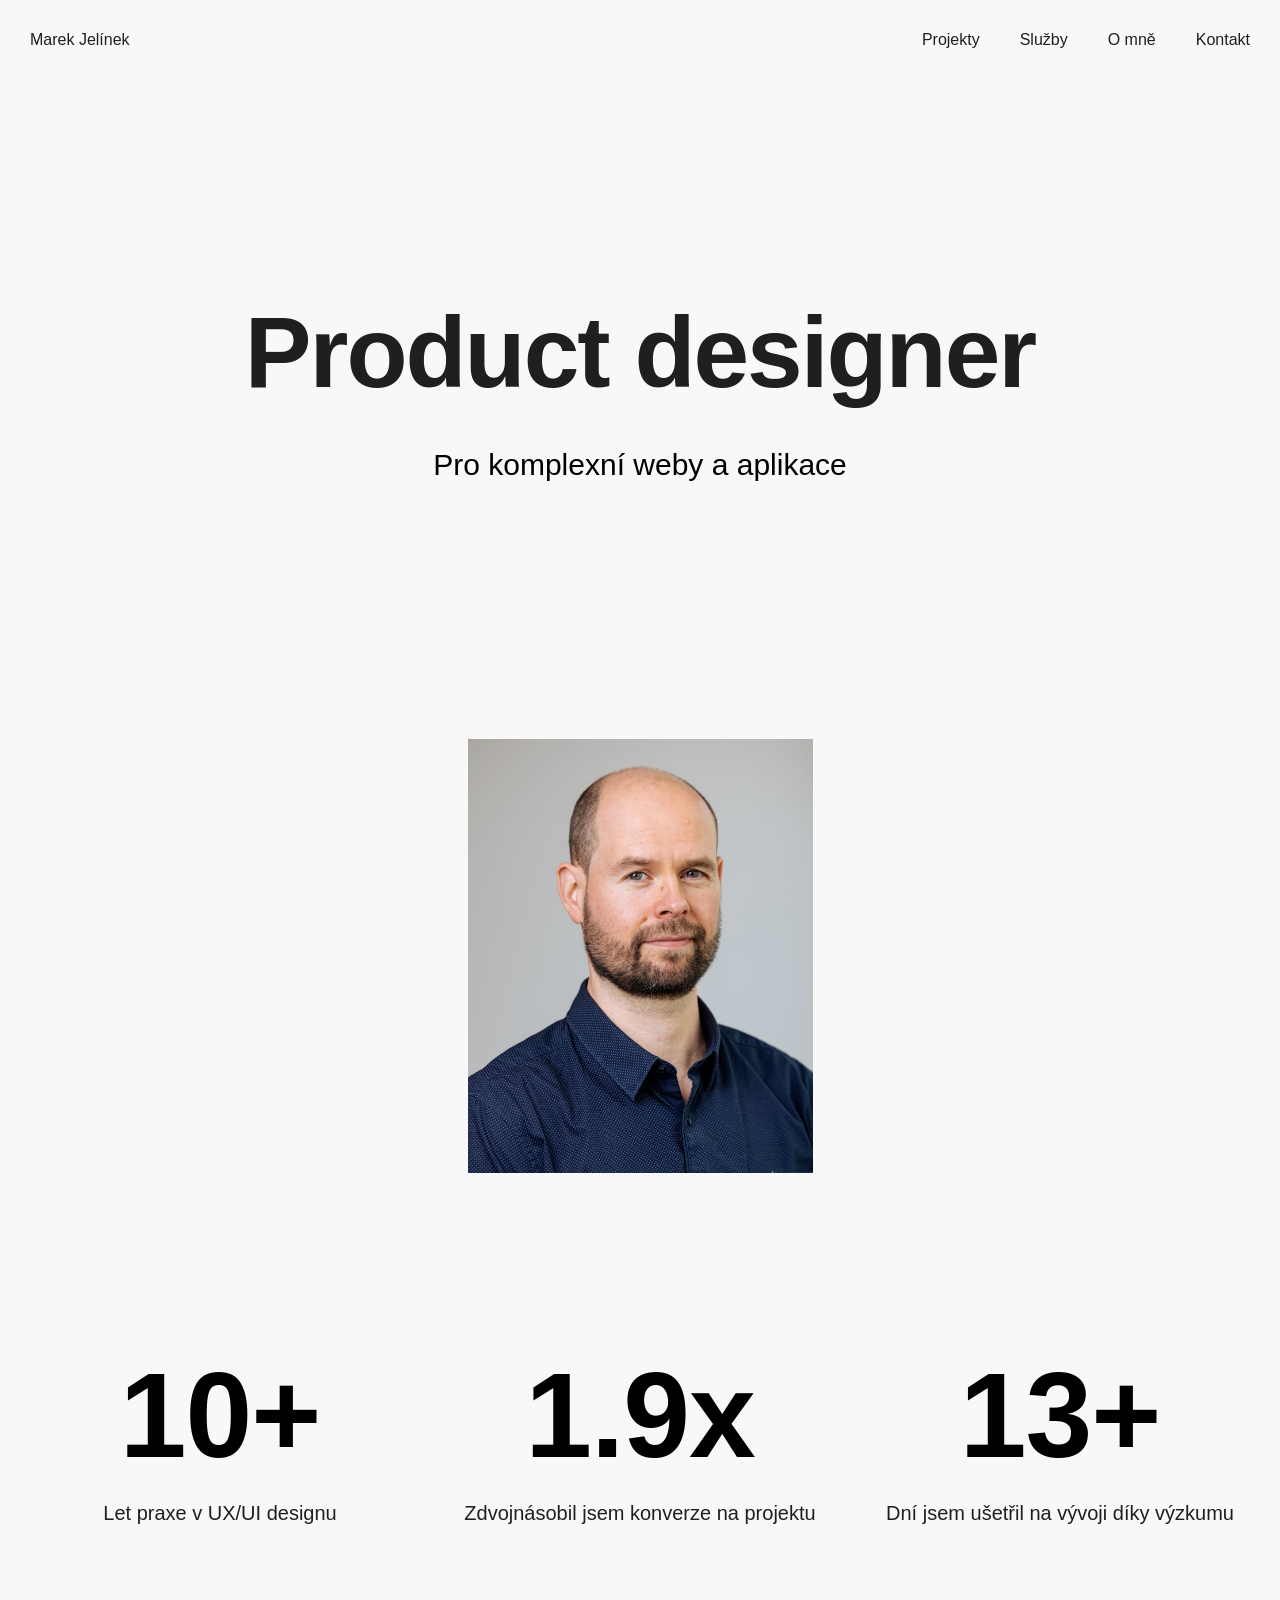
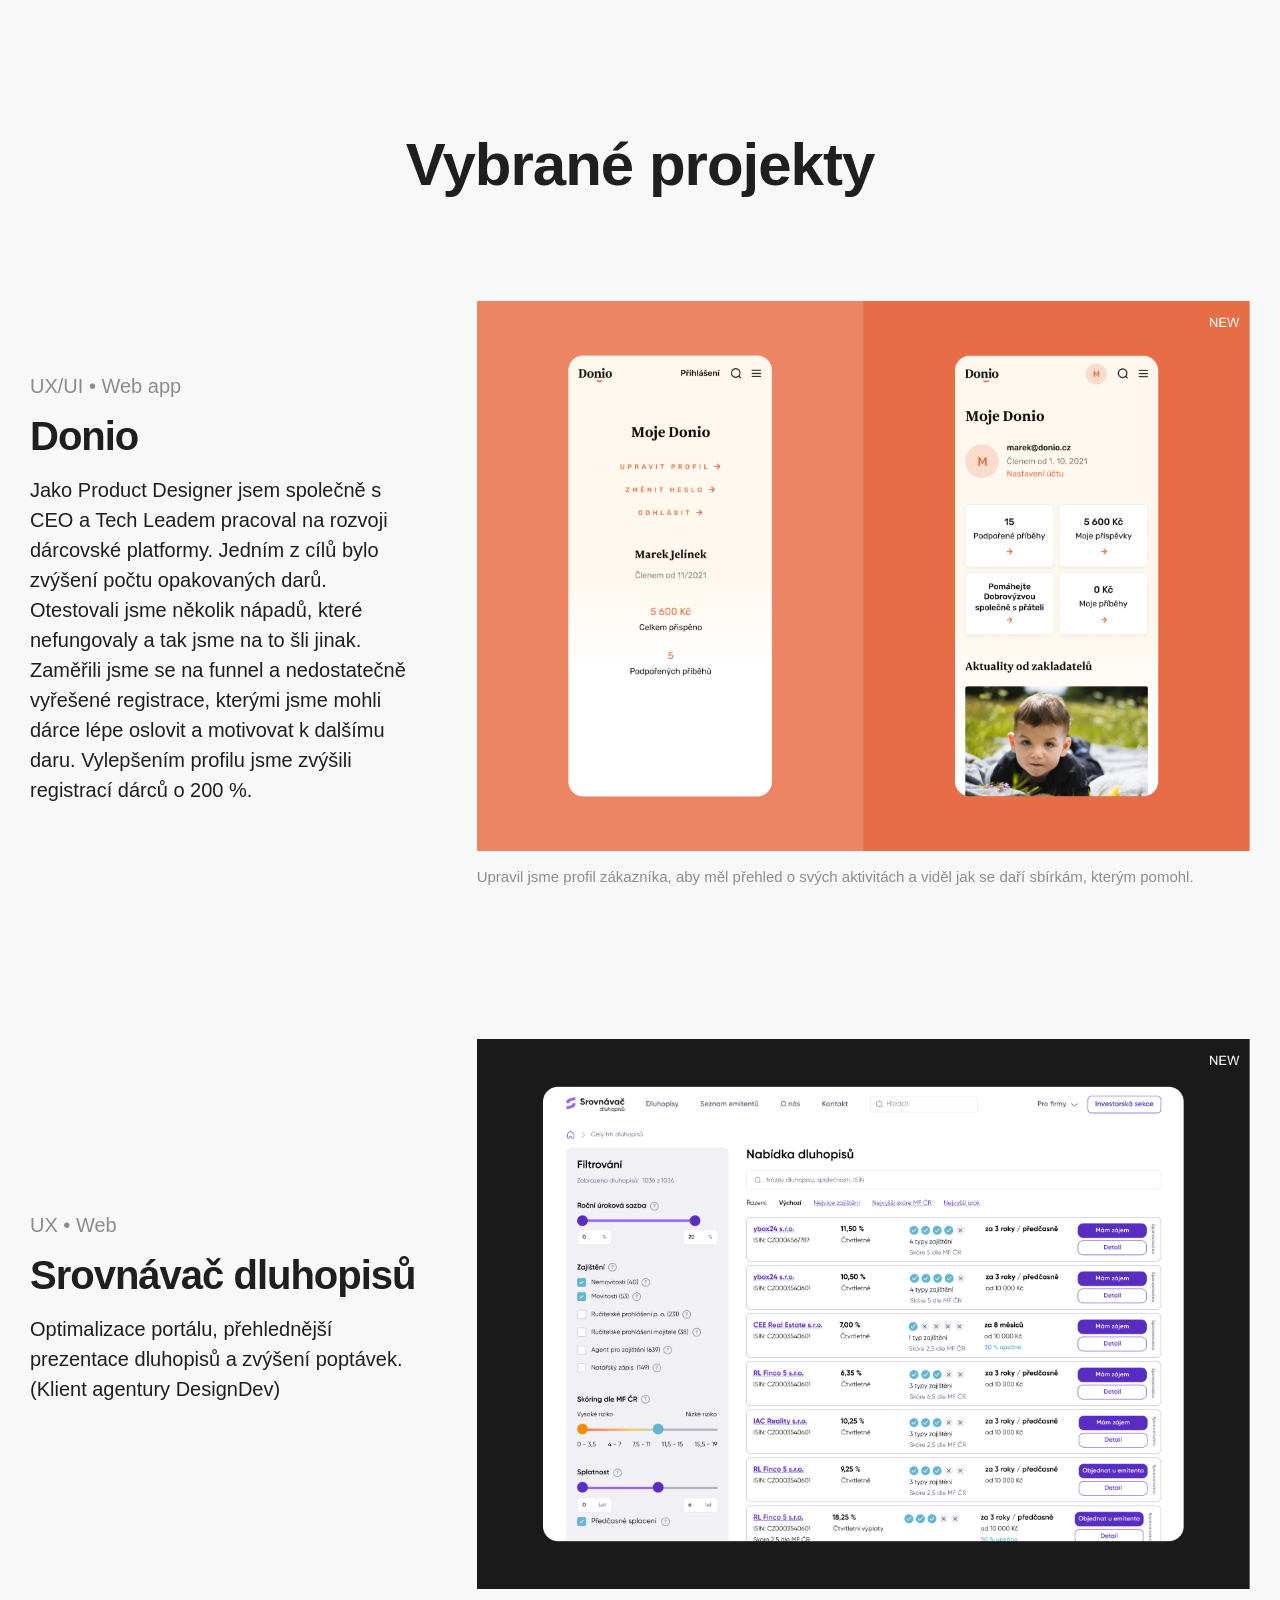
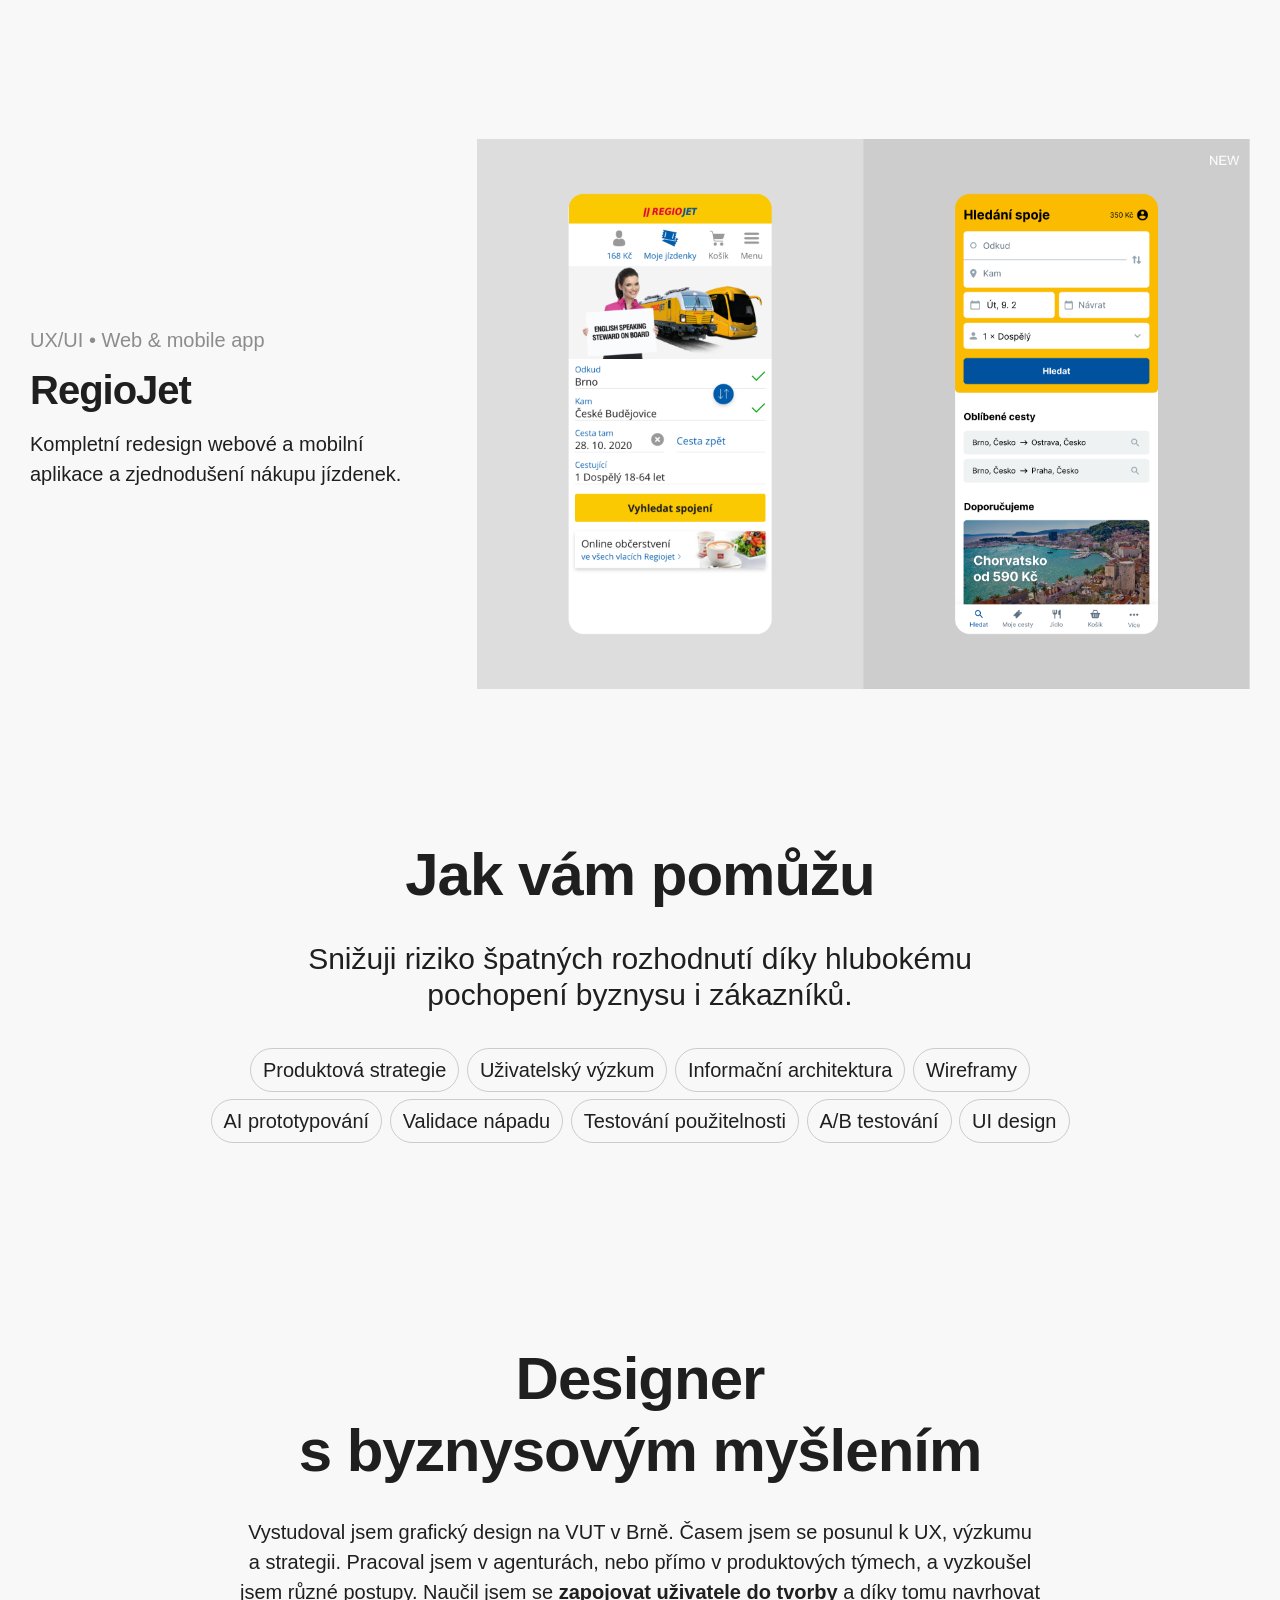
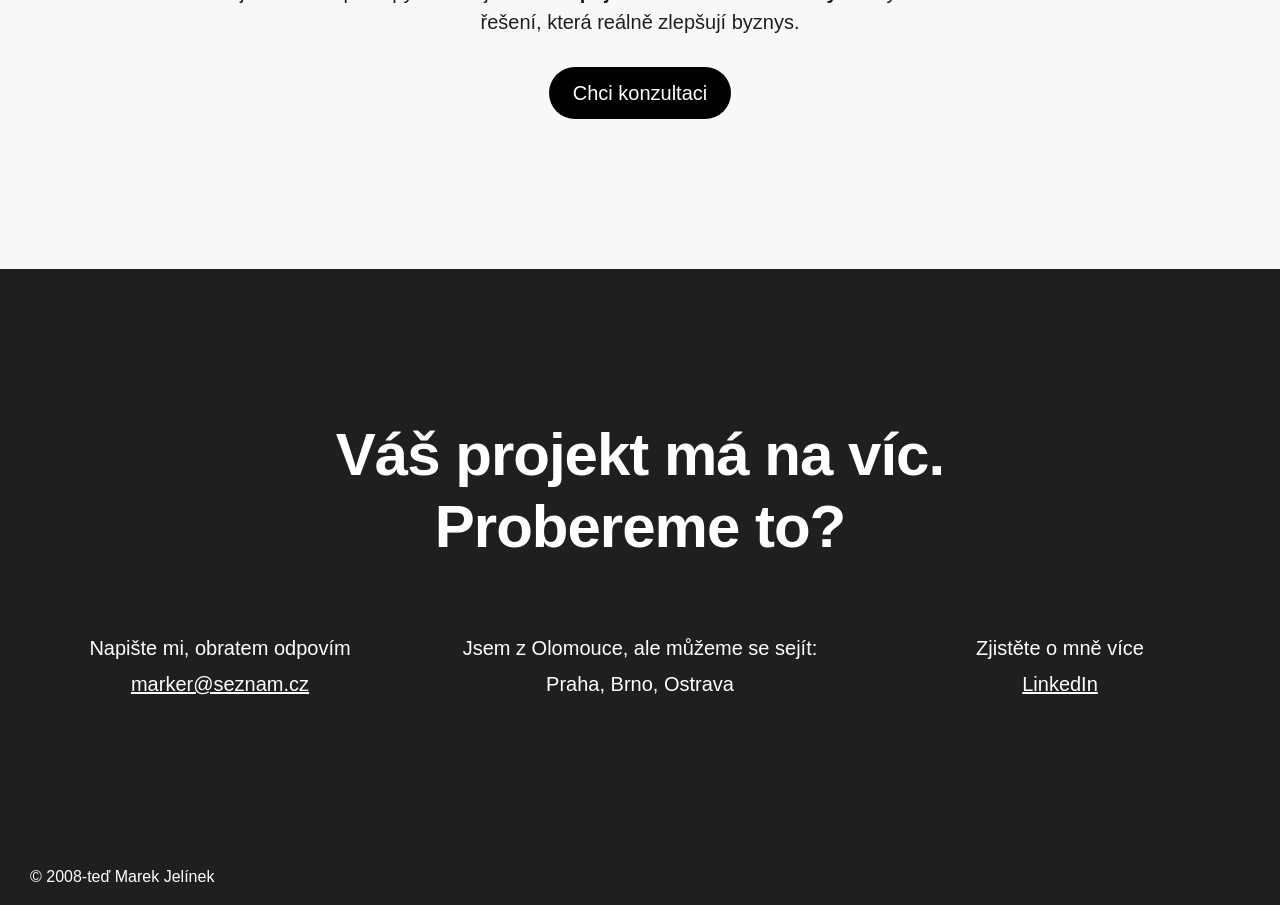
==== index.html @ c9a7243d "Nové obrázky RegioJet a Srovnávač, Srovnávač přesunutý před RegioJet - RegioJet a Srovnávač dluhopis" ====
<!doctype html>
<html lang="cs">
  <head>
    <!-- Google Tag Manager -->
    <script>
      (function (w, d, s, l, i) {
        w[l] = w[l] || [];
        w[l].push({ "gtm.start": new Date().getTime(), event: "gtm.js" });
        var f = d.getElementsByTagName(s)[0],
          j = d.createElement(s),
          dl = l != "dataLayer" ? "&l=" + l : "";
        j.async = true;
        j.src = "https://www.googletagmanager.com/gtm.js?id=" + i + dl;
        f.parentNode.insertBefore(j, f);
      })(window, document, "script", "dataLayer", "GTM-P3LGWML");
    </script>
    <!-- End Google Tag Manager -->

    <!-- Google Analytics (GA4) -->
    <script
      async
      src="https://www.googletagmanager.com/gtag/js?id=G-7DKJVE3JKQ"
    ></script>
    <script>
      window.dataLayer = window.dataLayer || [];
      function gtag() {
        dataLayer.push(arguments);
      }
      gtag("js", new Date());
      gtag("config", "G-7DKJVE3JKQ");
    </script>

    <!-- Microsoft Clarity -->
    <script type="text/javascript">
      (function (c, l, a, r, i, t, y) {
        c[a] =
          c[a] ||
          function () {
            (c[a].q = c[a].q || []).push(arguments);
          };
        t = l.createElement(r);
        t.async = 1;
        t.src = "https://www.clarity.ms/tag/" + i;
        y = l.getElementsByTagName(r)[0];
        y.parentNode.insertBefore(t, y);
      })(window, document, "clarity", "script", "qmzphj8pcn");
    </script>

    <meta charset="UTF-8" />
    <meta name="viewport" content="width=device-width, initial-scale=1.0" />
    <meta name="title" content="Marek Jelínek – Product designer" />
    <meta
      name="description"
      content="Přes 10 let navrhuji a zlepšuji weby a aplikace. Nejčastěji dělám redesign, ale nabízím také UX audity a konzultace, výzkum a ověřování nápadů. Jednorázové projekty i dlouhodobá spolupráce."
    />

    <meta property="og:title" content="Marek Jelínek – Product designer" />
    <meta
      property="og:description"
      content="I design websites and apps for clients, that are looking for new ways in the digital experience."
    />
    <meta property="og:type" content="website" />
    <meta property="og:url" content="https://marekjelinek.cz/" />

    <meta
      name="twitter:title"
      content="Marek Jelínek – Product designer"
    />
    <meta
      name="twitter:description"
      content="I design websites and apps for clients, that are looking for new ways in the digital experience."
    />
    <meta name="twitter:card" content="summary_large_image" />

    <link rel="canonical" href="https://marekjelinek.cz/" />

    <title>Marek Jelínek – Product designer</title>

    <link rel="icon" type="image/png" href="favicon.png" />

    <link rel="stylesheet" href="styles.css" />
  </head>
  <body>
    <!-- Google Tag Manager (noscript) -->
    <noscript
      ><iframe
        src="https://www.googletagmanager.com/ns.html?id=GTM-P3LGWML"
        height="0"
        width="0"
        style="display: none; visibility: hidden"
      ></iframe
    ></noscript>
    <!-- End Google Tag Manager (noscript) -->

    <!-- LOGO (NENÍ FIXNÍ, ODSCROLLUJE SE PRYČ SE STRÁNKOU) -->
    <div
      class="logo"
      onclick="document.getElementById('uvod').scrollIntoView()"
    >
      Marek Jelínek
    </div>

    <!-- HEADER / NAVIGACE -->
    <header>
      <nav>
        <a href="#projekty">Projekty</a>
        <a href="#sluzby">Služby</a>
        <a href="#info">O mně</a>
        <a href="#kontakt">Kontakt</a>
        <!-- Tlačítko Konzultace dočasně skryté (CTA je nově v sekci O mně).
             Pro vrácení stačí odmazat značky komentáře kolem něj.
        <button
          class="button button-outline"
          onclick="document.getElementById('kontakt').scrollIntoView()"
        >
          Konzultace
        </button>
        -->
      </nav>

      <div class="hamburger" id="hamburger">
        <span></span>
        <span></span>
        <span></span>
      </div>
    </header>

    <!-- MOBILE MENU -->
    <div class="mobile-menu" id="mobileMenu">
      <button class="close-btn" id="closeBtn">&times;</button>
      <a href="#projekty">Projekty</a>
      <a href="#sluzby">Služby</a>
      <a href="#info">O mně</a>
      <a href="#kontakt">Kontakt</a>
      <!-- Tlačítko Konzultace dočasně skryté (CTA je nově v sekci O mně).
           Pro vrácení stačí odmazat značky komentáře kolem něj.
      <button
        class="button button-outline-on-dark"
        onclick="document.getElementById('kontakt').scrollIntoView()"
      >
        Konzultace
      </button>
      -->
    </div>

    <!-- MAIN CONTENT -->
    <main>
      <!-- HERO / ÚVOD -->
      <section id="uvod">
        <div class="container">
          <div class="hero">
            <div class="hero-content">
              <h1>Product designer</h1>
              <p>Pro komplexní weby a aplikace</p>
            </div>
            <div class="hero-image">
              <img
                src="Img/Marek.png"
                alt="Marek Jelínek - Product designer na volné noze"
              />
            </div>
          </div>
        </div>
      </section>

      <!-- INTRO A DOSAŽENÉ VÝSLEDKY -->
      <section id="intro">
        <div class="container">
          <div class="stats-grid">
            <div class="stat-item">
              <div
                class="stat-number"
                data-target="10"
                data-suffix="+"
                data-decimals="0"
              >
                0+
              </div>
              <div class="stat-text">Let praxe v UX/UI designu</div>
            </div>
            <div class="stat-item">
              <div
                class="stat-number"
                data-target="2"
                data-suffix="x"
                data-decimals="1"
              >
                0.0x
              </div>
              <div class="stat-text">
                Zdvojnásobil jsem konverze na projektu
              </div>
            </div>
            <div class="stat-item">
              <div
                class="stat-number"
                data-target="14"
                data-suffix="+"
                data-decimals="0"
              >
                0+
              </div>
              <div class="stat-text">
                Dní jsem ušetřil na vývoji díky výzkumu
              </div>
            </div>
          </div>
        </div>
      </section>

      <!-- PROJEKTY -->
      <section id="projekty">
        <div class="container">
          <h2>Vybrané projekty</h2>
          <!-- Podtext skrytý (zakomentovaný), ať se dá kdykoli vrátit
          <p class="subtitle">
            Mám za sebou desítky projektů od fintechu, přes energetiku až po
            wellbeing.
          </p>
          -->

          <div class="projects-grid">
            <!-- Projekt 1: Donio -->
            <div class="project">
              <div class="project-content">
                <small>UX/UI • Web app</small>
                <h3>Donio</h3>
                <p>
                  Jako Product Designer jsem společně s CEO a Tech Leadem pracoval na
                  rozvoji dárcovské platformy. Jedním z cílů bylo zvýšení počtu
                  opakovaných darů. Otestovali jsme několik nápadů, které
                  nefungovaly a tak jsme na to šli jinak. Zaměřili jsme se na
                  funnel a nedostatečně vyřešené registrace, kterými jsme mohli
                  dárce lépe oslovit a motivovat k dalšímu daru. Vylepšením
                  profilu jsme zvýšili registrací dárců o 200 %.
                </p>
              </div>
              <div class="project-image">
                <img
                  src="Img/Donio-porovnani.png"
                  alt="UX/UI design a vylepšení dárovské platformy"
                />
                <p class="project-caption">
                  Upravil jsme profil zákazníka, aby měl přehled o svých
                  aktivitách a viděl jak se daří sbírkám, kterým pomohl.
                </p>
              </div>
            </div>

            <!-- Projekt 2: Srovnávač dluhopisů -->
            <div class="project">
              <div class="project-content">
                <small>UX • Web</small>
                <h3>Srovnávač dluhopisů</h3>
                <p>
                  Optimalizace portálu, přehlednější prezentace dluhopisů a
                  zvýšení poptávek. (Klient agentury DesignDev)
                </p>
              </div>
              <div class="project-image">
                <img
                  src="Img/Srovnavac-new.png"
                  alt="UX design a optimalizace dluhopisového portálu Srovnávač dluhopisů"
                />
              </div>
            </div>

            <!-- Projekt 3: RegioJet -->
            <div class="project">
              <div class="project-content">
                <small>UX/UI • Web & mobile app</small>
                <h3>RegioJet</h3>
                <p>
                  Kompletní redesign webové a mobilní aplikace a zjednodušení
                  nákupu jízdenek.
                </p>
              </div>
              <div class="project-image">
                <img
                  src="Img/RegioJet-new.png"
                  alt="UX/UI design mobilní aplikace RegioJet"
                />
              </div>
            </div>
          </div>
        </div>
      </section>

      <!-- SLUŽBY -->
      <section id="sluzby">
        <div class="container">
          <h2>Jak vám pomůžu</h2>

          <p class="subtitle">
            Snižuji riziko špatných rozhodnutí díky hlubokému pochopení byznysu
            i zákazníků.
          </p>

          <div class="services-list">
            <div class="service-tag">Produktová strategie</div>
            <div class="service-tag">Uživatelský výzkum</div>
            <div class="service-tag">Informační architektura</div>
            <div class="service-tag">Wireframy</div>
            <div class="service-tag">AI prototypování</div>
            <div class="service-tag">Validace nápadu</div>
            <div class="service-tag">Testování použitelnosti</div>
            <div class="service-tag">A/B testování</div>
            <div class="service-tag">UI design</div>
          </div>
        </div>
      </section>

      <!-- O MNĚ -->
      <section id="info">
        <div class="container">
          <h2>Designer<br />s byznysovým myšlením</h2>
          <div class="about-content">
            <p>
              Vystudoval jsem grafický design na VUT v Brně. Časem jsem se
              posunul k UX, výzkumu a strategii. Pracoval jsem v agenturách,
              nebo přímo v produktových týmech, a vyzkoušel jsem různé postupy.
              Naučil jsem se <strong>zapojovat uživatele do tvorby</strong> a
              díky tomu navrhovat řešení, která reálně zlepšují byznys.
            </p>
            <button
              class="button button-primary button-large"
              onclick="document.getElementById('kontakt').scrollIntoView()"
            >
              Chci konzultaci
            </button>
          </div>
        </div>
      </section>

      <!-- KONTAKT -->
      <section id="kontakt">
        <div class="container">
          <h2>Váš projekt má na víc.<br />Probereme to?</h2>

          <div class="contact-grid">
            <div class="contact-item">
              <p>Napište mi, obratem odpovím</p>
              <p><a href="mailto:marker@seznam.cz">marker@seznam.cz</a></p>
            </div>
            <div class="contact-item">
              <p>Jsem z Olomouce, ale můžeme se sejít:</p>
              <p>Praha, Brno, Ostrava</p>
            </div>
            <div class="contact-item">
              <p>Zjistěte o mně více</p>
              <p>
                <a
                  href="https://www.linkedin.com/in/marekjelinek/"
                  target="_blank"
                  >LinkedIn</a
                >
              </p>
            </div>
          </div>
        </div>

        <div class="kontakt-footer">
          <span class="copyright">© 2008-teď Marek Jelínek</span>
          <button
            class="button button-round"
            id="scrollToTop"
            onclick="window.scrollTo({ top: 0, behavior: 'smooth' })"
          >
            ↑
          </button>
        </div>
      </section>
    </main>

    <script>
      // HAMBURGER MENU
      const hamburger = document.getElementById("hamburger");
      const mobileMenu = document.getElementById("mobileMenu");
      const closeBtn = document.getElementById("closeBtn");

      hamburger.addEventListener("click", () => {
        hamburger.classList.toggle("active");
        mobileMenu.classList.toggle("active");
      });

      closeBtn.addEventListener("click", () => {
        hamburger.classList.remove("active");
        mobileMenu.classList.remove("active");
      });

      // Zavřít menu při kliknutí na odkaz
      mobileMenu.querySelectorAll("a").forEach((link) => {
        link.addEventListener("click", () => {
          hamburger.classList.remove("active");
          mobileMenu.classList.remove("active");
        });
      });

      // SCROLL TO TOP - zobrazení/skrytí
      const scrollToTop = document.getElementById("scrollToTop");

      window.addEventListener("scroll", () => {
        if (window.scrollY > 300) {
          scrollToTop.style.display = "flex";
        } else {
          scrollToTop.style.display = "none";
        }

        if (window.scrollY > 50) {
          document.body.classList.add("scrolled");
        } else {
          document.body.classList.remove("scrolled");
        }
      });

      // RESPONSIVE MENU - zavřít při změně velikosti okna
      window.addEventListener("resize", () => {
        if (window.innerWidth > 768) {
          hamburger.classList.remove("active");
          mobileMenu.classList.remove("active");
        }
      });

      // ANIMACE POČÍTÁNÍ ČÍSEL VE STATISTIKÁCH
      const countDuration = 1600;

      function formatStat(value, decimals, suffix) {
        let numberText = value.toFixed(decimals);
        numberText = numberText.replace(/\B(?=(\d{3})+(?!\d))/g, " ");
        return numberText + suffix;
      }

      function animateStatNumber(el) {
        const target = parseFloat(el.dataset.target);
        const decimals = parseInt(el.dataset.decimals, 10);
        const suffix = el.dataset.suffix;
        const startTime = performance.now();

        function step(now) {
          const progress = Math.min((now - startTime) / countDuration, 1);
          const eased = 1 - Math.pow(1 - progress, 3);
          const current = target * eased;

          if (progress < 1) {
            el.textContent = formatStat(current, decimals, suffix);
            requestAnimationFrame(step);
          } else {
            el.textContent = formatStat(target, decimals, suffix);
          }
        }

        requestAnimationFrame(step);
      }

      document.querySelectorAll(".stats-grid").forEach((grid) => {
        const numbers = grid.querySelectorAll(".stat-number");
        const statsObserver = new IntersectionObserver(
          (entries) => {
            entries.forEach((entry) => {
              if (entry.isIntersecting) {
                numbers.forEach(animateStatNumber);
                statsObserver.disconnect();
              }
            });
          },
          { threshold: 0.4 },
        );

        statsObserver.observe(grid);
      });

      // ČTVEREČKOVÝ KURZOR - čtvereček jde přímo za myší (bez vyhlazování, ať nezaostává).
      // Jen pro zařízení s myší. Vzhled a odstranění viz styles.css, blok "EFEKT: ČTVEREČKOVÝ KURZOR".
      if (window.matchMedia("(hover: hover) and (pointer: fine)").matches) {
        const cursorSquare = document.createElement("div");
        cursorSquare.className = "cursor-square";
        cursorSquare.setAttribute("aria-hidden", "true");
        document.body.appendChild(cursorSquare);
        document.documentElement.classList.add("has-cursor-square");

        document.addEventListener(
          "pointermove",
          (e) => {
            cursorSquare.style.transform = `translate3d(${e.clientX}px, ${e.clientY}px, 0)`;
            cursorSquare.classList.add("is-visible");
          },
          { passive: true },
        );

        // Když myš opustí okno prohlížeče, čtvereček schovat
        document.documentElement.addEventListener("mouseleave", () => {
          cursorSquare.classList.remove("is-visible");
        });
      }
    </script>
  </body>
</html>
---- styles.css ----
* {
  margin: 0;
  padding: 0;
  box-sizing: border-box;
}

:root {
  --primary-text: #1f1f1f;
  --primary-bg: #f8f8f8;
  --black: #000000;
  --white: #ffffff;
  --gray-light: #e6e6e6;
  --gray-mid-light: #cccccc;
  --gray-medium: #8c8c8c;

  /* SPACING SYSTÉM - škála vertikálních mezer */
  --space-xsmall: 15px;
  --space-small: 30px;
  --space-medium: 50px;
  --space-large: 70px;
  --space-xlarge: 100px;
  --space-ultra: 150px;

  /* Poloviční varianty - pro rozdělení mezery mezi dva sousední prvky */
  --space-xsmall-half: 7.5px;
  --space-small-half: 15px;
  --space-medium-half: 25px;
  --space-large-half: 35px;
  --space-xlarge-half: 50px;
  --space-ultra-half: 75px;

  /* Vzdálenost od okraje okna pro všechny prvky v rozích: logo, menu, hamburger,
     křížek, copyright a tlačítko nahoru. Jedno číslo pro všechna zařízení. */
  --edge-space: 15px;
  /* Výjimka pro textové prvky u boků: logo (vlevo), odkazy menu (vpravo) a copyright (vlevo) */
  --edge-space-text: 30px;

  /* Výška fixní hlavičky - jediné místo, kde se toto číslo definuje (main margin-top i hero na to navazují) */
  --header-height: 80px;

  /* O kolik fotka v hero čouhá nad foldem - jediné místo, kde se toto číslo definuje */
  --hero-image-peek: 161px;
}

/* SPACING UTILITY TŘÍDY - pro obecné použití na libovolném prvku */
.mt-xsmall {
  margin-top: var(--space-xsmall);
}
.mb-xsmall {
  margin-bottom: var(--space-xsmall);
}
.mt-small {
  margin-top: var(--space-small);
}
.mb-small {
  margin-bottom: var(--space-small);
}
.mt-medium {
  margin-top: var(--space-medium);
}
.mb-medium {
  margin-bottom: var(--space-medium);
}
.mt-large {
  margin-top: var(--space-large);
}
.mb-large {
  margin-bottom: var(--space-large);
}
.mt-xlarge {
  margin-top: var(--space-xlarge);
}
.mb-xlarge {
  margin-bottom: var(--space-xlarge);
}
.mt-ultra {
  margin-top: var(--space-ultra);
}
.mb-ultra {
  margin-bottom: var(--space-ultra);
}

.mt-xsmall-half {
  margin-top: var(--space-xsmall-half);
}
.mb-xsmall-half {
  margin-bottom: var(--space-xsmall-half);
}
.mt-small-half {
  margin-top: var(--space-small-half);
}
.mb-small-half {
  margin-bottom: var(--space-small-half);
}
.mt-medium-half {
  margin-top: var(--space-medium-half);
}
.mb-medium-half {
  margin-bottom: var(--space-medium-half);
}
.mt-large-half {
  margin-top: var(--space-large-half);
}
.mb-large-half {
  margin-bottom: var(--space-large-half);
}
.mt-xlarge-half {
  margin-top: var(--space-xlarge-half);
}
.mb-xlarge-half {
  margin-bottom: var(--space-xlarge-half);
}
.mt-ultra-half {
  margin-top: var(--space-ultra-half);
}
.mb-ultra-half {
  margin-bottom: var(--space-ultra-half);
}

html {
  scroll-behavior: smooth;
}

body {
  font-family: Arial, Inter, sans-serif;
  background-color: var(--primary-bg);
  color: var(--primary-text);
  line-height: 1.6;
}

/* HEADER / NAVIGACE */
header {
  position: fixed;
  top: 0;
  left: 0;
  right: 0;
  background-color: transparent;
  height: calc(var(--edge-space) * 2 + 50px);
  padding: 0 var(--edge-space-text);
  display: flex;
  justify-content: flex-end;
  align-items: center;
  z-index: 1000;
}

.logo {
  position: absolute;
  top: var(--edge-space);
  left: var(--edge-space-text);
  height: 50px;
  display: flex;
  align-items: center;
  font-weight: normal;
  font-size: 16px;
  cursor: pointer;
  z-index: 999;
  transition: opacity 0.3s ease;
}

nav {
  display: flex;
  gap: 40px;
  align-items: center;
  opacity: 1;
  visibility: visible;
  transform: scale(1) translateX(0);
  transition:
    opacity 0.35s ease,
    transform 0.35s ease,
    visibility 0.35s;
}

nav a {
  text-decoration: none;
  color: var(--primary-text);
  font-size: 16px;
  transition: opacity 0.3s ease;
}

/* PŘI SCROLLOVÁNÍ SE MENU ZMENŠÍ, ODSUNE A SCHOVÁ - MÍSTO NĚJ SE UKÁŽE HAMBURGER */
body.scrolled nav {
  opacity: 0;
  visibility: hidden;
  transform: scale(0.8) translateX(20px);
  pointer-events: none;
}

.hamburger {
  position: fixed;
  top: var(--edge-space);
  right: var(--edge-space);
  width: 50px;
  height: 50px;
  border-radius: 50%;
  background-color: var(--black);
  display: flex;
  flex-direction: column;
  justify-content: center;
  align-items: center;
  gap: 6px;
  cursor: pointer;
  z-index: 1000;
  opacity: 0;
  visibility: hidden;
  transform: scale(0.5);
  transition:
    opacity 0.35s ease,
    transform 0.35s cubic-bezier(0.34, 1.56, 0.64, 1),
    visibility 0.35s;
}

.hamburger span {
  width: 20px;
  height: 2px;
  background-color: var(--white);
}

/* HAMBURGER SE UKÁŽE PO ROZSCROLLOVÁNÍ - VYPADÁ TO, ŽE DO NĚJ MENU "ZAJELO" */
body.scrolled .hamburger {
  opacity: 1;
  visibility: visible;
  transform: scale(1);
}

body.scrolled .hamburger:hover {
  opacity: 0.6;
}

/* HAMBURGER - SCHOVÁ SE PŘI OTEVŘENÉM MENU (zavírá se pomocí .close-btn) */
.hamburger.active {
  opacity: 0;
  visibility: hidden;
  pointer-events: none;
}

/* MOBILE MENU OVERLAY */
.mobile-menu {
  display: none;
  position: fixed;
  top: 0;
  left: 0;
  right: 0;
  bottom: 0;
  background-color: var(--primary-text);
  z-index: 1001;
  flex-direction: column;
  justify-content: center;
  align-items: center;
  padding: 20px;
}

.mobile-menu.active {
  display: flex;
}

.mobile-menu a {
  text-decoration: none;
  color: var(--white);
  font-size: 40px;
  font-weight: normal;
  letter-spacing: -1px;
  margin: 20px 0;
  transition: opacity 0.3s ease;
}

.close-btn {
  position: fixed;
  top: var(--edge-space);
  right: var(--edge-space);
  width: 50px;
  height: 50px;
  display: flex;
  align-items: center;
  justify-content: center;
  background: none;
  border: none;
  font-size: 32px;
  color: var(--white);
  cursor: pointer;
  z-index: 1002;
  transition: opacity 0.3s ease;
}

.mobile-menu .button {
  margin-top: 30px;
  font-size: 20px;
  padding: 16px 27px;
}

/* TLAČÍTKA */
.button {
  padding: 12px 20px;
  font-size: 16px;
  font-weight: normal;
  border: none;
  border-radius: 40px;
  cursor: pointer;
  transition: all 0.3s ease;
  text-decoration: none;
  display: inline-block;
}

.button-primary {
  background-color: var(--black);
  color: var(--white);
}

/* Obrysová varianta tlačítka - průhledné pozadí, tenký 1px okraj */
.button-outline {
  background-color: transparent;
  color: var(--primary-text);
  border: 1px solid var(--primary-text);
}

/* Obrysová varianta tlačítka pro tmavé pozadí - bílý 1px okraj */
.button-outline-on-dark {
  background-color: transparent;
  color: var(--white);
  border: 1px solid var(--white);
}

/* Větší varianta tlačítka - rozměry o 20 % větší než základní tlačítko,
   písmo drží styl běžného textu (body), ne zmenšené písmo tlačítek */
.button-large {
  padding: 14.4px 24px;
  font-size: 20px;
}

.button-round {
  width: 50px;
  height: 50px;
  padding: 0;
  display: flex;
  align-items: center;
  justify-content: center;
  border-radius: 50%;
  font-size: 24px;
  background-color: var(--white);
  color: var(--primary-text);
}

/* MAIN CONTENT */
main {
  margin-top: var(--header-height);
}

.container {
  max-width: 1400px;
  margin: 0 auto;
  padding: 0 30px;
}

/* ŠÍŘKOVÉ UTILITY TŘÍDY - pro obecné použití na libovolných kontejnerech */
.width-33 {
  width: 33.33%;
  margin-left: auto;
  margin-right: auto;
}

.width-50 {
  width: 50%;
  margin-left: auto;
  margin-right: auto;
}

.width-66 {
  width: 66.67%;
  margin-left: auto;
  margin-right: auto;
}

.width-75 {
  width: 75%;
  margin-left: auto;
  margin-right: auto;
}

/* SEKCE - mezi sekcemi 2x xlarge (200px) celkem, rozděleno 100+100 */
section {
  padding-top: var(--space-xlarge);
  padding-bottom: var(--space-xlarge);
}

/* TYPOGRAFIE */
h1 {
  font-size: 100px;
  font-weight: bold;
  margin-bottom: var(--space-xsmall);
  line-height: 1.2;
  letter-spacing: -2px;
}

h2 {
  font-size: 60px;
  font-weight: bold;
  margin-bottom: var(--space-small);
  line-height: 1.2;
  letter-spacing: -1px;
  text-align: center;
}

h3 {
  font-size: 40px;
  font-weight: bold;
  margin-bottom: var(--space-xsmall);
  line-height: 1.2;
  letter-spacing: -1px;
}

p {
  font-size: 20px;
  line-height: 1.5;
  margin-bottom: 15px;
}

small {
  font-size: 20px;
  color: var(--gray-medium);
}

strong {
  font-weight: bold;
}

a {
  color: var(--primary-text);
  text-decoration: underline;
  transition: opacity 0.3s ease;
}

/* JEDNOTNÝ HOVER EFEKT PRO VŠECHNY INTERAKTIVNÍ PRVKY - jemné ztlumení průhledností */
.logo:hover,
.hamburger:hover,
.close-btn:hover,
.button:hover,
a:hover {
  opacity: 0.6;
}

/* HERO SEKCE */
#uvod {
  padding-top: 0;
  padding-bottom: 0;
}

.hero {
  display: flex;
  flex-direction: column;
  align-items: center;
  text-align: center;
}

/* VYSTŘEDĚNÍ NADPISU A PODTEXTU MEZI VRCHEM OBRAZOVKY A VRCHEM FOTKY.
   PEVNÁ height (NE min-height) ZARUČÍ, ŽE FOTKA JE VŽDY VE STEJNÉ VZDÁLENOSTI OD FOLDU,
   I KDYBY BYL TEXT NA MALÉ OBRAZOVCE VYŠŠÍ NEŽ DOSTUPNÝ PROSTOR. */
.hero-content {
  height: calc(100vh - var(--header-height) - var(--hero-image-peek));
  display: flex;
  flex-direction: column;
  justify-content: center;
}

.hero-content h1 {
  text-align: center;
  margin-bottom: var(--space-small);
}

.hero-content p {
  font-size: 30px;
  color: var(--black);
  margin-bottom: 40px;
}

/* FOTKA NAVAZUJE HNED PO HERO-CONTENT, TAKŽE JEJÍ VRCH VYJDE PŘESNĚ NA --hero-image-peek NAD FOLDEM */
.hero-image {
  width: 345px;
  max-width: 100%;
}

.hero-image img {
  width: 100%;
  height: auto;
  display: block;
  border-radius: 0;
}

/* STATISTIKY */
.stats-grid {
  display: grid;
  grid-template-columns: repeat(3, 1fr);
  gap: 40px;
  margin-top: var(--space-large);
}

/* SEZNAM SLUŽEB - "pilulky" s obrysem */
.services-list {
  display: flex;
  flex-wrap: wrap;
  justify-content: center;
  gap: var(--space-xsmall-half);
  /* Mezera k textu nad tagy - výsledných 35px (--space-large-half), protože se slévá
     se stejně velkým spodním okrajem .subtitle */
  margin-top: var(--space-large-half);
  /* Na desktopu užší blok (75 % šířky) na střed - tagy se tak zalomí do víc řádků
     a nedělají jeden dlouhý pás. Na T/M se vrací na plnou šířku (viz media query). */
  width: 75%;
  margin-left: auto;
  margin-right: auto;
}

/* Tagy služeb - drobné štítky, ne tlačítka: těsné odsazení, na T/M menší písmo */
.service-tag {
  font-size: 20px;
  color: var(--primary-text);
  border: 1px solid var(--gray-mid-light);
  border-radius: 40px;
  padding: 5px 12px;
  white-space: nowrap;
}

.stat-item {
  text-align: center;
}

.stat-number {
  font-size: 120px;
  font-weight: bold;
  color: var(--black);
  margin-bottom: 10px;
  line-height: 1.2;
  letter-spacing: -1px;
}

.stat-text {
  font-size: 20px;
  color: var(--primary-text);
}

/* PROJEKTY */
.projects-grid {
  display: grid;
  grid-template-columns: 1fr;
  gap: var(--space-ultra);
  margin-top: var(--space-xlarge);
}

.project {
  display: grid;
  grid-template-columns: 1fr 2fr; /* text 1/3, obrázek 2/3 */
  gap: 60px;
  align-items: center;
}

.project-content small {
  display: block;
  margin-bottom: 10px;
}

.project-image img {
  display: block; /* bez mezery pod obrázkem, aby popisek seděl přesně 15px pod ním */
  max-width: 100%;
  height: auto;
  border-radius: 0;
}

/* Popisek pod obrázkem projektu - stejná šířka jako obrázek, 15px na všech zařízeních */
.project-caption {
  font-size: 15px;
  line-height: 1.5;
  color: var(--gray-medium);
  margin-top: var(--space-xsmall);
  margin-bottom: 0;
}

.project-content p {
  font-size: 20px;
}

/* O MNĚ */
.about-content {
  max-width: 800px;
  margin: 0 auto;
  text-align: center;
}

.about-content p {
  font-size: 20px;
}

/* Mezera mezi textem a tlačítkem = --space-small (15px z odstavce + 15px zde).
   Odsazení sekce ke kontaktu (--space-ultra) tím zůstává nedotčené. */
.about-content .button {
  margin-top: 15px;
}

/* KONTAKT */
#kontakt {
  background-color: var(--primary-text);
  color: var(--white);
  padding-top: var(--space-ultra);
  padding-bottom: var(--edge-space);
}

#info {
  padding-bottom: var(--space-ultra);
}

#kontakt h2 {
  color: var(--white);
  margin-bottom: var(--space-large);
}

.contact-grid {
  display: grid;
  grid-template-columns: repeat(3, 1fr);
  gap: 40px;
  margin-top: 40px;
  text-align: center;
}

.contact-item p {
  font-size: 20px;
}

/* MENŠÍ MEZERA MEZI POPISKEM A HODNOTOU UVNITŘ JEDNOHO BLOKU - mezera MEZI bloky
   (přes gap v .contact-grid + margin poslední <p>) zůstává beze změny */
.contact-item p:not(:last-child) {
  margin-bottom: 6px;
}

.contact-item a {
  color: var(--white);
}

/* SCROLL TO TOP V KONTAKTNÍ SEKCI */
.kontakt-footer {
  display: flex;
  justify-content: space-between;
  align-items: center;
  margin-top: var(--space-ultra);
  padding: 0 var(--edge-space) 0 var(--edge-space-text);
}

.kontakt-footer .copyright {
  font-size: 16px;
  color: var(--white);
}

/* RESPONSIVITA */
/* INTRO TEXT */
.subtitle {
  font-size: 30px;
  font-weight: normal;
  color: var(--primary-text);
  text-align: center;
  line-height: 1.2;
  letter-spacing: 0;
  width: 100%;
  max-width: 760px;
  margin: 0 auto;
  margin-bottom: var(--space-large-half);
}

/* STEJNÁ MEZERA JAKO MEZI JEDNOTLIVÝMI PROJEKTY (ultra), NAVAZUJE NA SPODNÍ ODSAZENÍ SEKCE PROJEKTY */
#sluzby {
  padding-top: var(--space-medium);
}

@media (max-width: 768px) {
  .services-list {
    width: 100%;
  }

  .service-tag {
    font-size: 15px;
  }

  .logo {
    font-size: 14px;
  }

  .hamburger {
    opacity: 1;
    visibility: visible;
    transform: scale(1);
  }

  nav {
    opacity: 0;
    visibility: hidden;
    pointer-events: none;
  }

  :root {
    --header-height: 70px;
  }

  main {
    margin-top: var(--header-height);
  }

  .container {
    padding: 0 30px;
  }

  section {
    padding: 40px 0;
  }

  h1 {
    font-size: 48px;
  }

  h2 {
    font-size: 45px;
  }

  h3 {
    font-size: 30px;
  }

  .stat-number {
    font-size: 30px;
  }

  .mobile-menu a {
    font-size: 30px;
  }

  .hero {
    grid-template-columns: 1fr;
    gap: 30px;
  }

  .stats-grid {
    grid-template-columns: 1fr;
    gap: 30px;
  }

  .project {
    grid-template-columns: 1fr;
    gap: 30px;
  }

  .project-image {
    order: -1;
  }

  .contact-grid {
    grid-template-columns: 1fr;
    gap: var(--space-small);
  }

  .kontakt-footer {
    justify-content: center;
    margin-top: 40px;
    padding: 0 var(--edge-space);
  }
}

@media (max-width: 480px) {
  :root {
    --hero-image-peek: 70px;
  }

  /* NA MOBILU JE HAMBURGER VÝCHOZE BEZ KOLEČKA, KOLEČKO SE OBJEVÍ AŽ PO ROZSCROLLOVÁNÍ */
  .hamburger {
    background-color: transparent;
  }

  .hamburger span {
    background-color: var(--black);
  }

  body.scrolled .hamburger {
    background-color: var(--black);
  }

  body.scrolled .hamburger span {
    background-color: var(--white);
  }

  .container {
    padding: 0 20px;
  }

  .kontakt-footer {
    justify-content: space-between;
    padding-left: var(--edge-space-text);
  }

  .hero-image {
    width: 66.67%;
  }

  #kontakt {
    padding-top: var(--space-large);
  }

  /* MENŠÍ MEZERA PŘED KONTAKTNÍ SEKCÍ NA MOBILU - stejná jako mezi ostatními sekcemi */
  #info {
    padding-bottom: var(--space-large);
  }

  h1 {
    font-size: 50px;
  }

  .stat-number {
    font-size: 50px;
  }

  h2 {
    font-size: 40px;
  }

  .hero-content p {
    font-size: 20px;
  }

  h3 {
    font-size: 30px;
  }

  .subtitle {
    max-width: none;
    font-size: 20px;
  }

  p,
  .project-content p,
  .about-content p,
  .contact-item p,
  .stat-text,
  .mobile-menu .button {
    font-size: 16px;
  }

  .button {
    padding: 10px 24px;
    font-size: 14px;
  }

  .button-large {
    padding: 14.4px 24px;
    font-size: 16px;
  }

  /* SPACING MEZI SEKCEMI ZVĚTŠEN CCA O 100 % (z 30px na space-large) */
  section {
    padding: var(--space-large) 0;
  }

  /* TROCHU MENŠÍ MEZERA MEZI PODTEXTEM A PROJEKTY A MEZI JEDNOTLIVÝMI PROJEKTY */
  .projects-grid {
    margin-top: var(--space-large);
    gap: var(--space-xlarge);
  }
}

/* EFEKT: ČTVEREČKOVÝ KURZOR
   Místo šipky malý čtvereček, který kreslí JavaScript (konec index.html).
   Režim míchání "difference" = barvu si dopočítá z toho, co je pod ním:
   na světlém pozadí je tmavý, na tmavém bílý - bez zpoždění a bez seznamu tmavých ploch.
   Zapne se jen na zařízeních s myší (na dotykových nic). Pro odstranění smazat tento
   blok a blok "ČTVEREČKOVÝ KURZOR" v index.html. */
html.has-cursor-square,
html.has-cursor-square * {
  cursor: none !important;
}

.cursor-square {
  position: fixed;
  top: -5px;
  left: -5px;
  width: 10px;
  height: 10px;
  background-color: var(--white);
  mix-blend-mode: difference;
  pointer-events: none;
  z-index: 10000;
  opacity: 0;
  will-change: transform;
}

.cursor-square.is-visible {
  opacity: 1;
}
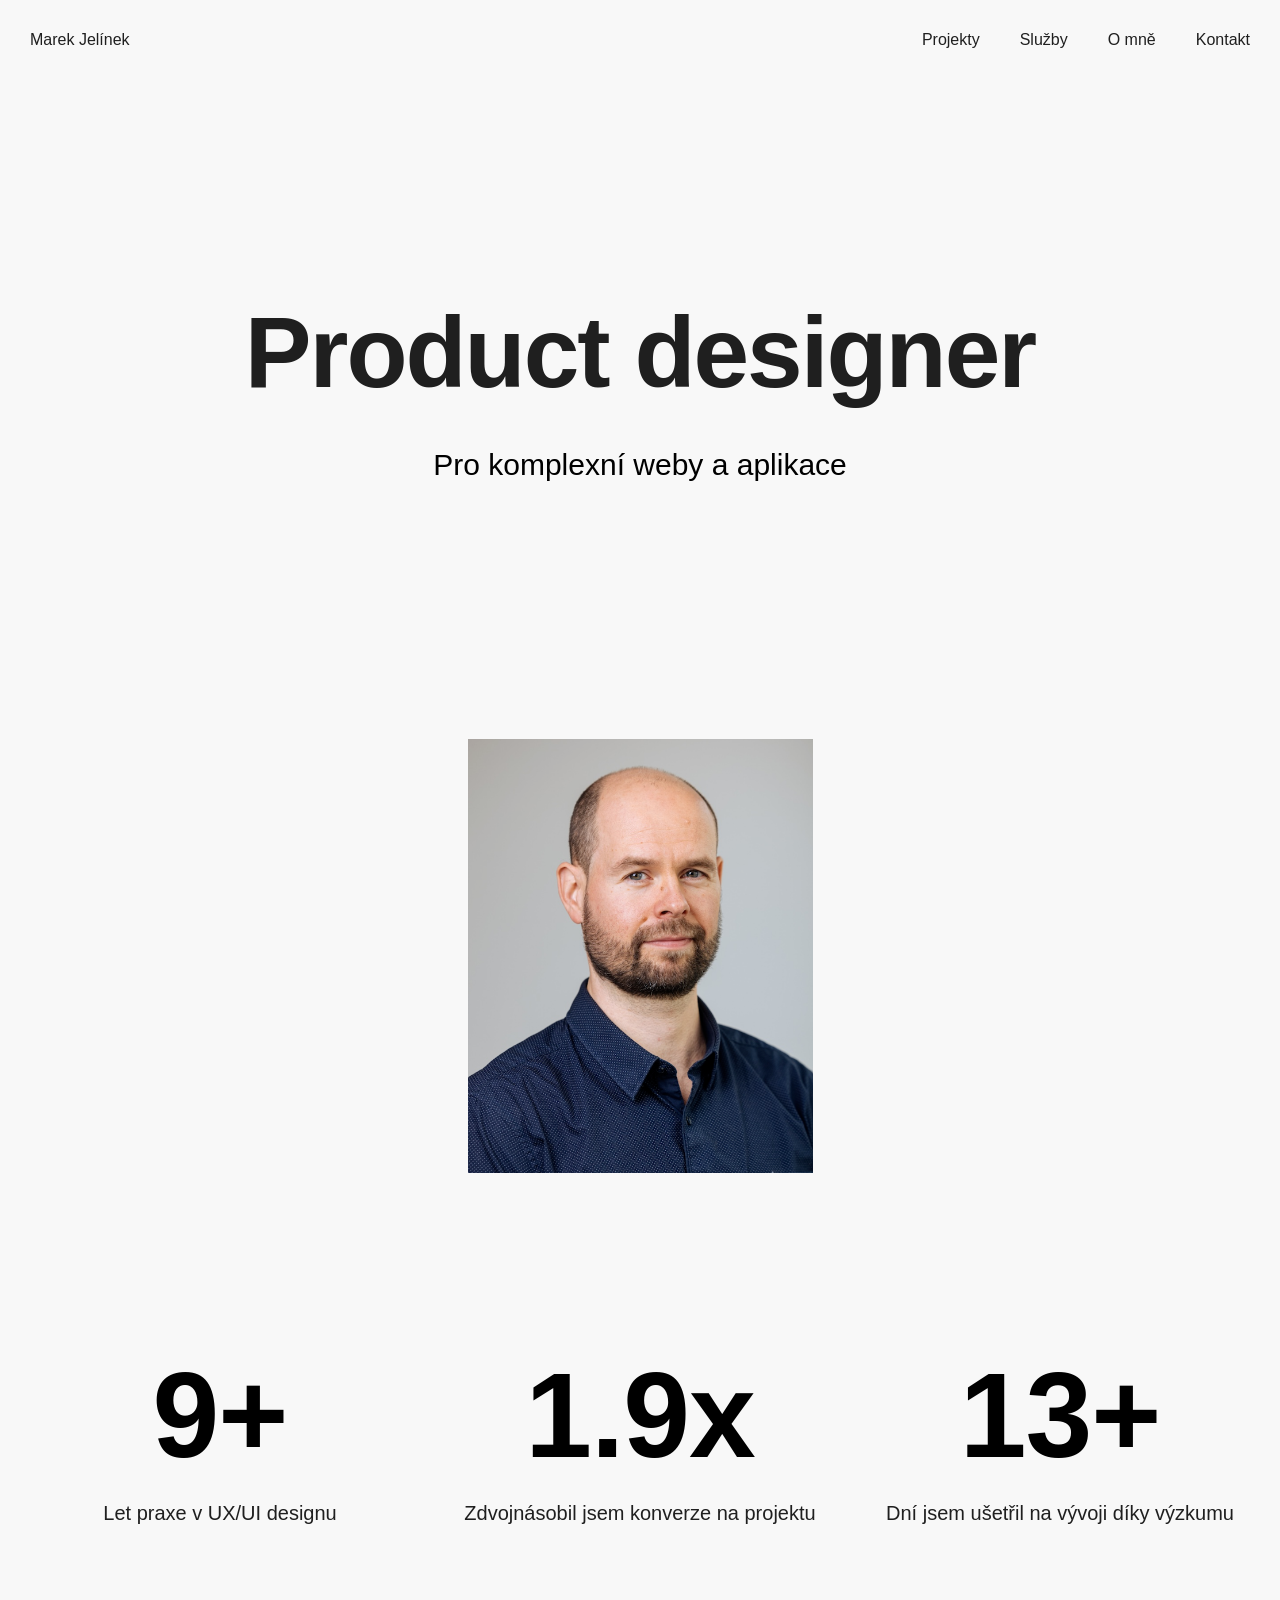
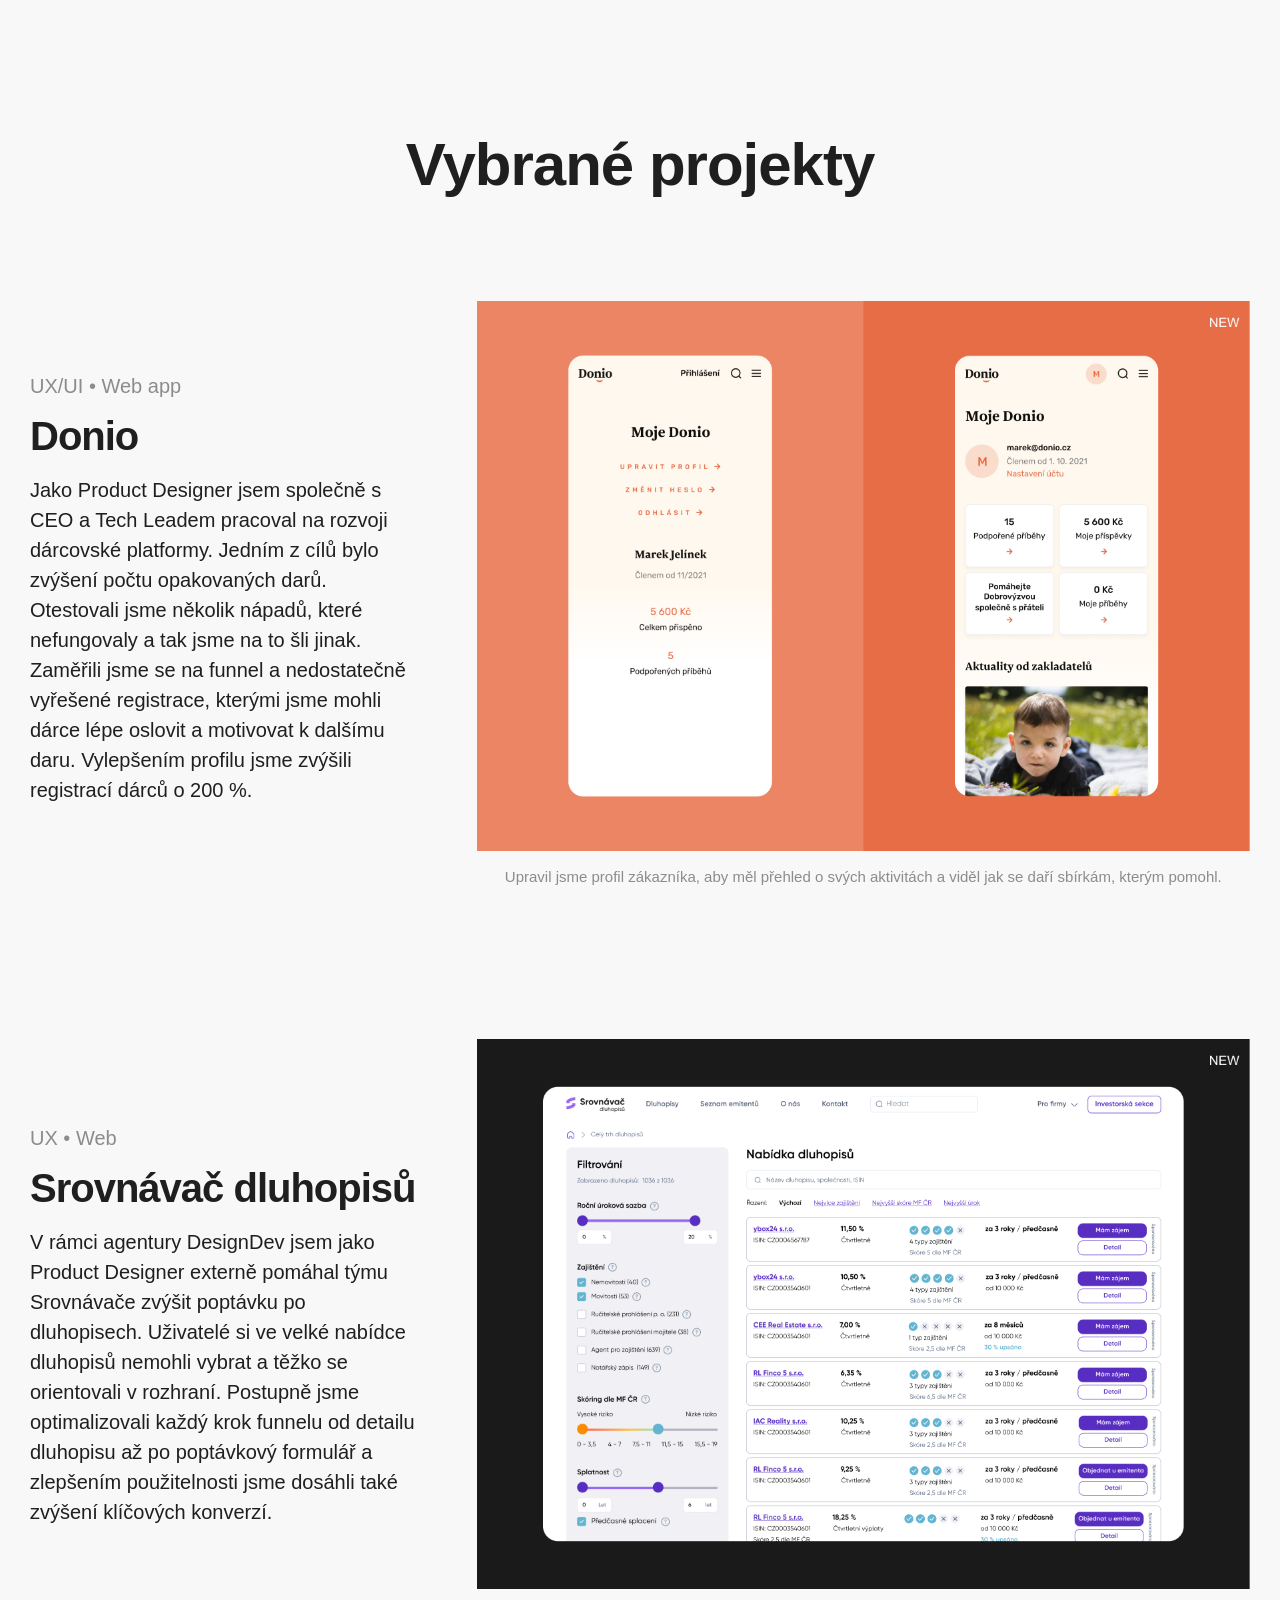
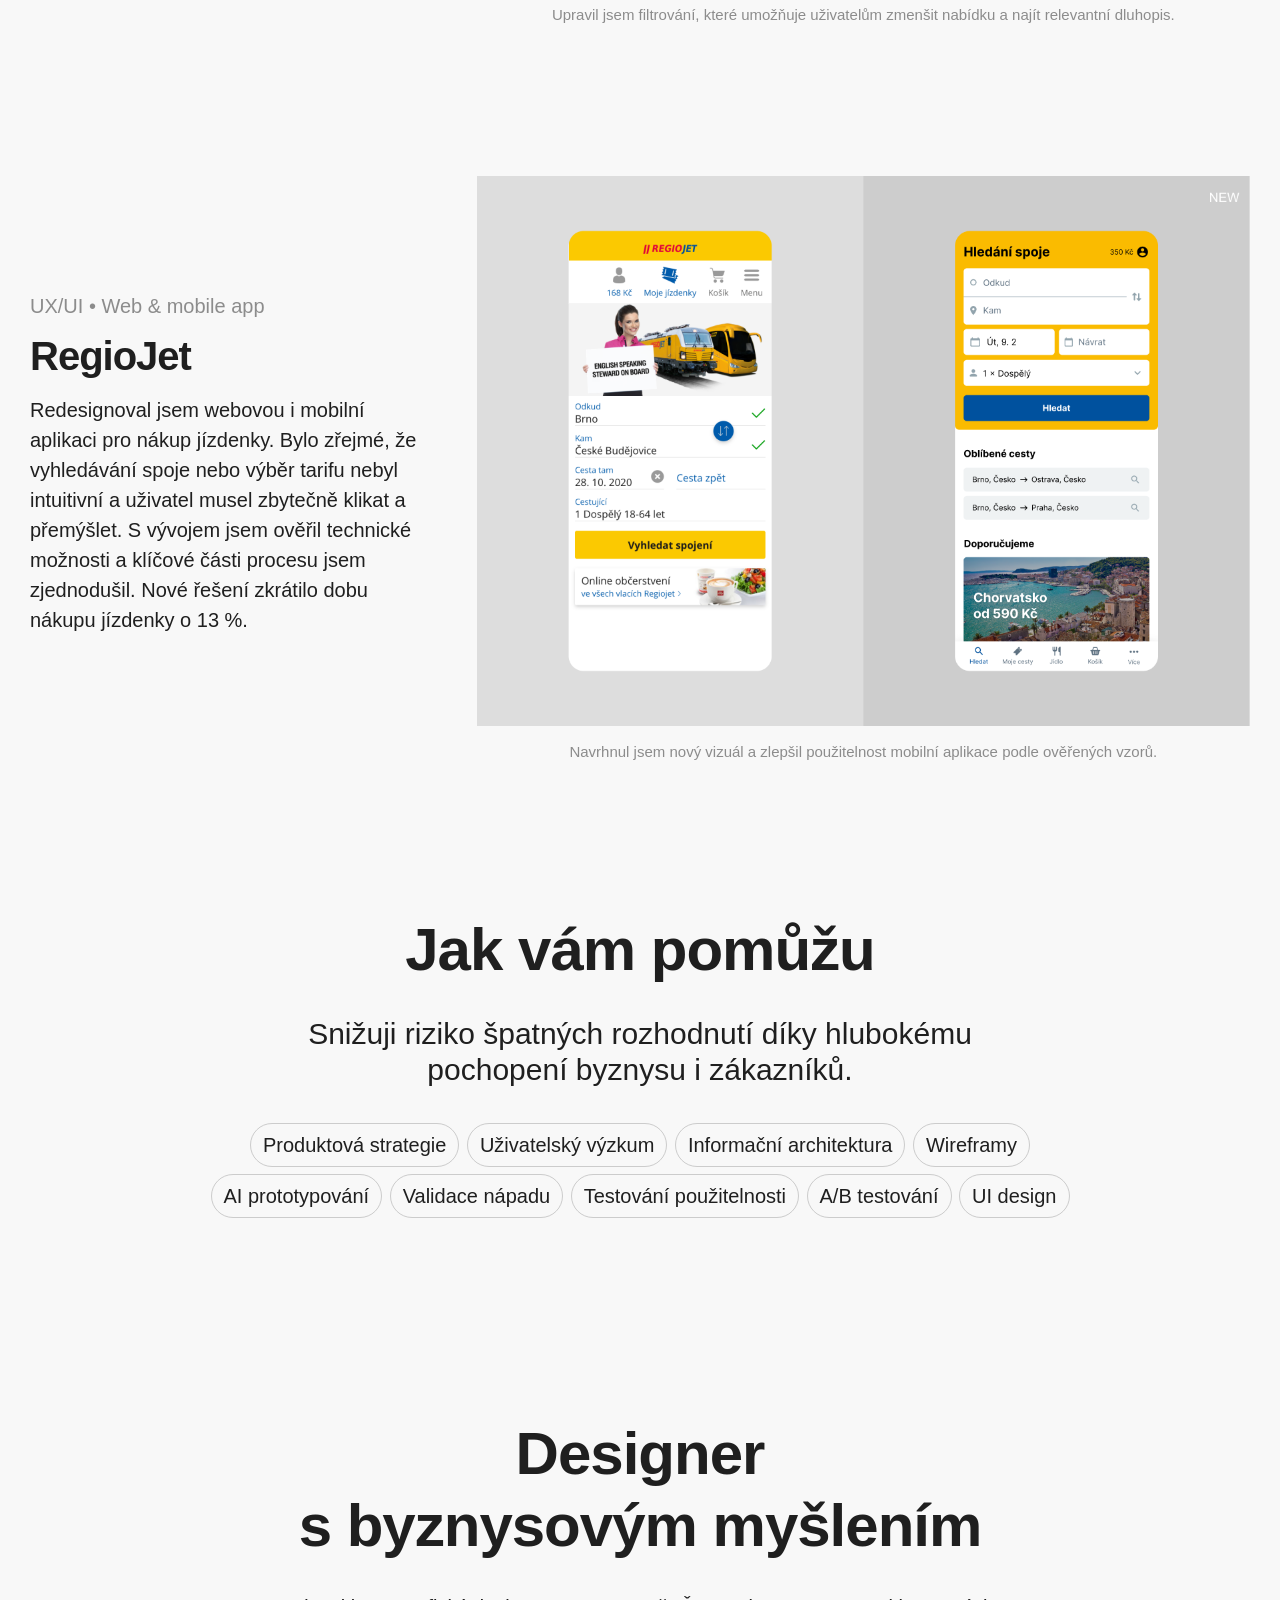
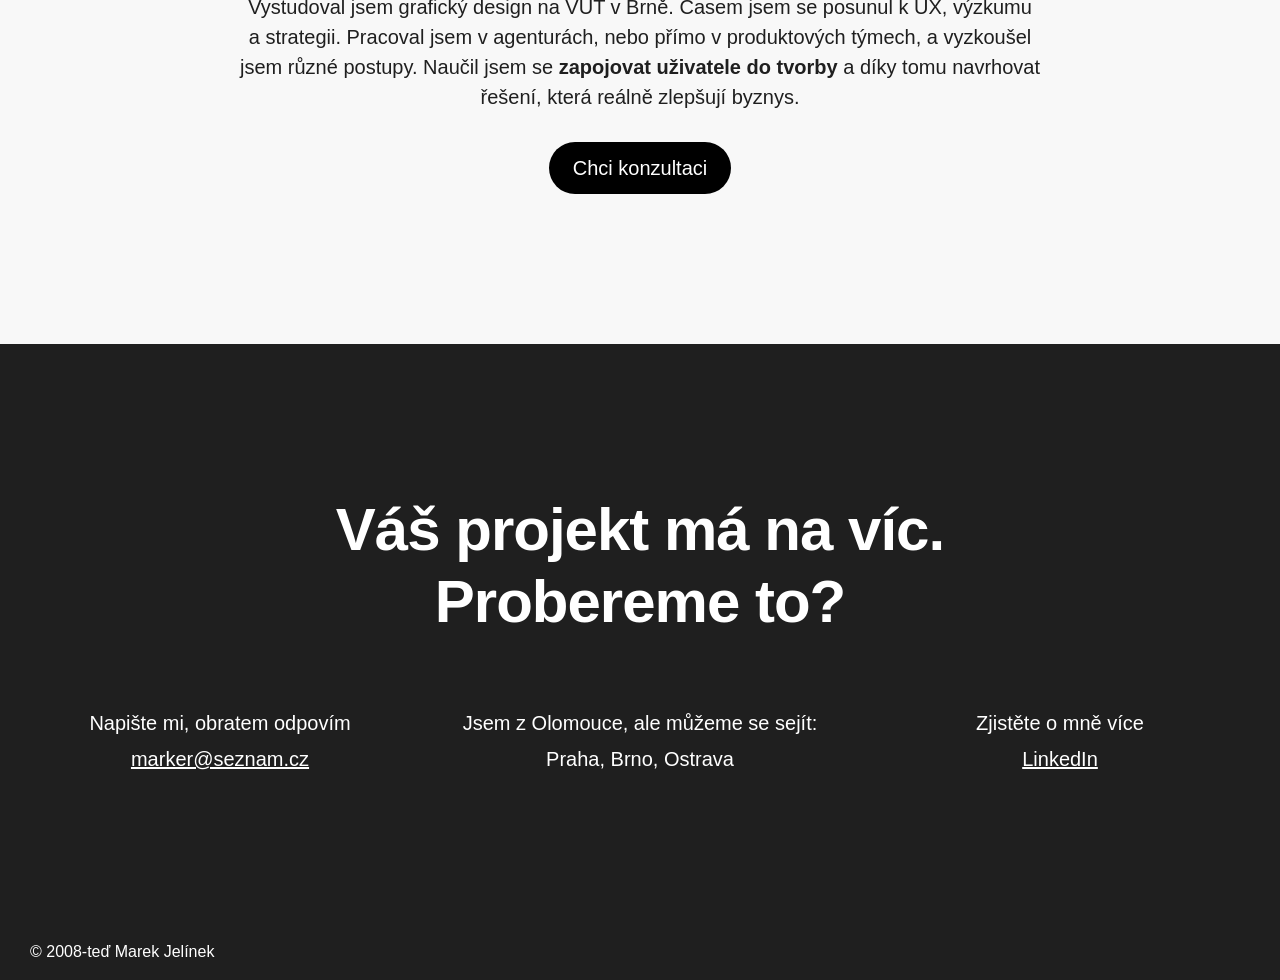
==== commit cba1308d: "Nové texty a popisky u Srovnávače a RegioJetu, popisky na střed - Srovnávač dluhopisů a RegioJet: no" ====
--- a/index.html
+++ b/index.html
@@ -253,8 +253,12 @@
                 <small>UX • Web</small>
                 <h3>Srovnávač dluhopisů</h3>
                 <p>
-                  Optimalizace portálu, přehlednější prezentace dluhopisů a
-                  zvýšení poptávek. (Klient agentury DesignDev)
+                  V rámci agentury DesignDev jsem jako Product Designer externě pomáhal
+                  týmu Srovnávače zvýšit poptávku po dluhopisech. Uživatelé si ve
+                  velké nabídce dluhopisů nemohli vybrat a těžko se orientovali v
+                  rozhraní. Postupně jsme optimalizovali každý krok funnelu od
+                  detailu dluhopisu až po poptávkový formulář a zlepšením
+                  použitelnosti jsme dosáhli také zvýšení klíčových konverzí.
                 </p>
               </div>
               <div class="project-image">
@@ -262,6 +266,10 @@
                   src="Img/Srovnavac-new.png"
                   alt="UX design a optimalizace dluhopisového portálu Srovnávač dluhopisů"
                 />
+                <p class="project-caption">
+                  Upravil jsem filtrování, které umožňuje uživatelům zmenšit
+                  nabídku a najít relevantní dluhopis.
+                </p>
               </div>
             </div>
 
@@ -271,8 +279,11 @@
                 <small>UX/UI • Web & mobile app</small>
                 <h3>RegioJet</h3>
                 <p>
-                  Kompletní redesign webové a mobilní aplikace a zjednodušení
-                  nákupu jízdenek.
+                  Redesignoval jsem webovou i mobilní aplikaci pro nákup jízdenky. Bylo
+                  zřejmé, že vyhledávání spoje nebo výběr tarifu nebyl intuitivní a
+                  uživatel musel zbytečně klikat a přemýšlet. S vývojem jsem ověřil
+                  technické možnosti a klíčové části procesu jsem zjednodušil. Nové
+                  řešení zkrátilo dobu nákupu jízdenky o 13 %.
                 </p>
               </div>
               <div class="project-image">
@@ -280,6 +291,10 @@
                   src="Img/RegioJet-new.png"
                   alt="UX/UI design mobilní aplikace RegioJet"
                 />
+                <p class="project-caption">
+                  Navrhnul jsem nový vizuál a zlepšil použitelnost mobilní aplikace
+                  podle ověřených vzorů.
+                </p>
               </div>
             </div>
           </div>
--- a/styles.css
+++ b/styles.css
@@ -567,6 +567,7 @@
 .project-caption {
   font-size: 15px;
   line-height: 1.5;
+  text-align: center;
   color: var(--gray-medium);
   margin-top: var(--space-xsmall);
   margin-bottom: 0;
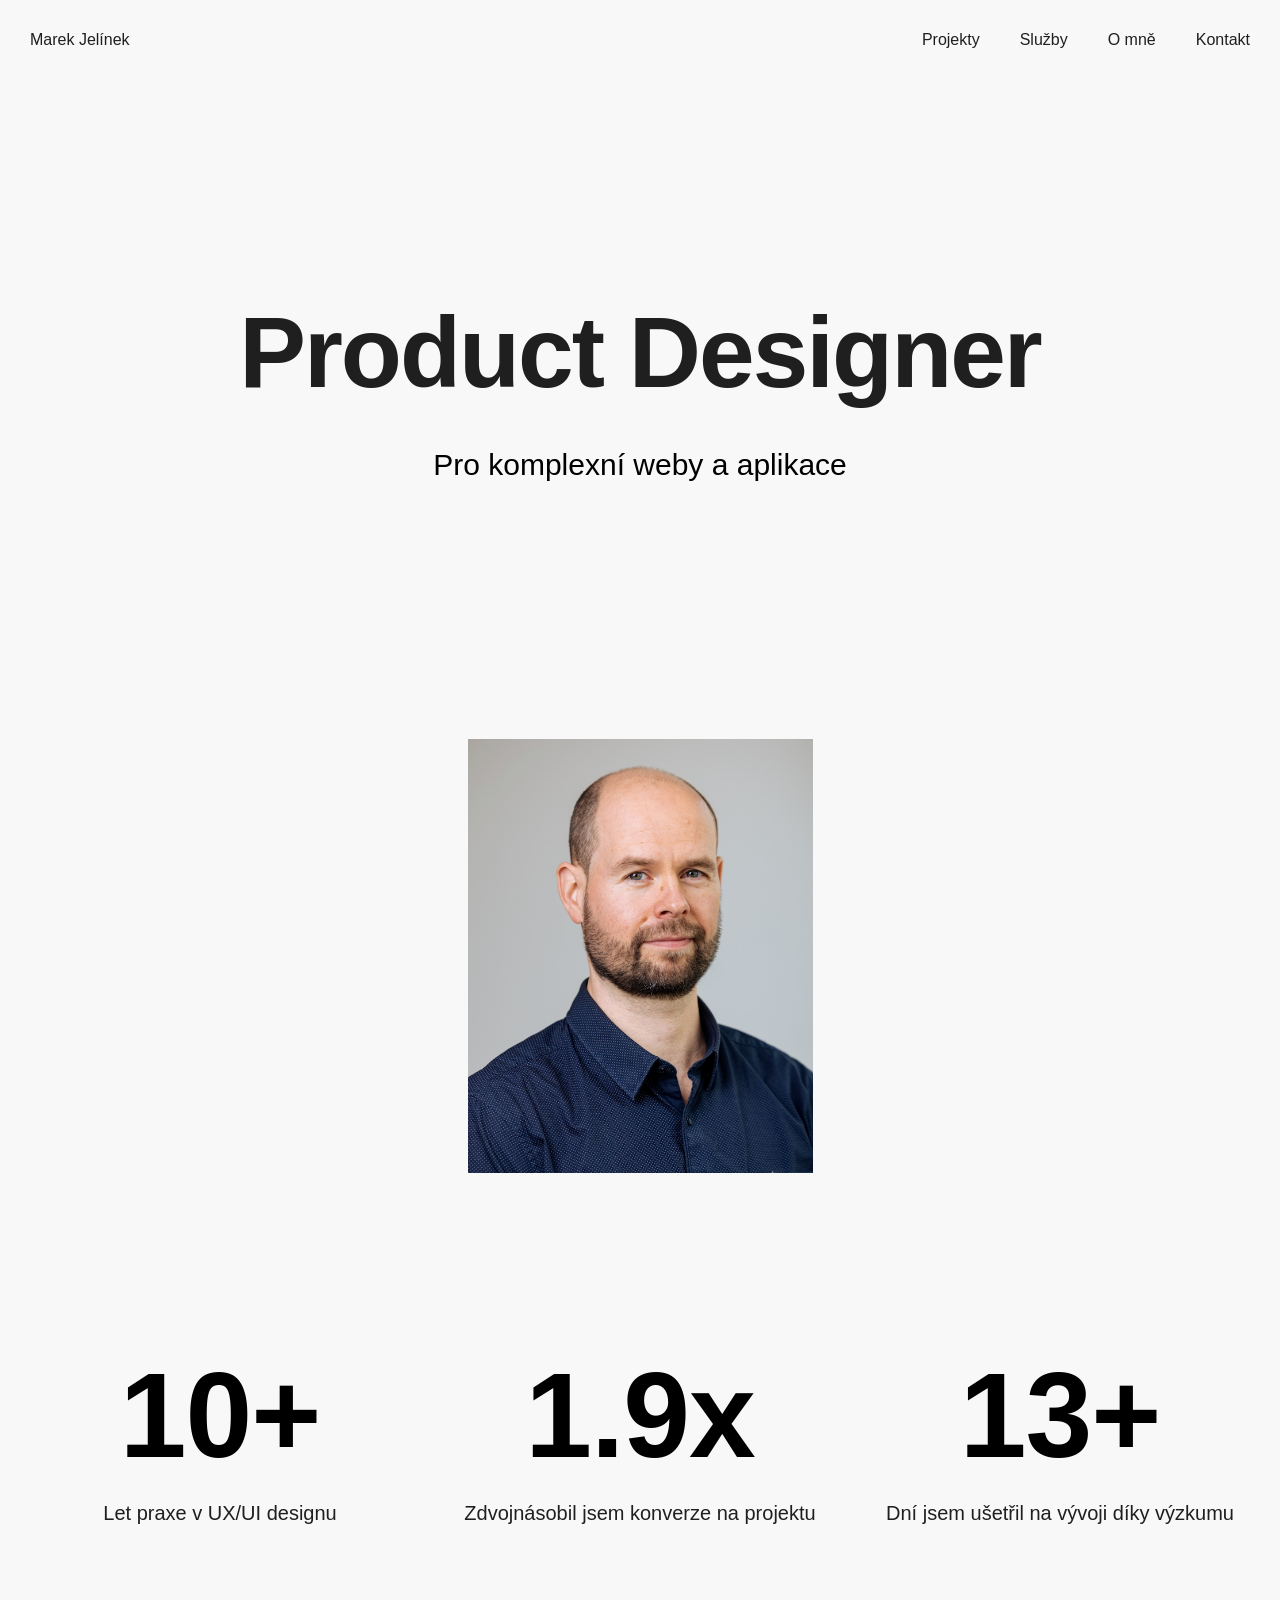
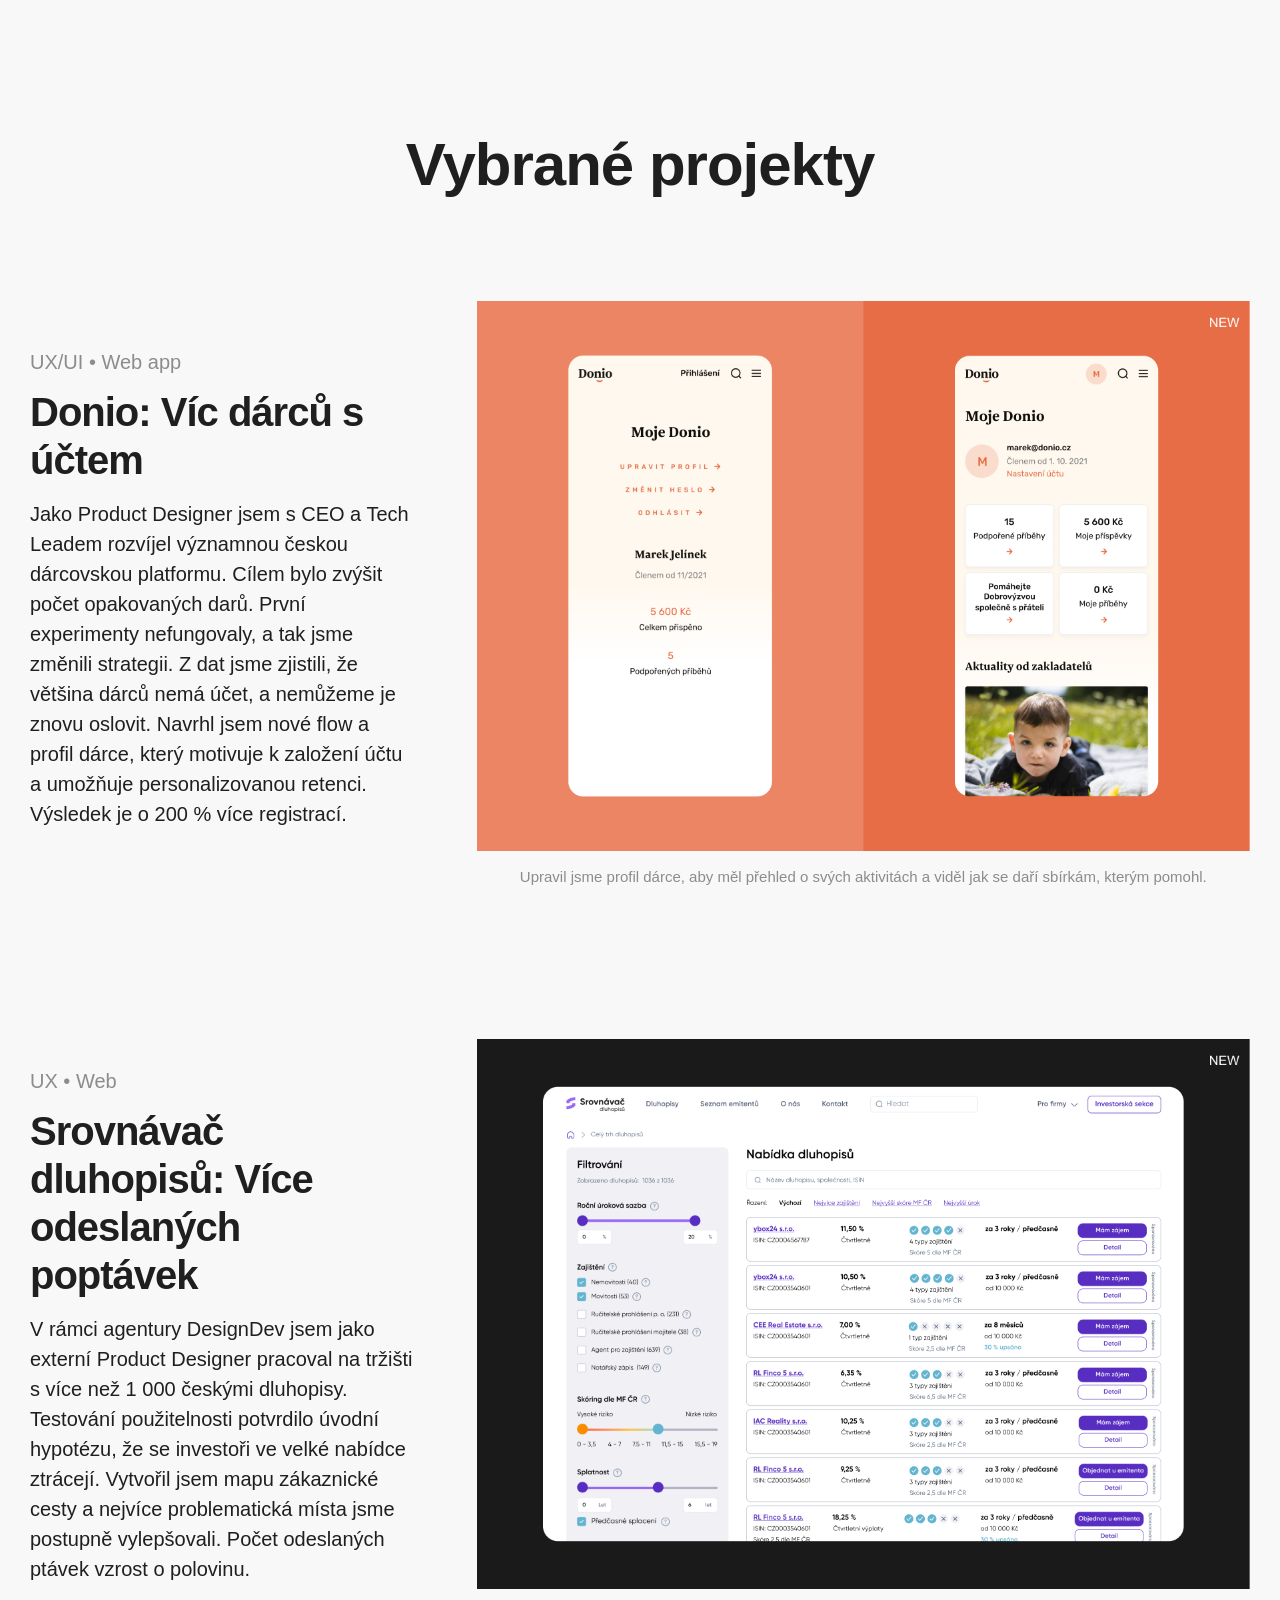
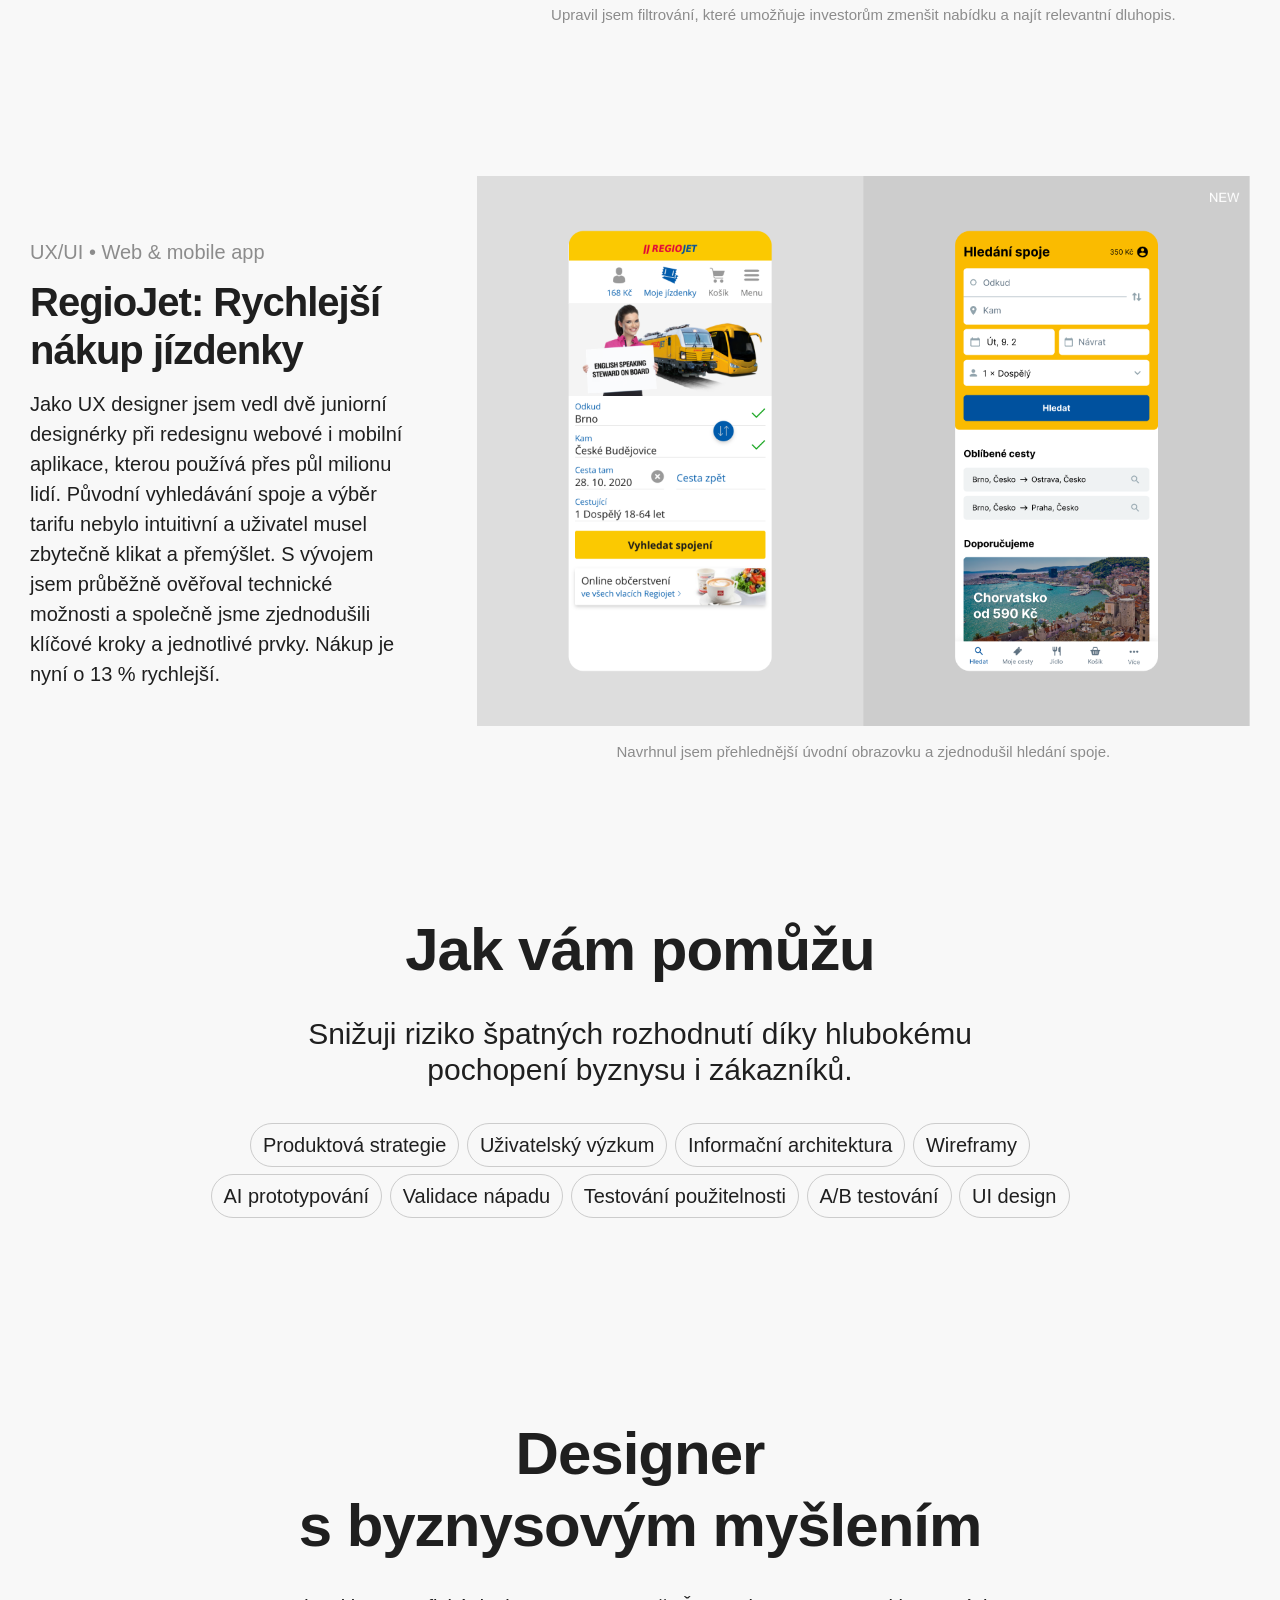
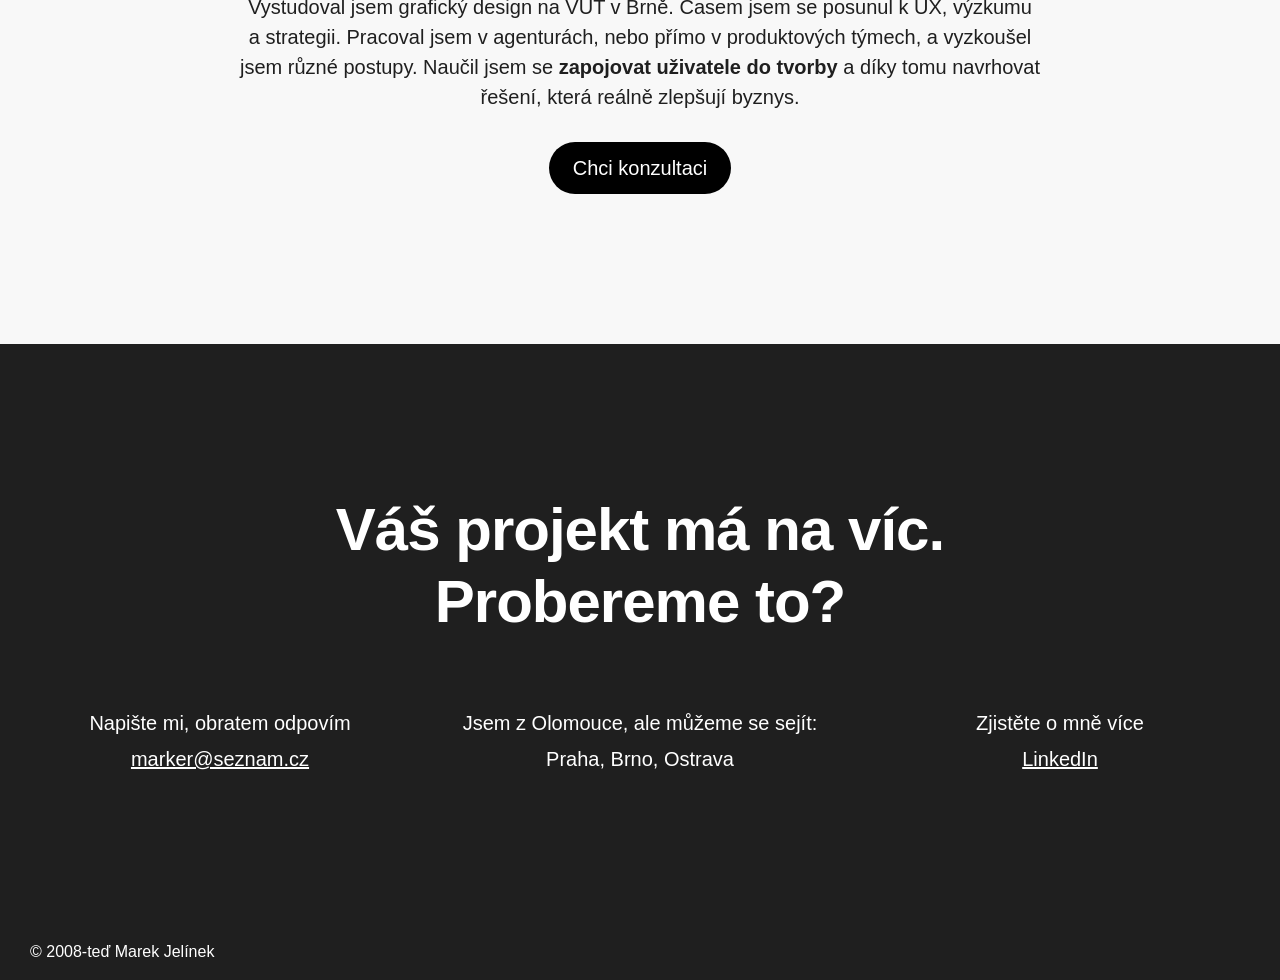
==== commit 8fe55e7e: "Uprav texty projektů a nadpisy s výsledky - Nadpisy projektů doplněné o výsledek (Donio, Srovnávač d" ====
--- a/index.html
+++ b/index.html
@@ -62,10 +62,7 @@
     <meta property="og:type" content="website" />
     <meta property="og:url" content="https://marekjelinek.cz/" />
 
-    <meta
-      name="twitter:title"
-      content="Marek Jelínek – Product designer"
-    />
+    <meta name="twitter:title" content="Marek Jelínek – Product designer" />
     <meta
       name="twitter:description"
       content="I design websites and apps for clients, that are looking for new ways in the digital experience."
@@ -150,7 +147,7 @@
         <div class="container">
           <div class="hero">
             <div class="hero-content">
-              <h1>Product designer</h1>
+              <h1>Product Designer</h1>
               <p>Pro komplexní weby a aplikace</p>
             </div>
             <div class="hero-image">
@@ -224,15 +221,15 @@
             <div class="project">
               <div class="project-content">
                 <small>UX/UI • Web app</small>
-                <h3>Donio</h3>
+                <h3>Donio: Víc dárců s účtem</h3>
                 <p>
-                  Jako Product Designer jsem společně s CEO a Tech Leadem pracoval na
-                  rozvoji dárcovské platformy. Jedním z cílů bylo zvýšení počtu
-                  opakovaných darů. Otestovali jsme několik nápadů, které
-                  nefungovaly a tak jsme na to šli jinak. Zaměřili jsme se na
-                  funnel a nedostatečně vyřešené registrace, kterými jsme mohli
-                  dárce lépe oslovit a motivovat k dalšímu daru. Vylepšením
-                  profilu jsme zvýšili registrací dárců o 200 %.
+                  Jako Product Designer jsem s CEO a Tech Leadem rozvíjel
+                  významnou českou dárcovskou platformu. Cílem bylo zvýšit počet
+                  opakovaných darů. První experimenty nefungovaly, a tak jsme
+                  změnili strategii. Z dat jsme zjistili, že většina dárců nemá
+                  účet, a nemůžeme je znovu oslovit. Navrhl jsem nové flow a
+                  profil dárce, který motivuje k založení účtu a umožňuje
+                  personalizovanou retenci. Výsledek je o 200 % více registrací.
                 </p>
               </div>
               <div class="project-image">
@@ -241,8 +238,8 @@
                   alt="UX/UI design a vylepšení dárovské platformy"
                 />
                 <p class="project-caption">
-                  Upravil jsme profil zákazníka, aby měl přehled o svých
-                  aktivitách a viděl jak se daří sbírkám, kterým pomohl.
+                  Upravil jsme profil dárce, aby měl přehled o svých aktivitách
+                  a viděl jak se daří sbírkám, kterým pomohl.
                 </p>
               </div>
             </div>
@@ -251,14 +248,14 @@
             <div class="project">
               <div class="project-content">
                 <small>UX • Web</small>
-                <h3>Srovnávač dluhopisů</h3>
+                <h3>Srovnávač dluhopisů: Více odeslaných poptávek</h3>
                 <p>
-                  V rámci agentury DesignDev jsem jako Product Designer externě pomáhal
-                  týmu Srovnávače zvýšit poptávku po dluhopisech. Uživatelé si ve
-                  velké nabídce dluhopisů nemohli vybrat a těžko se orientovali v
-                  rozhraní. Postupně jsme optimalizovali každý krok funnelu od
-                  detailu dluhopisu až po poptávkový formulář a zlepšením
-                  použitelnosti jsme dosáhli také zvýšení klíčových konverzí.
+                  V rámci agentury DesignDev jsem jako externí Product Designer
+                  pracoval na tržišti s více než 1 000 českými dluhopisy.
+                  Testování použitelnosti potvrdilo úvodní hypotézu, že se
+                  investoři ve velké nabídce ztrácejí. Vytvořil jsem mapu
+                  zákaznické cesty a nejvíce problematická místa jsme postupně
+                  vylepšovali. Počet odeslaných ptávek vzrost o polovinu.
                 </p>
               </div>
               <div class="project-image">
@@ -267,7 +264,7 @@
                   alt="UX design a optimalizace dluhopisového portálu Srovnávač dluhopisů"
                 />
                 <p class="project-caption">
-                  Upravil jsem filtrování, které umožňuje uživatelům zmenšit
+                  Upravil jsem filtrování, které umožňuje investorům zmenšit
                   nabídku a najít relevantní dluhopis.
                 </p>
               </div>
@@ -277,23 +274,25 @@
             <div class="project">
               <div class="project-content">
                 <small>UX/UI • Web & mobile app</small>
-                <h3>RegioJet</h3>
+                <h3>RegioJet: Rychlejší nákup jízdenky</h3>
                 <p>
-                  Redesignoval jsem webovou i mobilní aplikaci pro nákup jízdenky. Bylo
-                  zřejmé, že vyhledávání spoje nebo výběr tarifu nebyl intuitivní a
-                  uživatel musel zbytečně klikat a přemýšlet. S vývojem jsem ověřil
-                  technické možnosti a klíčové části procesu jsem zjednodušil. Nové
-                  řešení zkrátilo dobu nákupu jízdenky o 13 %.
+                  Jako UX designer jsem vedl dvě juniorní designérky při
+                  redesignu webové i mobilní aplikace, kterou používá přes půl
+                  milionu lidí. Původní vyhledávání spoje a výběr tarifu nebylo
+                  intuitivní a uživatel musel zbytečně klikat a přemýšlet. S
+                  vývojem jsem průběžně ověřoval technické možnosti a společně
+                  jsme zjednodušili klíčové kroky a jednotlivé prvky. Nákup je
+                  nyní o 13 % rychlejší.
                 </p>
               </div>
               <div class="project-image">
                 <img
                   src="Img/RegioJet-new.png"
-                  alt="UX/UI design mobilní aplikace RegioJet"
+                  alt="UX/UI design webové a mobilní aplikace RegioJet"
                 />
                 <p class="project-caption">
-                  Navrhnul jsem nový vizuál a zlepšil použitelnost mobilní aplikace
-                  podle ověřených vzorů.
+                  Navrhnul jsem přehlednější úvodní obrazovku a zjednodušil
+                  hledání spoje.
                 </p>
               </div>
             </div>
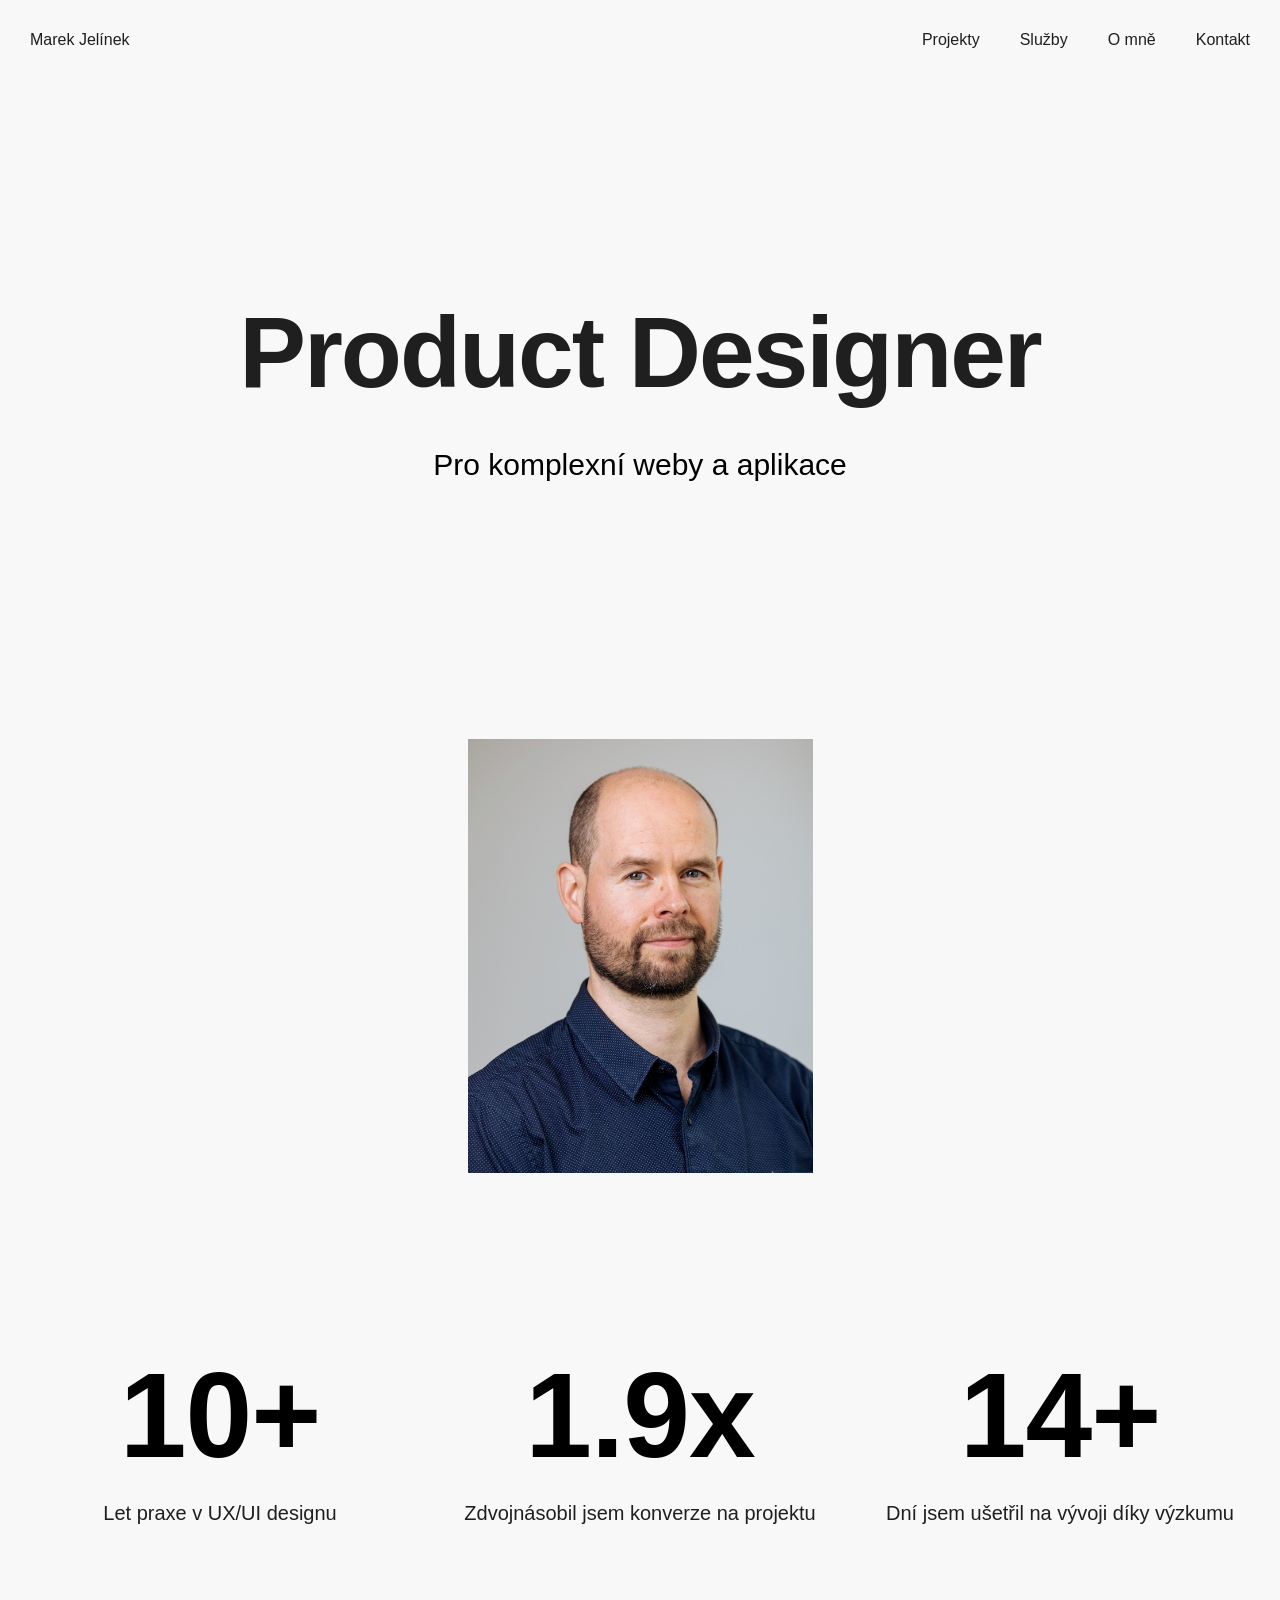
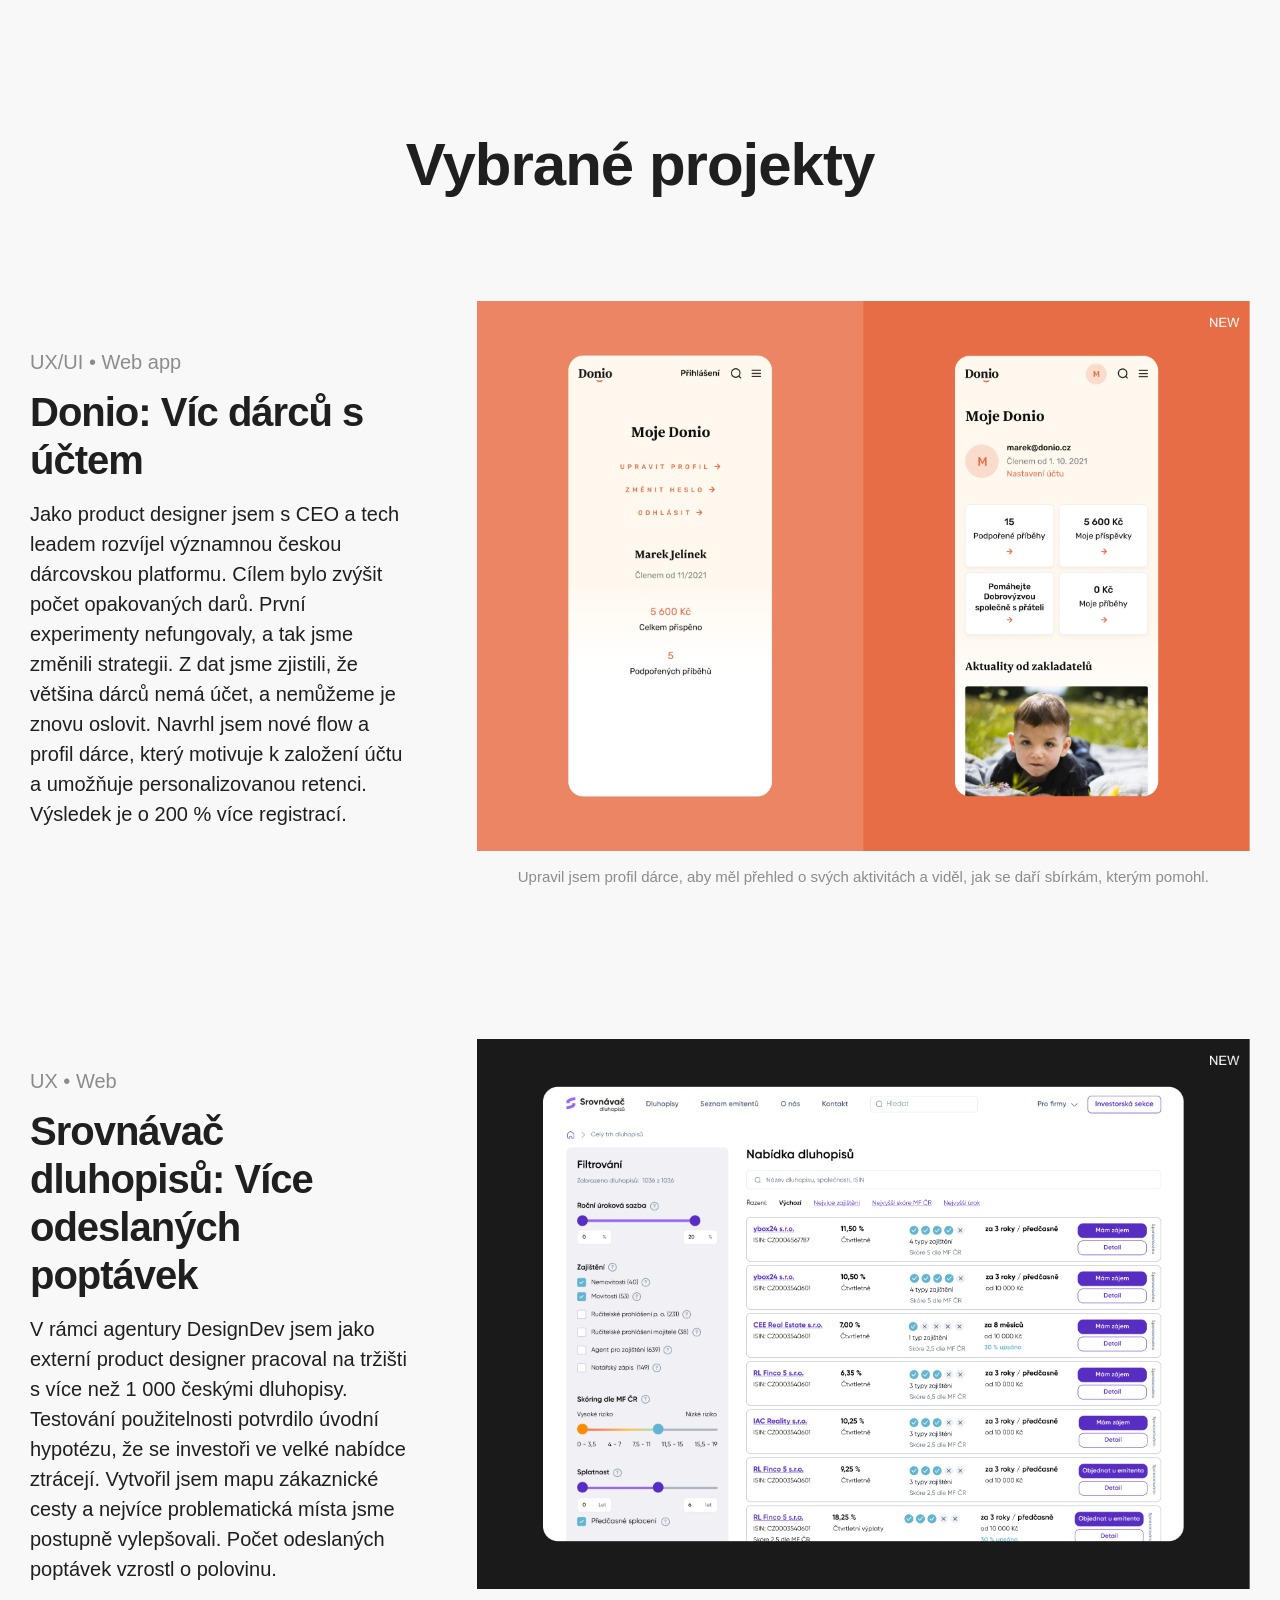
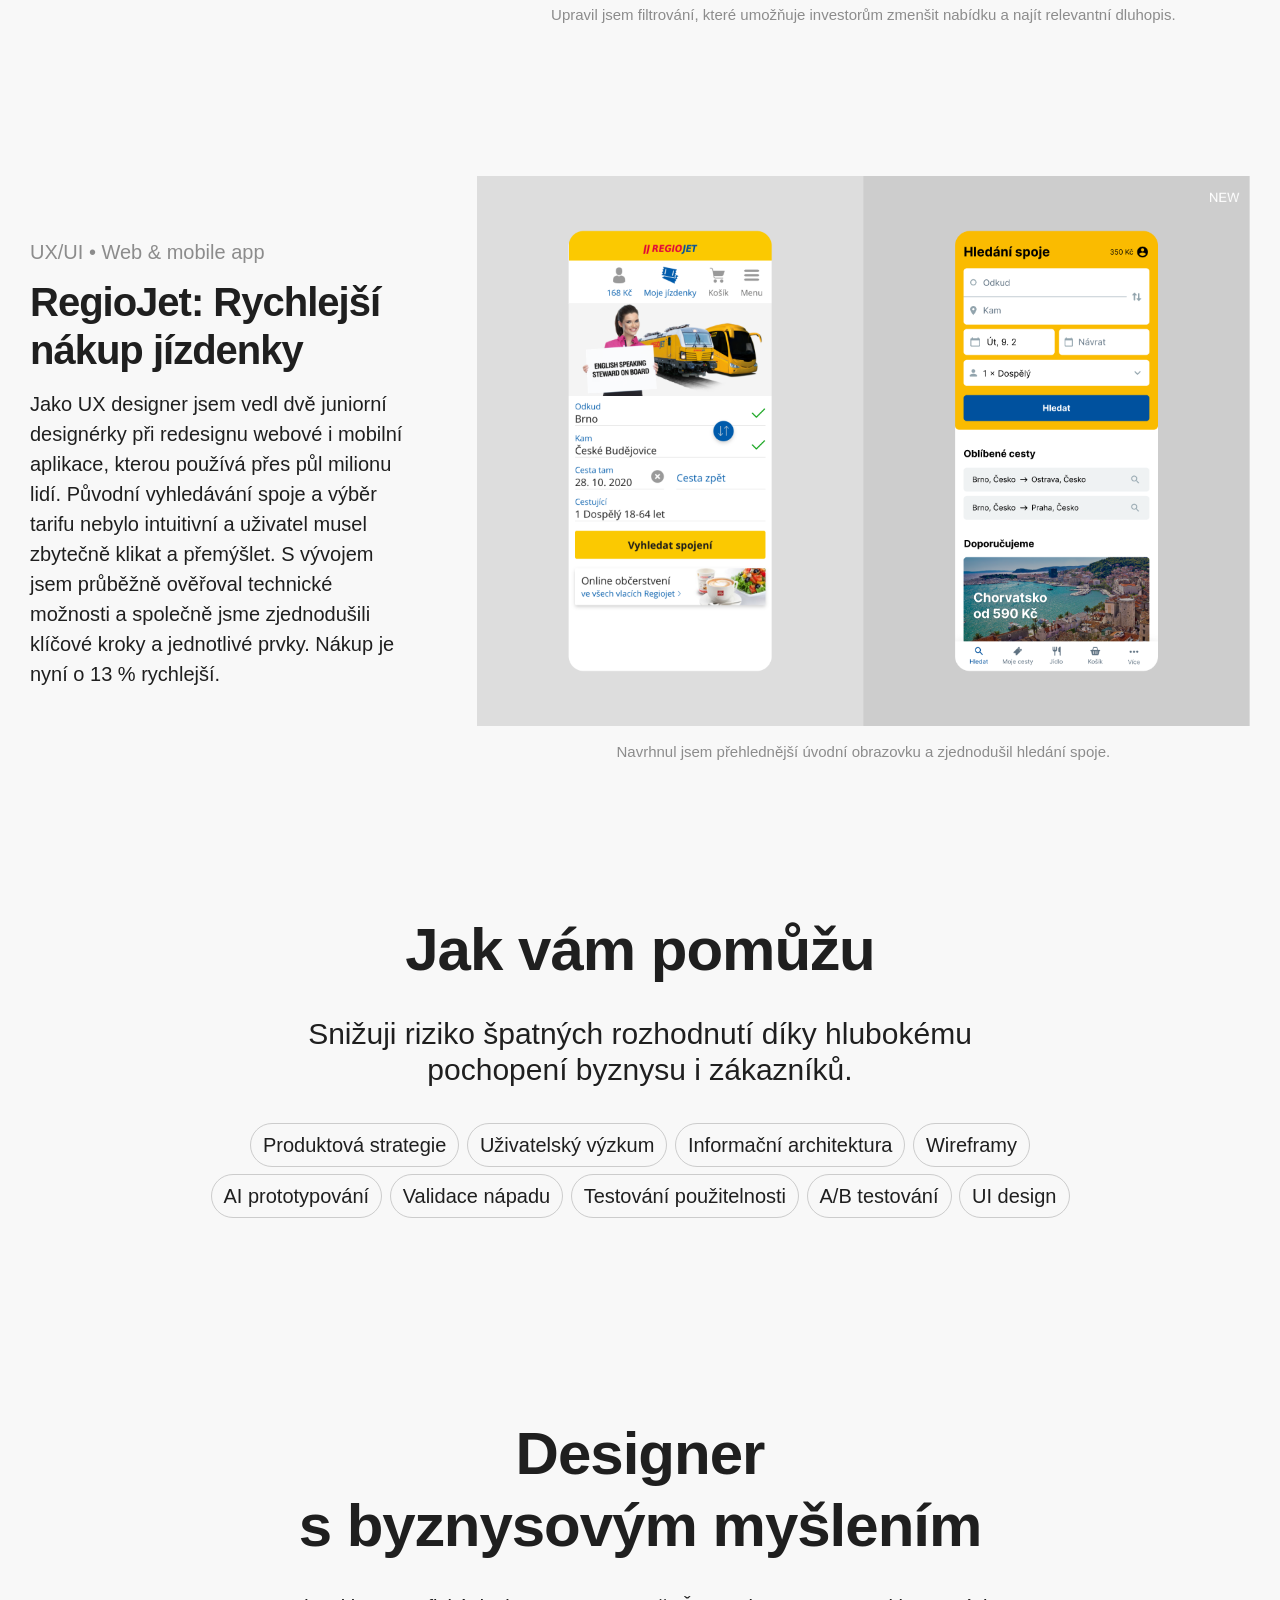
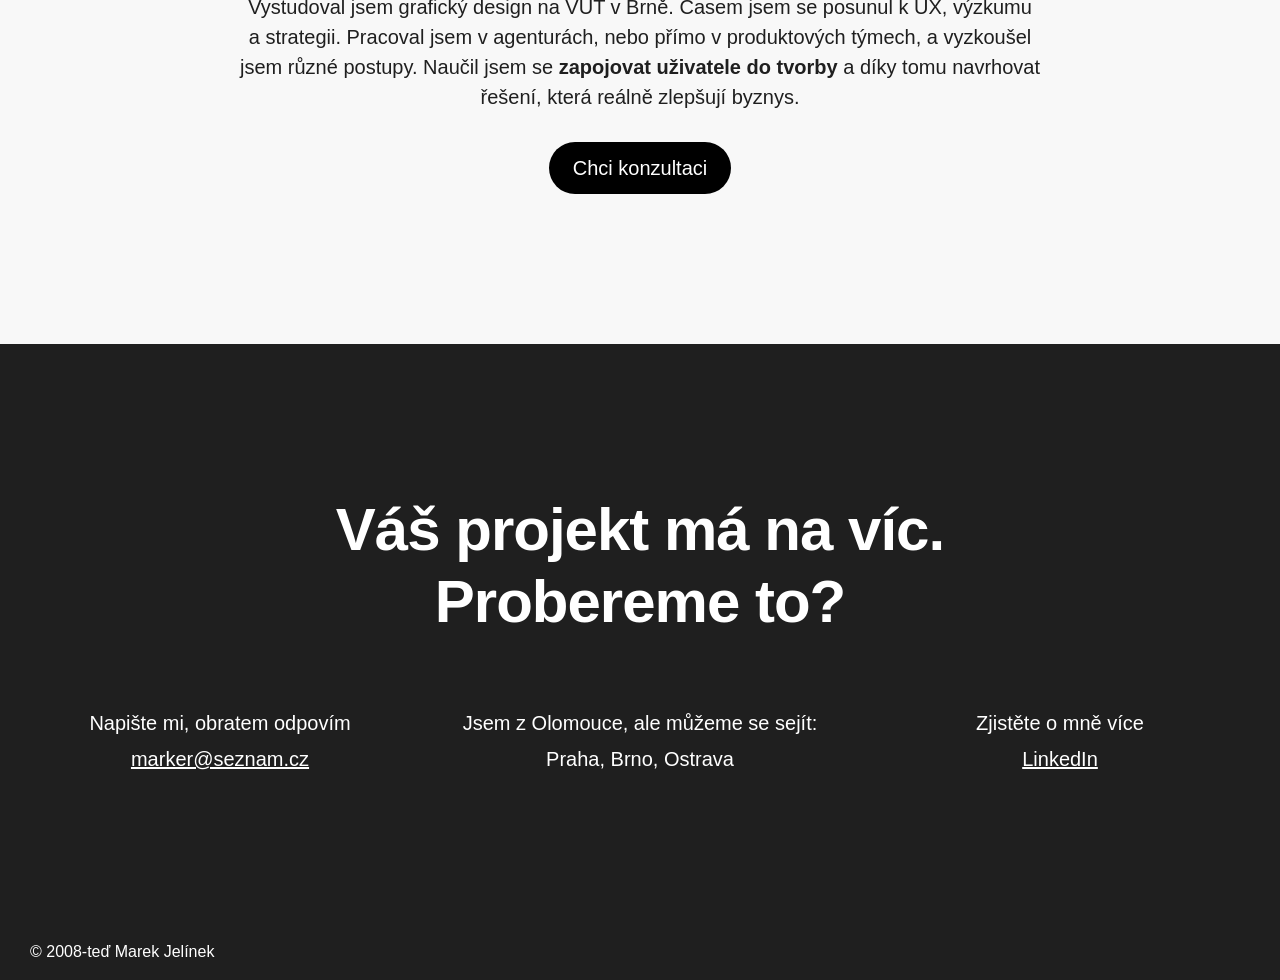
==== commit 84743b55: "Oprav překlepy a názvy pozic malým písmem v textech projektů Co-Authored-By: Claude Opus 5.5 <norepl" ====
--- a/index.html
+++ b/index.html
@@ -223,7 +223,7 @@
                 <small>UX/UI • Web app</small>
                 <h3>Donio: Víc dárců s účtem</h3>
                 <p>
-                  Jako Product Designer jsem s CEO a Tech Leadem rozvíjel
+                  Jako product designer jsem s CEO a tech leadem rozvíjel
                   významnou českou dárcovskou platformu. Cílem bylo zvýšit počet
                   opakovaných darů. První experimenty nefungovaly, a tak jsme
                   změnili strategii. Z dat jsme zjistili, že většina dárců nemá
@@ -238,8 +238,8 @@
                   alt="UX/UI design a vylepšení dárovské platformy"
                 />
                 <p class="project-caption">
-                  Upravil jsme profil dárce, aby měl přehled o svých aktivitách
-                  a viděl jak se daří sbírkám, kterým pomohl.
+                  Upravil jsem profil dárce, aby měl přehled o svých aktivitách
+                  a viděl, jak se daří sbírkám, kterým pomohl.
                 </p>
               </div>
             </div>
@@ -250,12 +250,12 @@
                 <small>UX • Web</small>
                 <h3>Srovnávač dluhopisů: Více odeslaných poptávek</h3>
                 <p>
-                  V rámci agentury DesignDev jsem jako externí Product Designer
+                  V rámci agentury DesignDev jsem jako externí product designer
                   pracoval na tržišti s více než 1 000 českými dluhopisy.
                   Testování použitelnosti potvrdilo úvodní hypotézu, že se
                   investoři ve velké nabídce ztrácejí. Vytvořil jsem mapu
                   zákaznické cesty a nejvíce problematická místa jsme postupně
-                  vylepšovali. Počet odeslaných ptávek vzrost o polovinu.
+                  vylepšovali. Počet odeslaných poptávek vzrostl o polovinu.
                 </p>
               </div>
               <div class="project-image">
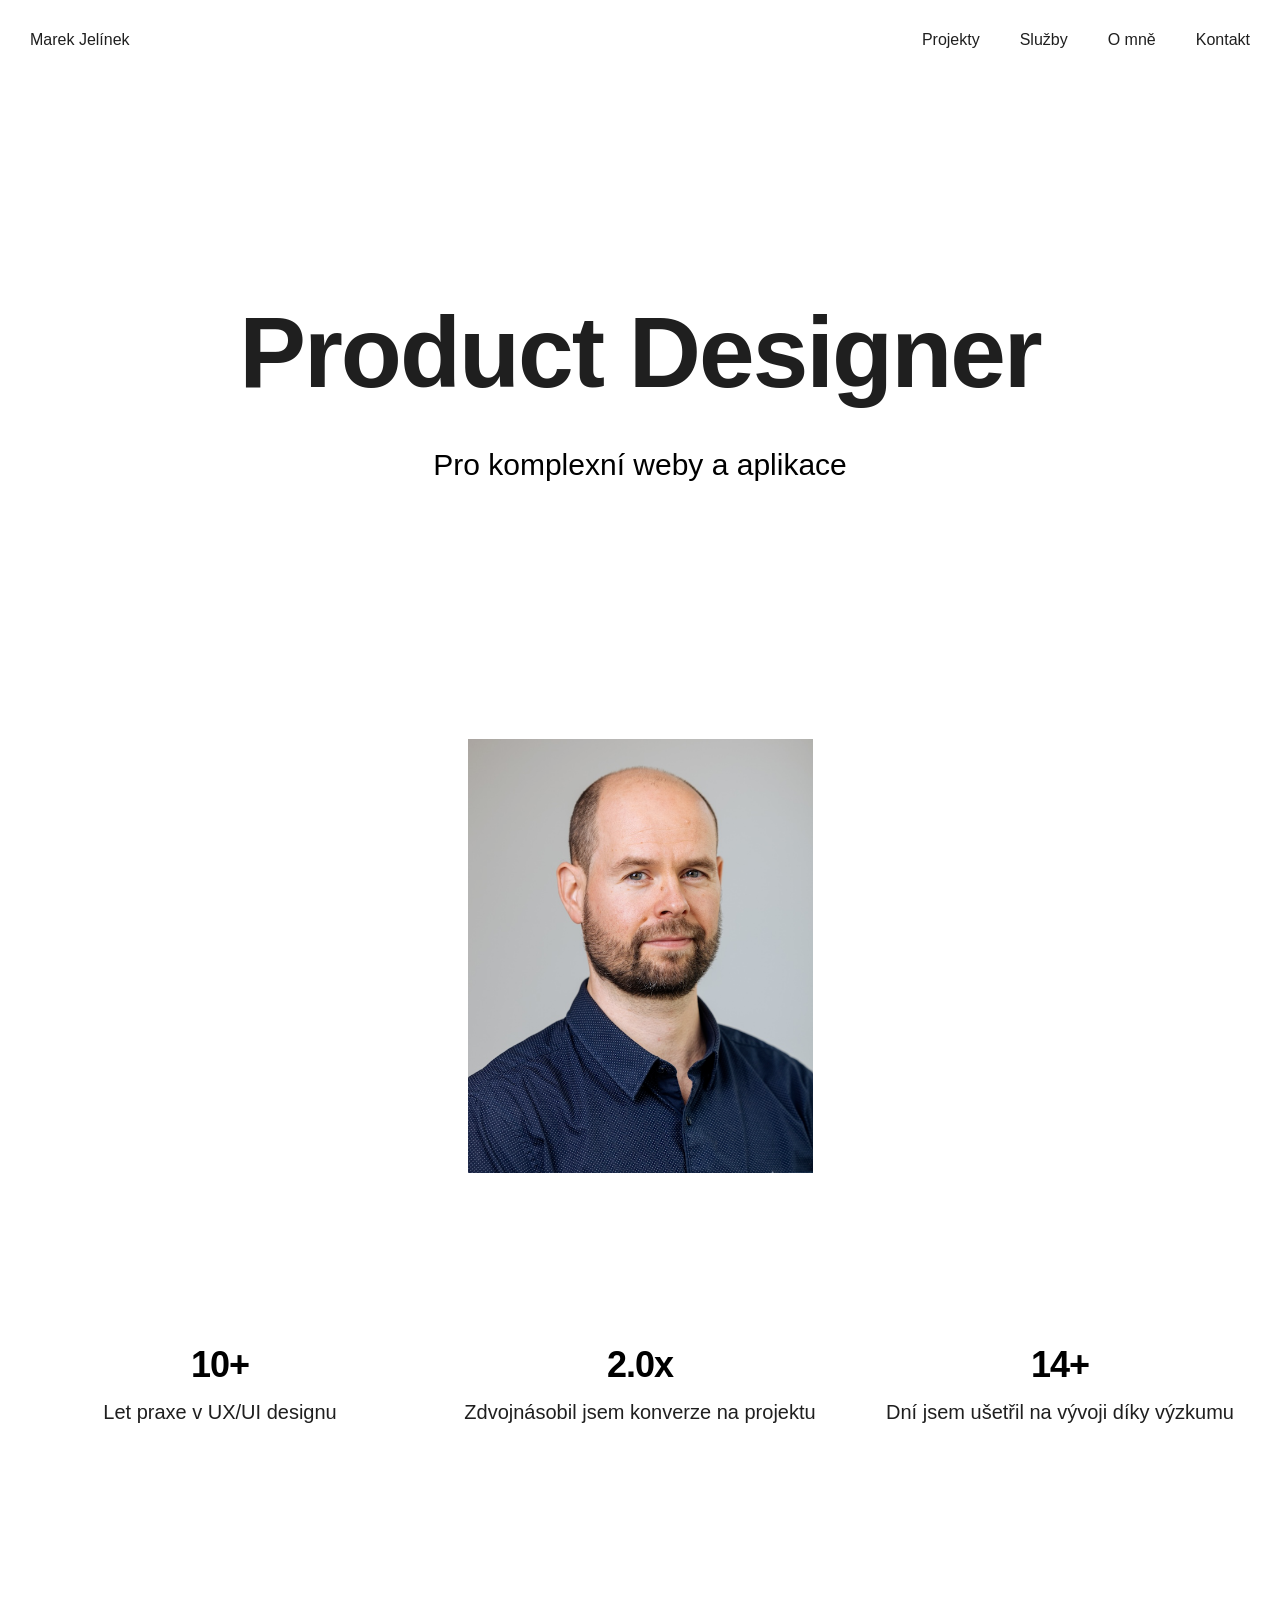
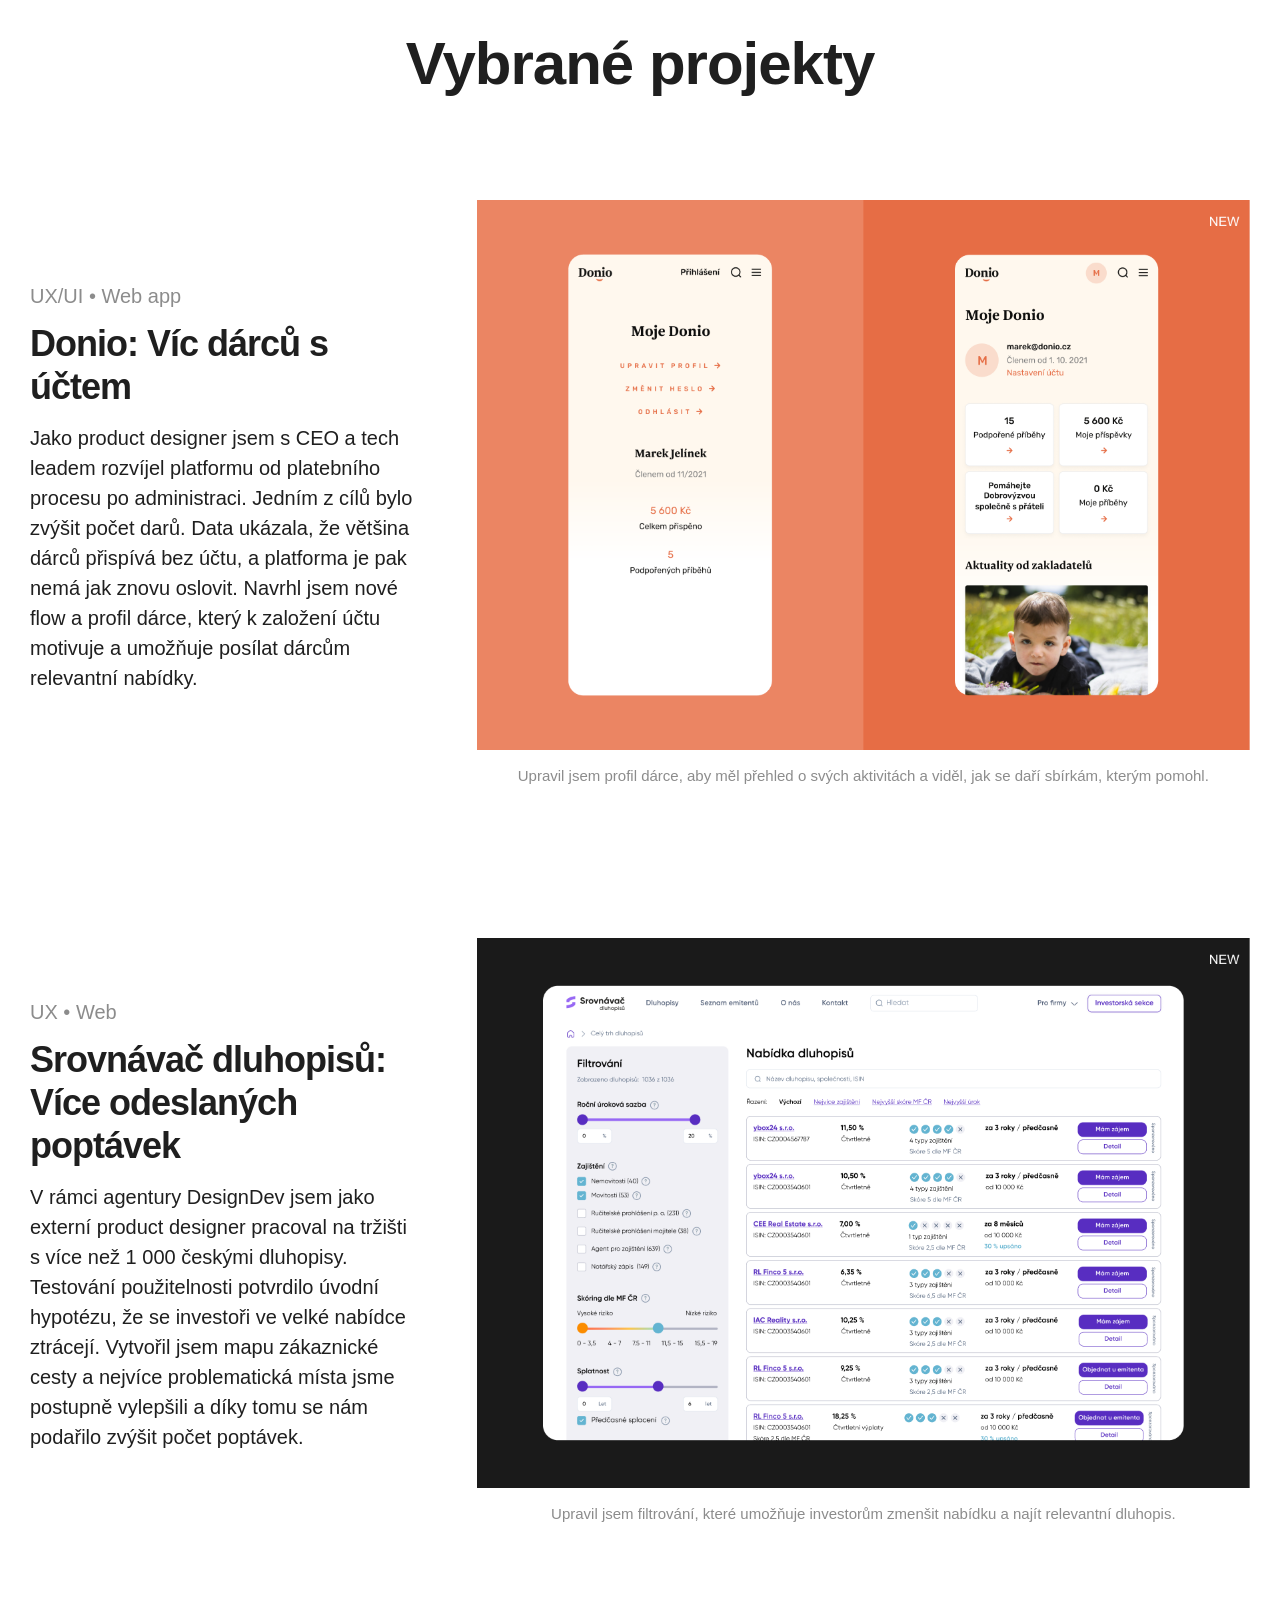
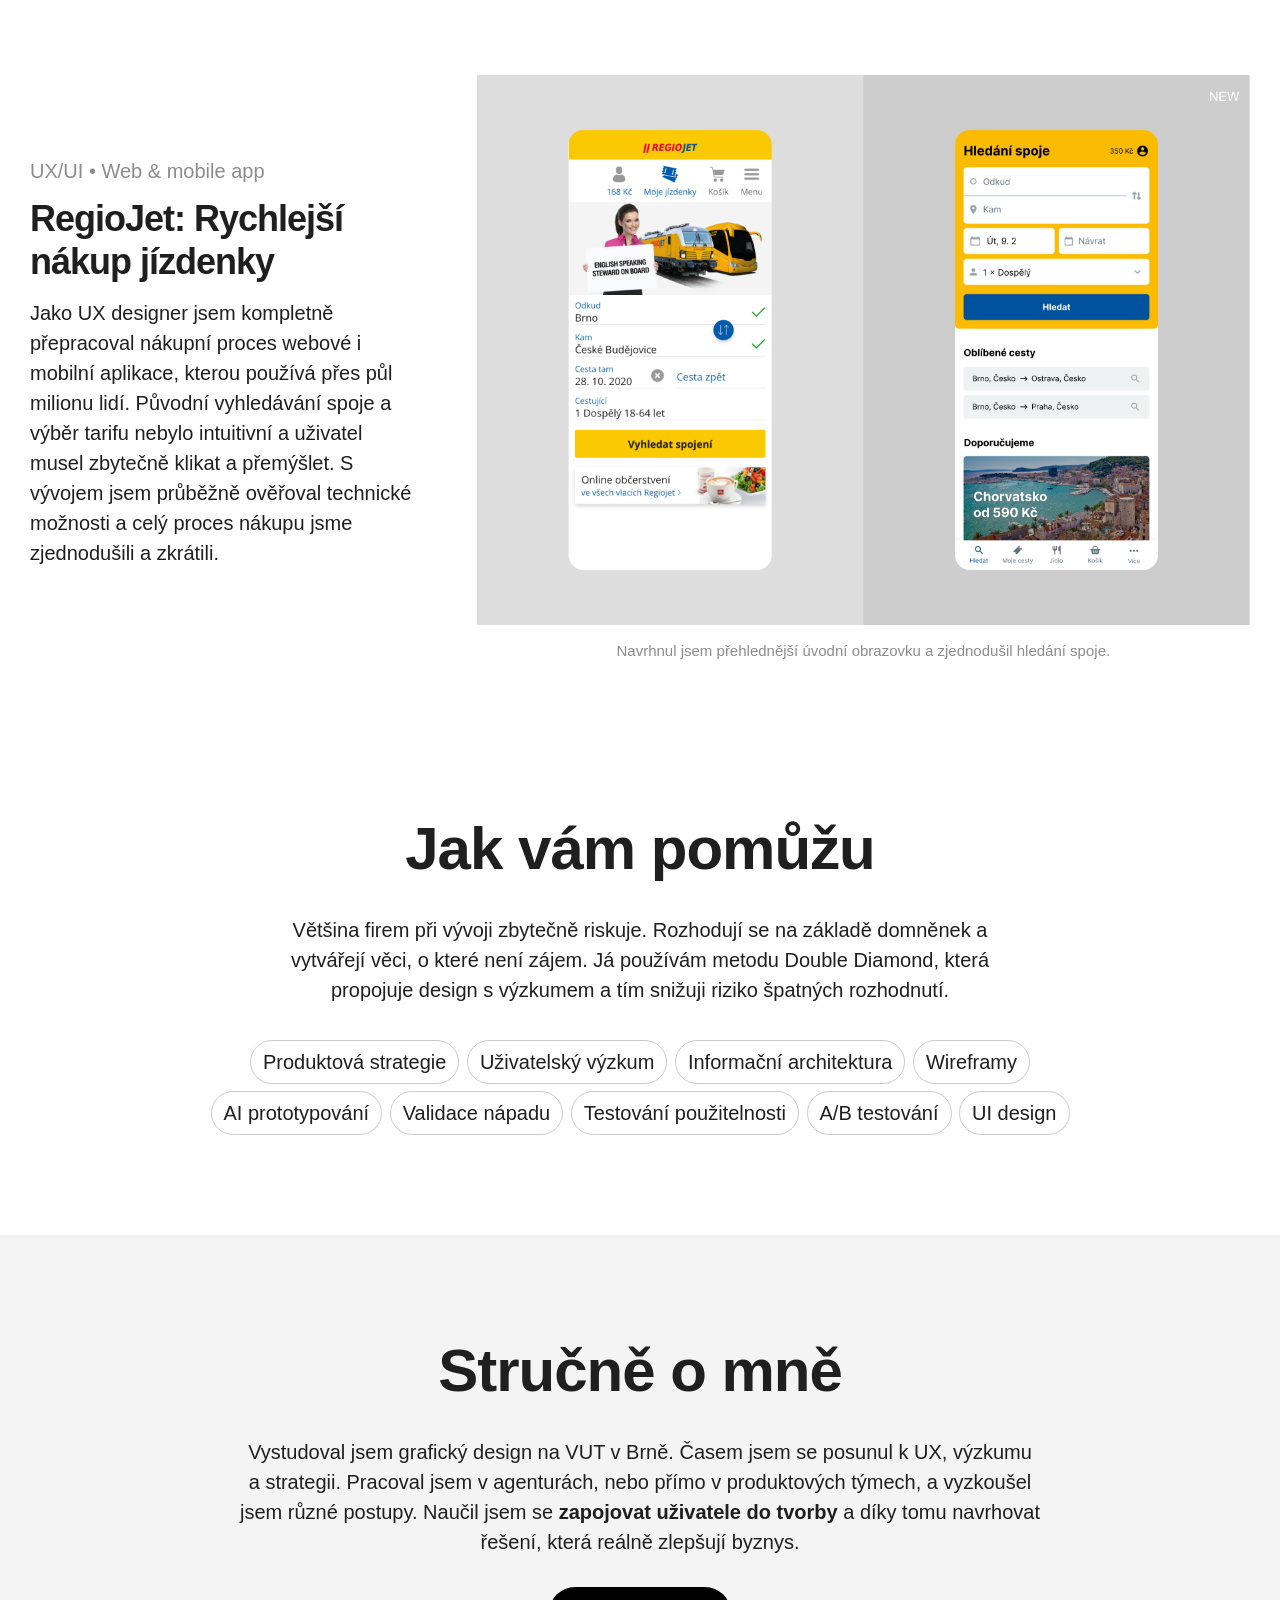
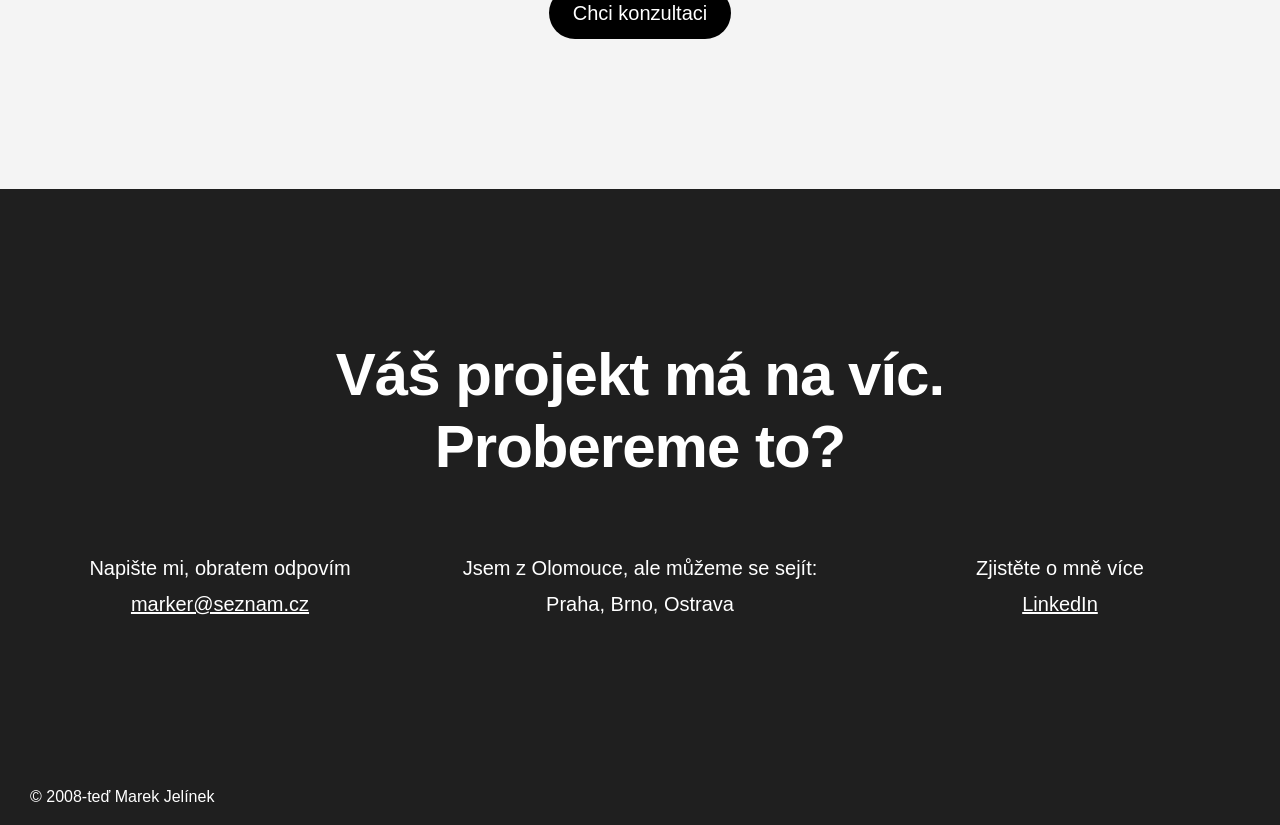
==== commit e2e839c6: "Bílé pozadí, šedá sekce O mně, menší písma a nové texty - Pozadí stránky bílé, sekce O mně má pozadí" ====
--- a/index.html
+++ b/index.html
@@ -223,13 +223,12 @@
                 <small>UX/UI • Web app</small>
                 <h3>Donio: Víc dárců s účtem</h3>
                 <p>
-                  Jako product designer jsem s CEO a tech leadem rozvíjel
-                  významnou českou dárcovskou platformu. Cílem bylo zvýšit počet
-                  opakovaných darů. První experimenty nefungovaly, a tak jsme
-                  změnili strategii. Z dat jsme zjistili, že většina dárců nemá
-                  účet, a nemůžeme je znovu oslovit. Navrhl jsem nové flow a
-                  profil dárce, který motivuje k založení účtu a umožňuje
-                  personalizovanou retenci. Výsledek je o 200 % více registrací.
+                  Jako product designer jsem s CEO a tech leadem rozvíjel platformu
+                  od platebního procesu po administraci. Jedním z cílů bylo zvýšit
+                  počet darů. Data ukázala, že většina dárců přispívá bez účtu, a
+                  platforma je pak nemá jak znovu oslovit. Navrhl jsem nové flow a
+                  profil dárce, který k založení účtu motivuje a umožňuje posílat
+                  dárcům relevantní nabídky.
                 </p>
               </div>
               <div class="project-image">
@@ -251,11 +250,11 @@
                 <h3>Srovnávač dluhopisů: Více odeslaných poptávek</h3>
                 <p>
                   V rámci agentury DesignDev jsem jako externí product designer
-                  pracoval na tržišti s více než 1 000 českými dluhopisy.
+                  pracoval na tržišti s více než 1&nbsp;000 českými dluhopisy.
                   Testování použitelnosti potvrdilo úvodní hypotézu, že se
                   investoři ve velké nabídce ztrácejí. Vytvořil jsem mapu
                   zákaznické cesty a nejvíce problematická místa jsme postupně
-                  vylepšovali. Počet odeslaných poptávek vzrostl o polovinu.
+                  vylepšili a díky tomu se nám podařilo zvýšit počet poptávek.
                 </p>
               </div>
               <div class="project-image">
@@ -276,13 +275,12 @@
                 <small>UX/UI • Web & mobile app</small>
                 <h3>RegioJet: Rychlejší nákup jízdenky</h3>
                 <p>
-                  Jako UX designer jsem vedl dvě juniorní designérky při
-                  redesignu webové i mobilní aplikace, kterou používá přes půl
-                  milionu lidí. Původní vyhledávání spoje a výběr tarifu nebylo
+                  Jako UX designer jsem kompletně přepracoval nákupní proces
+                  webové i mobilní aplikace, kterou používá přes půl milionu
+                  lidí. Původní vyhledávání spoje a výběr tarifu nebylo
                   intuitivní a uživatel musel zbytečně klikat a přemýšlet. S
-                  vývojem jsem průběžně ověřoval technické možnosti a společně
-                  jsme zjednodušili klíčové kroky a jednotlivé prvky. Nákup je
-                  nyní o 13 % rychlejší.
+                  vývojem jsem průběžně ověřoval technické možnosti a celý proces
+                  nákupu jsme zjednodušili a zkrátili.
                 </p>
               </div>
               <div class="project-image">
@@ -306,8 +304,10 @@
           <h2>Jak vám pomůžu</h2>
 
           <p class="subtitle">
-            Snižuji riziko špatných rozhodnutí díky hlubokému pochopení byznysu
-            i zákazníků.
+            Většina firem při vývoji zbytečně riskuje. Rozhodují se na základě
+            domněnek a vytvářejí věci, o které není zájem. Já používám metodu
+            Double Diamond, která propojuje design s výzkumem a tím snižuji
+            riziko špatných rozhodnutí.
           </p>
 
           <div class="services-list">
@@ -327,7 +327,7 @@
       <!-- O MNĚ -->
       <section id="info">
         <div class="container">
-          <h2>Designer<br />s byznysovým myšlením</h2>
+          <h2>Stručně o mně</h2>
           <div class="about-content">
             <p>
               Vystudoval jsem grafický design na VUT v Brně. Časem jsem se
--- a/styles.css
+++ b/styles.css
@@ -6,7 +6,8 @@
 
 :root {
   --primary-text: #1f1f1f;
-  --primary-bg: #f8f8f8;
+  --primary-bg: #ffffff;
+  --section-bg-alt: #f4f4f4; /* pozadí sekce O mně - vizuálně ji oddělí od Služeb */
   --black: #000000;
   --white: #ffffff;
   --gray-light: #e6e6e6;
@@ -400,7 +401,7 @@
 }
 
 h3 {
-  font-size: 40px;
+  font-size: 36px;
   font-weight: bold;
   margin-bottom: var(--space-xsmall);
   line-height: 1.2;
@@ -523,7 +524,7 @@
 }
 
 .stat-number {
-  font-size: 120px;
+  font-size: 36px;
   font-weight: bold;
   color: var(--black);
   margin-bottom: 10px;
@@ -604,6 +605,7 @@
 
 #info {
   padding-bottom: var(--space-ultra);
+  background-color: var(--section-bg-alt);
 }
 
 #kontakt h2 {
@@ -650,11 +652,11 @@
 /* RESPONSIVITA */
 /* INTRO TEXT */
 .subtitle {
-  font-size: 30px;
+  font-size: 20px;
   font-weight: normal;
   color: var(--primary-text);
   text-align: center;
-  line-height: 1.2;
+  line-height: 1.5;
   letter-spacing: 0;
   width: 100%;
   max-width: 760px;
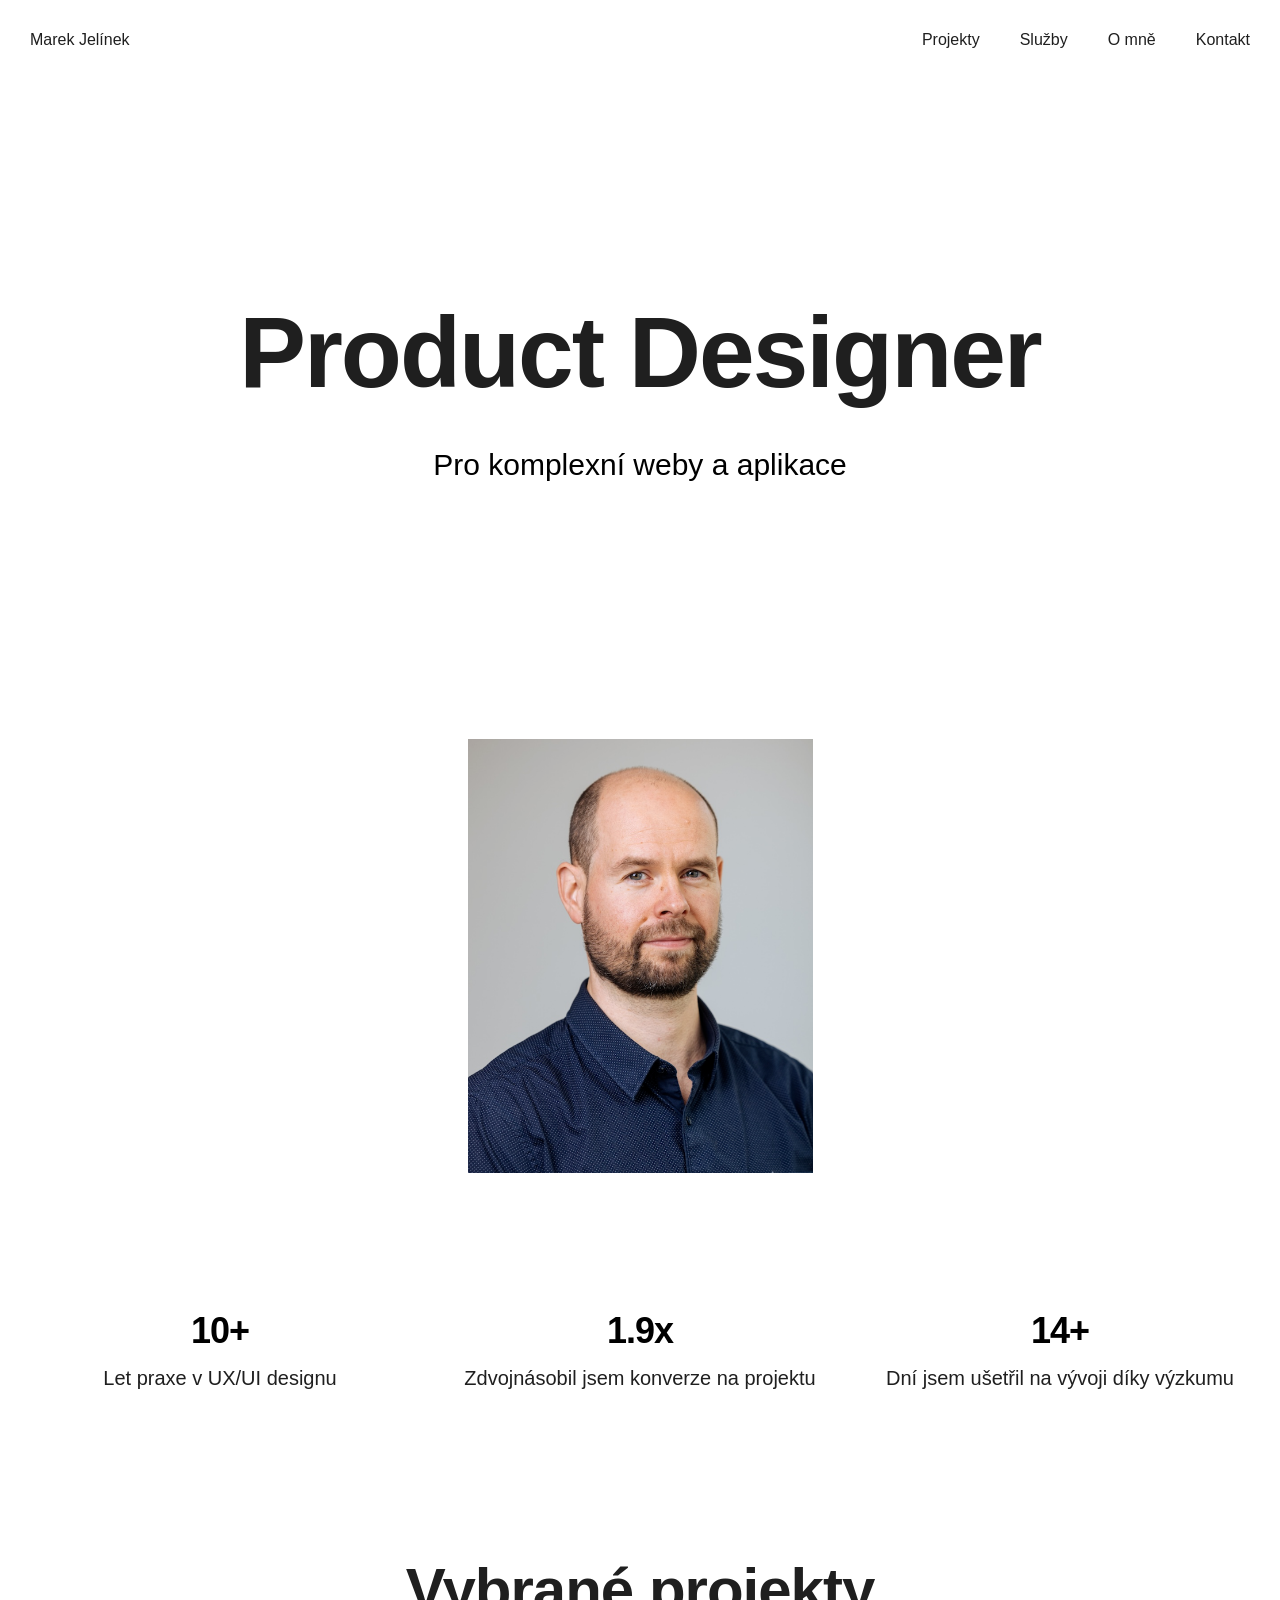
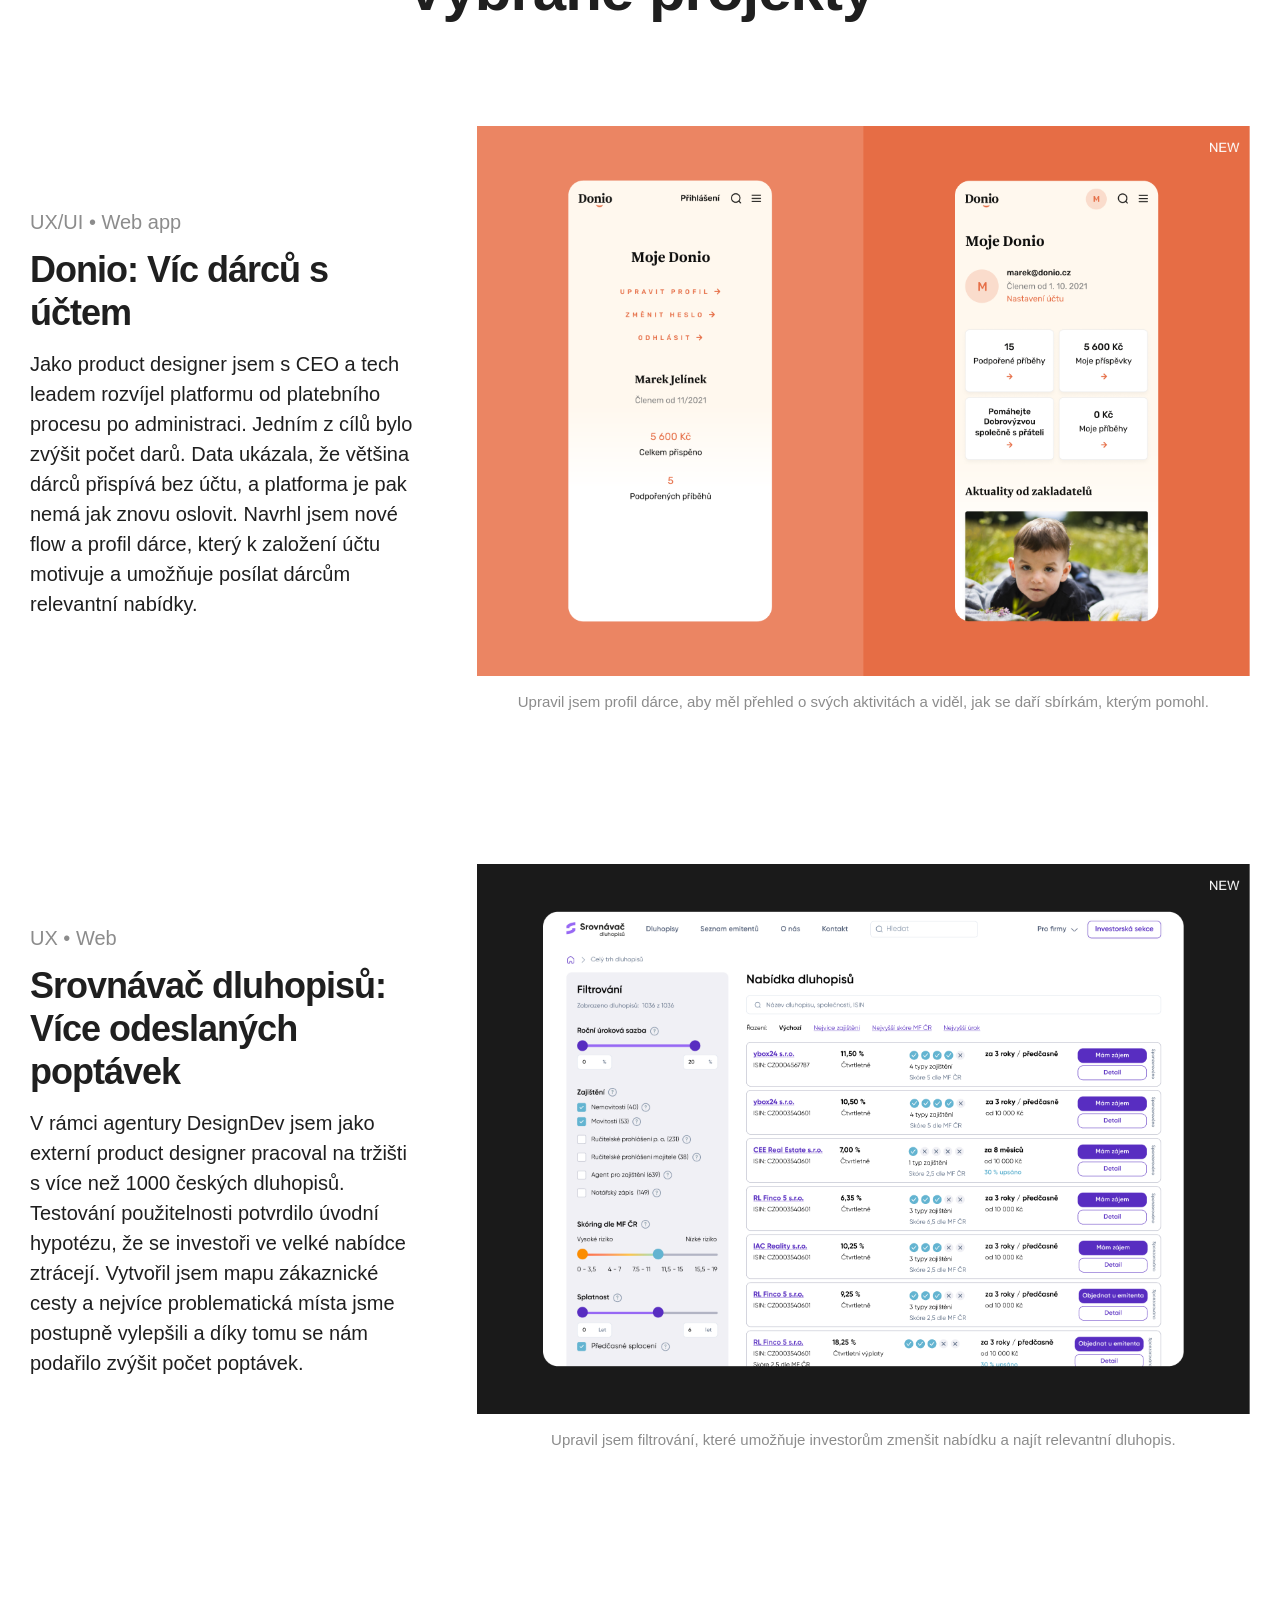
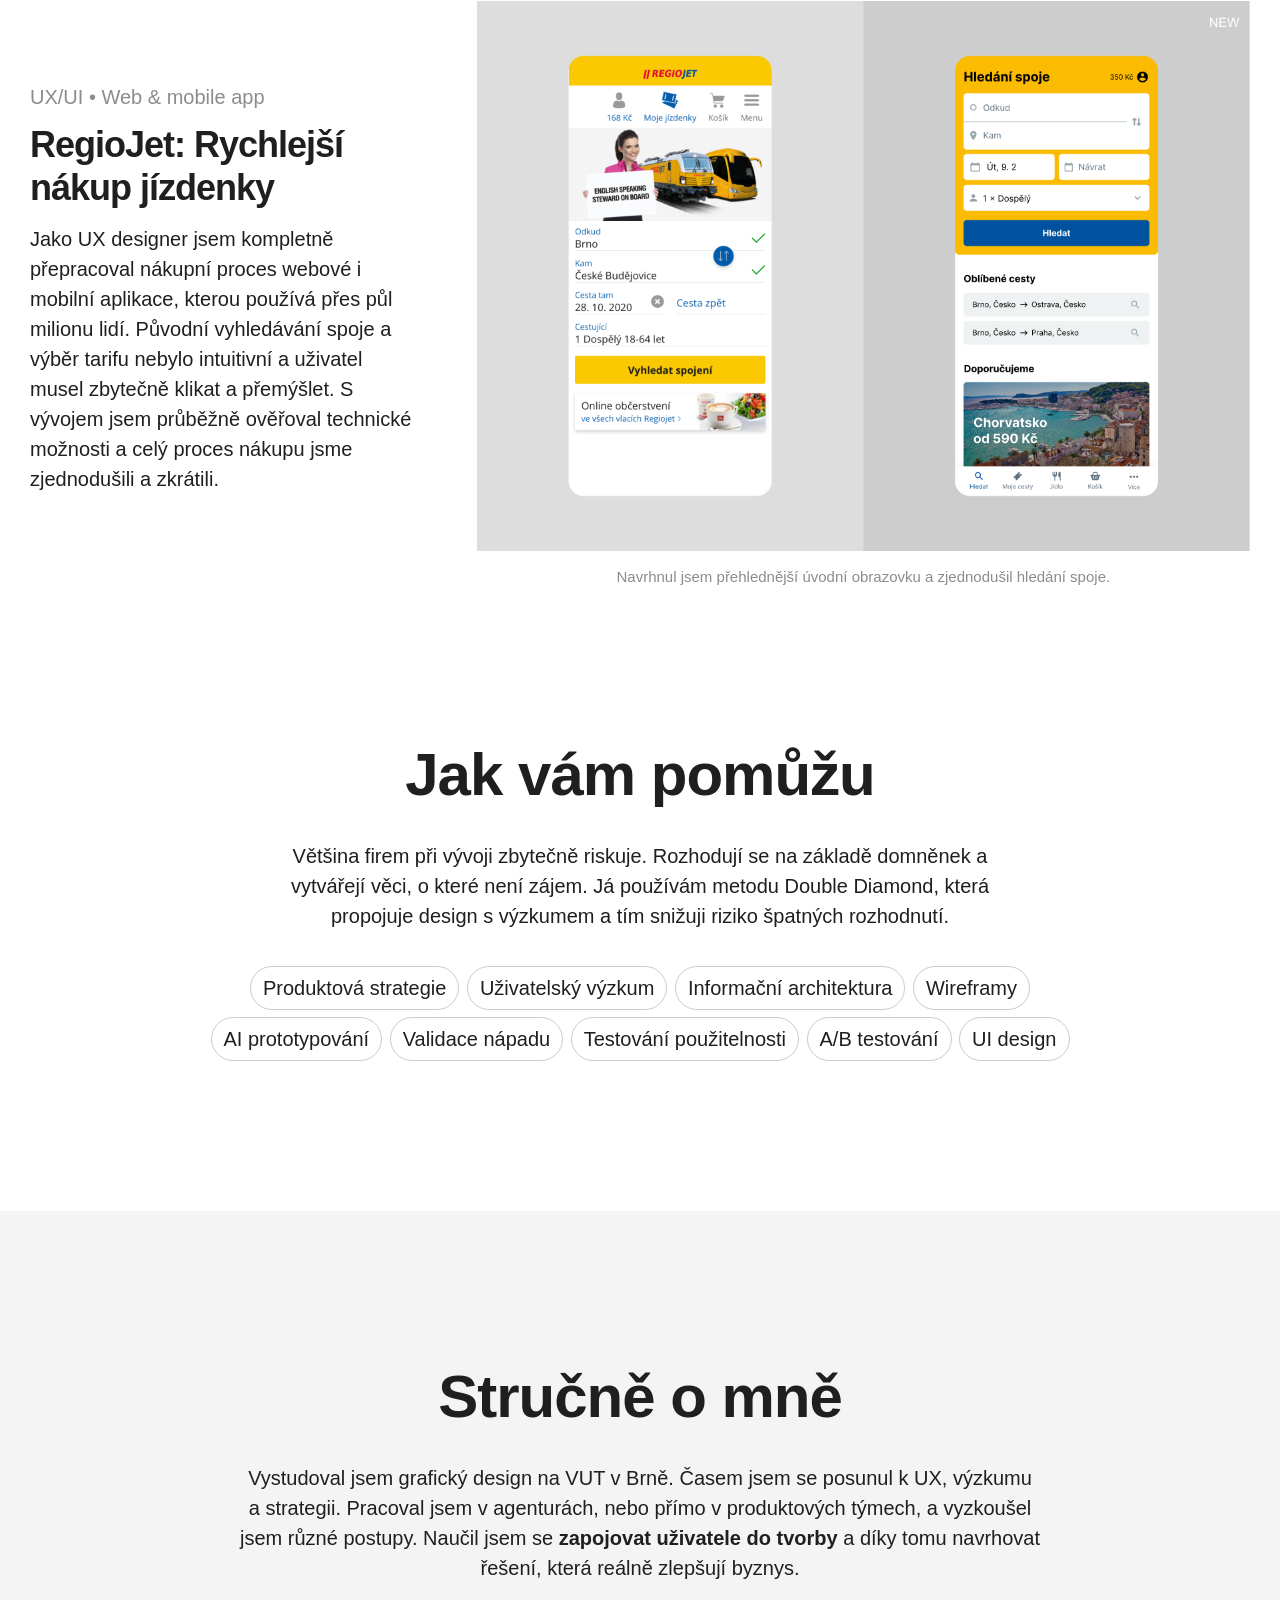
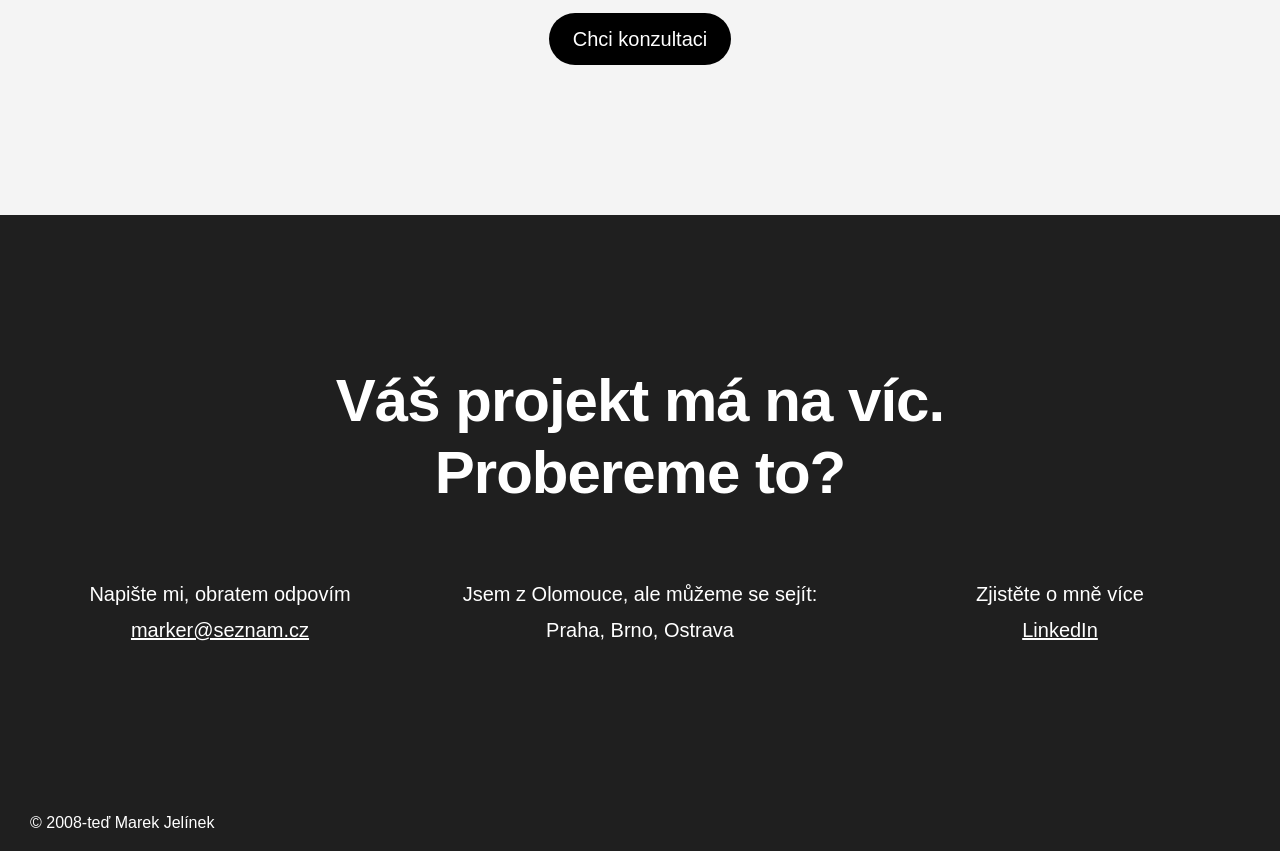
==== commit 44a738ec: "Uprav počet dluhopisů v textu Srovnávače Co-Authored-By: Claude Opus 5.5 <noreply@anthropic.com>" ====
--- a/index.html
+++ b/index.html
@@ -250,7 +250,7 @@
                 <h3>Srovnávač dluhopisů: Více odeslaných poptávek</h3>
                 <p>
                   V rámci agentury DesignDev jsem jako externí product designer
-                  pracoval na tržišti s více než 1&nbsp;000 českými dluhopisy.
+                  pracoval na tržišti s více než 1000 českých dluhopisů.
                   Testování použitelnosti potvrdilo úvodní hypotézu, že se
                   investoři ve velké nabídce ztrácejí. Vytvořil jsem mapu
                   zákaznické cesty a nejvíce problematická místa jsme postupně
--- a/styles.css
+++ b/styles.css
@@ -486,6 +486,13 @@
 }
 
 /* STATISTIKY */
+/* Mezery u statistik zmenšené o 20 % (jen D): fotka → čísla 170 → 136px,
+   čísla → nadpis Vybrané projekty 200 → 160px */
+#intro {
+  padding-top: calc(0.8 * (var(--space-xlarge) + var(--space-large)) - var(--space-large));
+  padding-bottom: calc(0.8 * 2 * var(--space-xlarge) - var(--space-xlarge));
+}
+
 .stats-grid {
   display: grid;
   grid-template-columns: repeat(3, 1fr);
@@ -667,9 +674,37 @@
 /* STEJNÁ MEZERA JAKO MEZI JEDNOTLIVÝMI PROJEKTY (ultra), NAVAZUJE NA SPODNÍ ODSAZENÍ SEKCE PROJEKTY */
 #sluzby {
   padding-top: var(--space-medium);
+  padding-bottom: var(--space-ultra);
+}
+
+/* Sekce Služby a O mně mají nahoře i dole stejnou mezeru (ultra) jako začátek kontaktu */
+#info {
+  padding-top: var(--space-ultra);
 }
 
 @media (max-width: 768px) {
+  /* T: Služby, O mně i začátek kontaktu mají nahoře i dole stejnou mezeru 100px (xlarge).
+     U Služeb se horní mezera skládá ze spodního odsazení Projektů (40px) + vlastního. */
+  #sluzby {
+    padding-top: calc(var(--space-xlarge) - 40px);
+    padding-bottom: var(--space-xlarge);
+  }
+
+  #info {
+    padding-top: var(--space-xlarge);
+    padding-bottom: var(--space-xlarge);
+  }
+
+  #kontakt {
+    padding-top: var(--space-xlarge);
+  }
+
+  /* Statistiky na T/M beze změny (zmenšení o 20 % platí jen pro D) */
+  #intro {
+    padding-top: 40px;
+    padding-bottom: 40px;
+  }
+
   .services-list {
     width: 100%;
   }
@@ -802,7 +837,23 @@
 
   /* MENŠÍ MEZERA PŘED KONTAKTNÍ SEKCÍ NA MOBILU - stejná jako mezi ostatními sekcemi */
   #info {
+    padding-top: var(--space-large);
     padding-bottom: var(--space-large);
+  }
+
+  #sluzby {
+    padding-top: var(--space-medium);
+    padding-bottom: var(--space-large);
+  }
+
+  #intro {
+    padding-top: var(--space-large);
+    padding-bottom: var(--space-large);
+  }
+
+  /* Na mobilu je text projektu nad obrázkem (na tabletu zůstává obrázek nahoře) */
+  .project-image {
+    order: 0;
   }
 
   h1 {
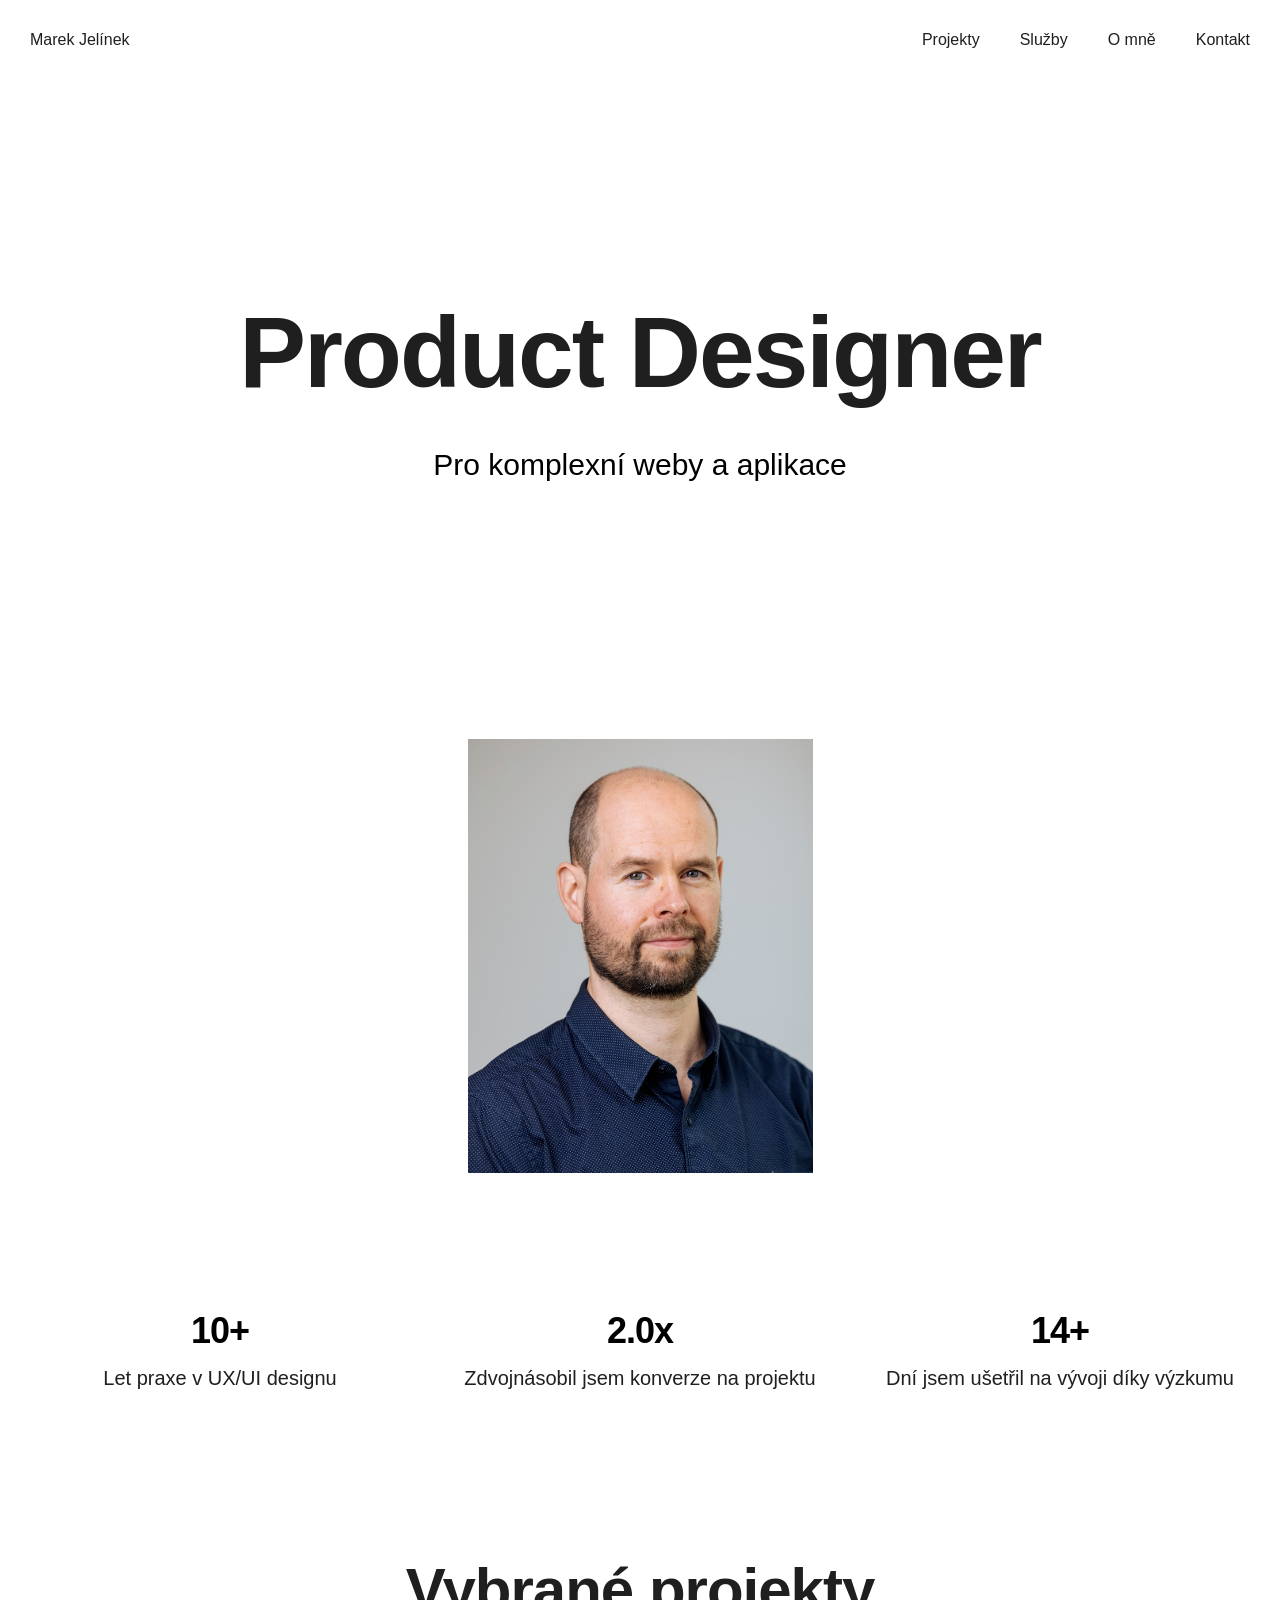
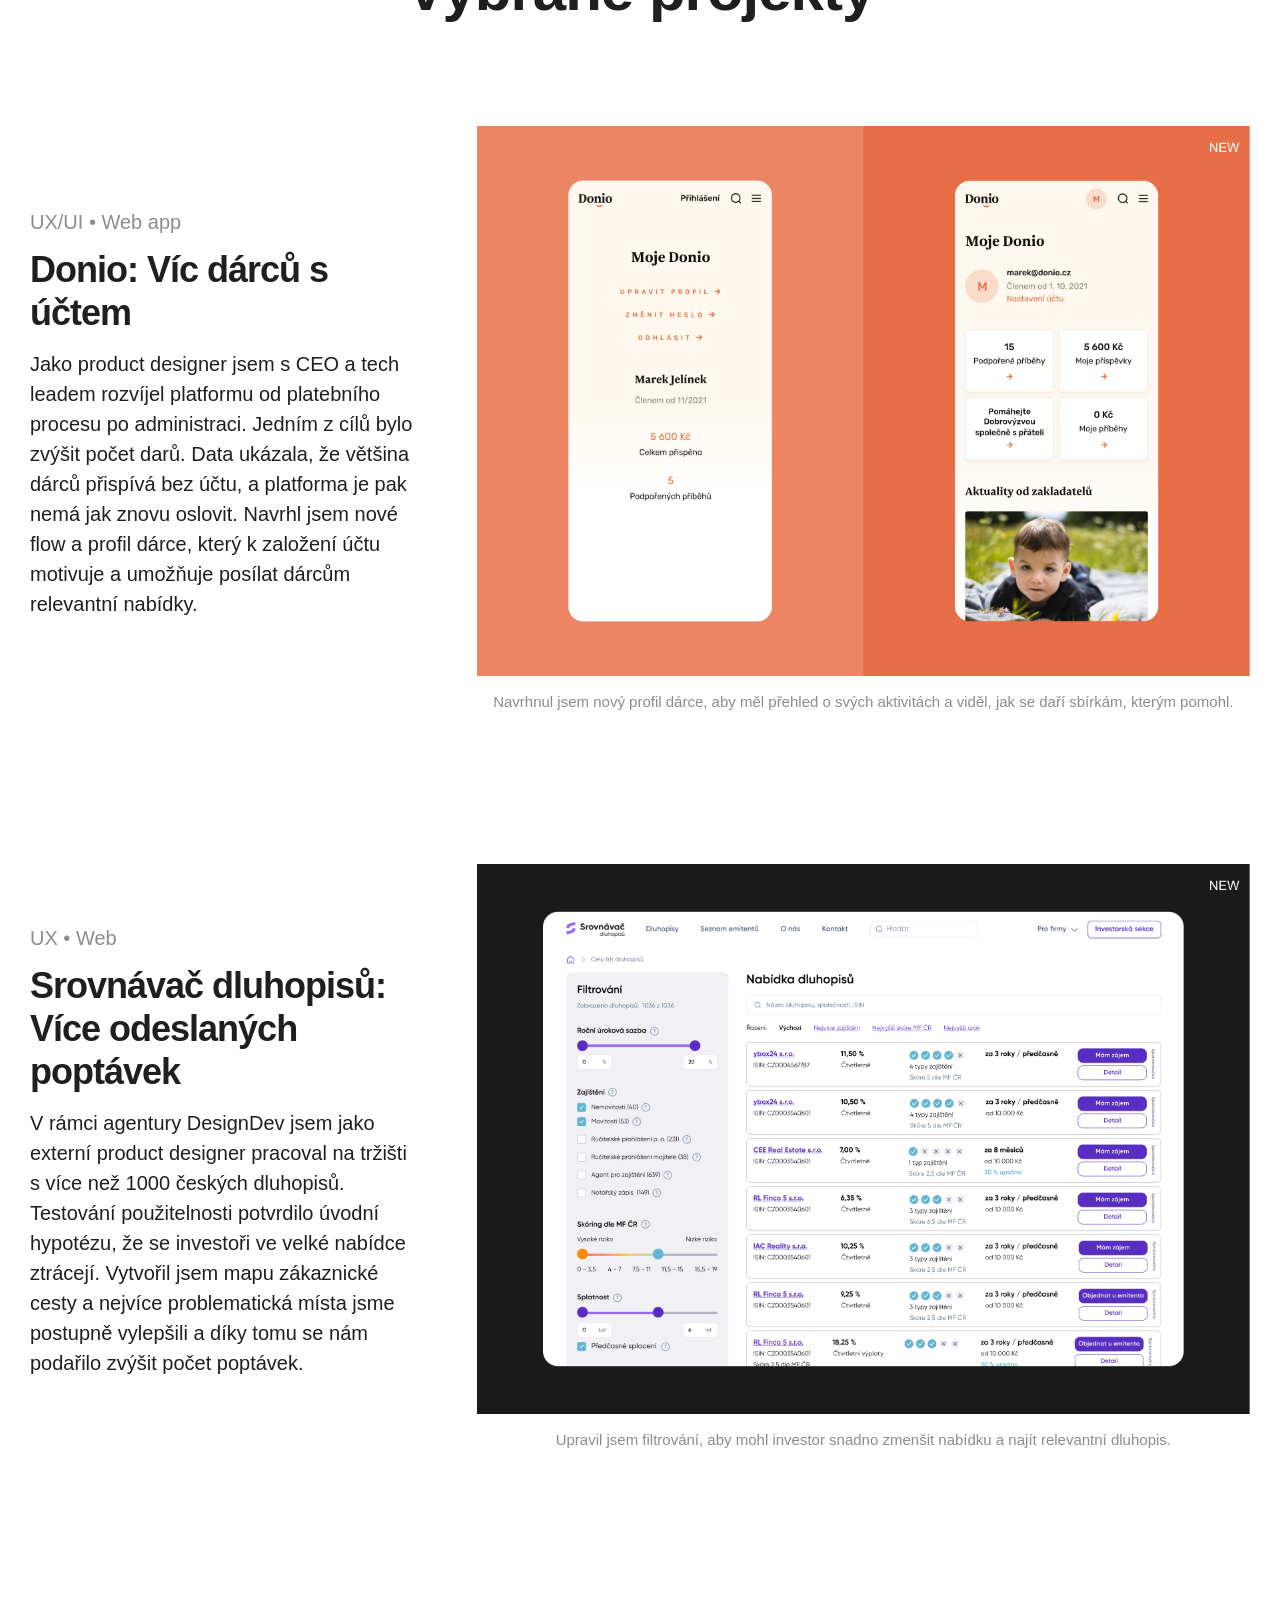
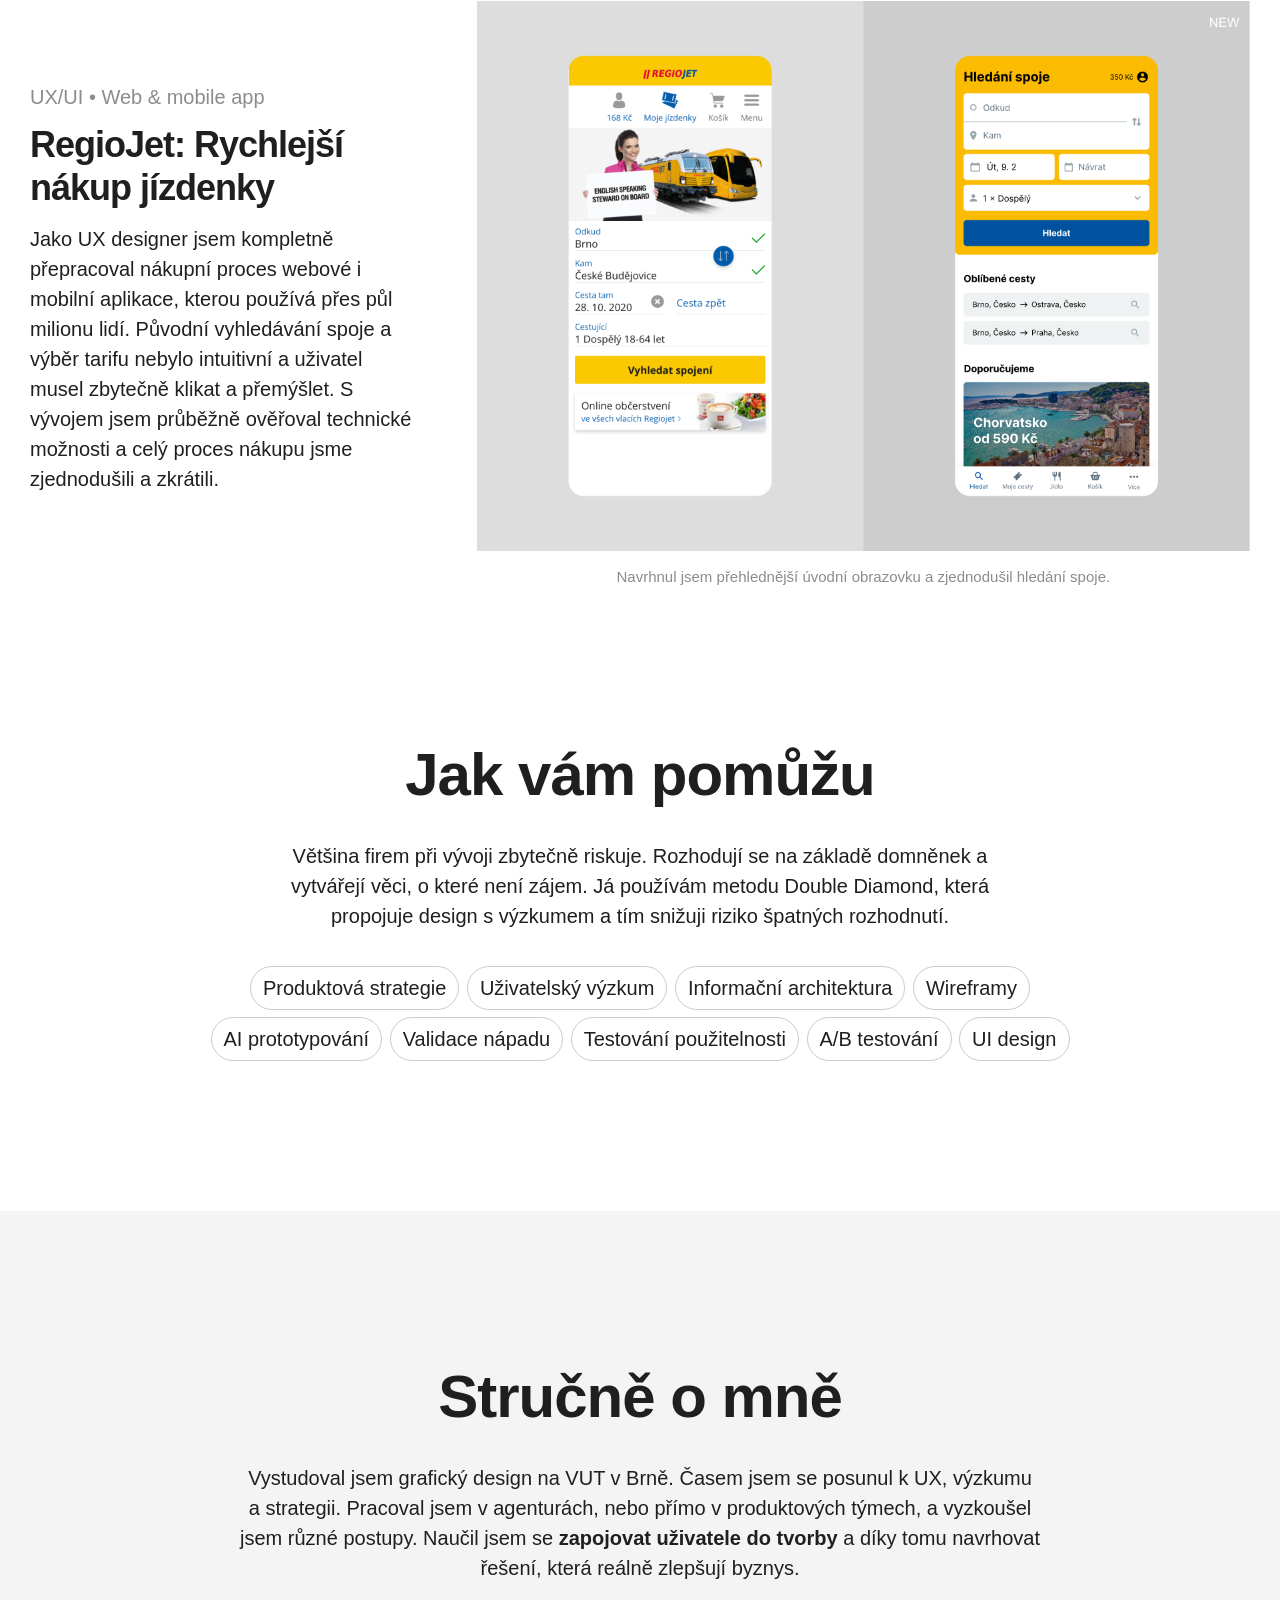
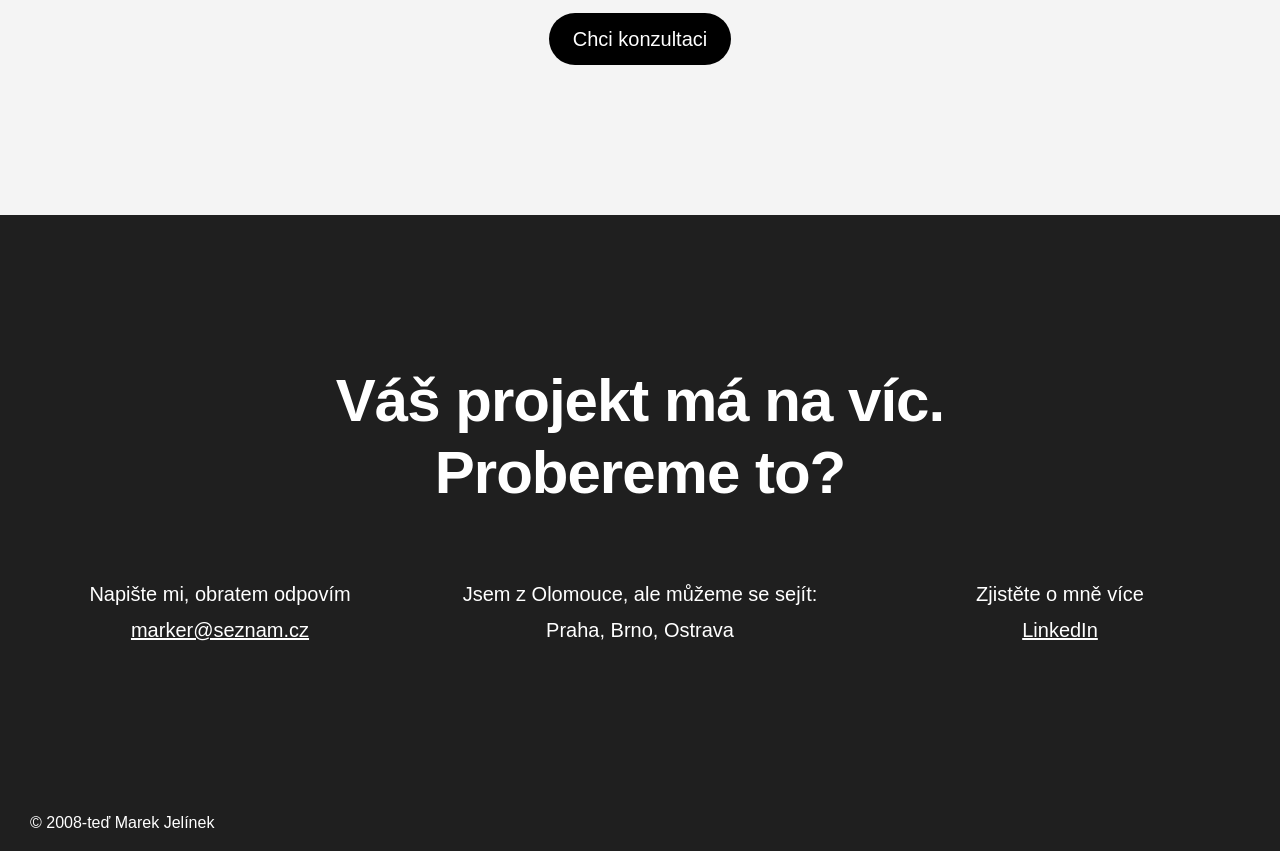
==== commit 6b59bc78: "Uprav popisky pod obrázky u Donia a Srovnávače Co-Authored-By: Claude Opus 5.5 <noreply@anthropic.co" ====
--- a/index.html
+++ b/index.html
@@ -237,8 +237,8 @@
                   alt="UX/UI design a vylepšení dárovské platformy"
                 />
                 <p class="project-caption">
-                  Upravil jsem profil dárce, aby měl přehled o svých aktivitách
-                  a viděl, jak se daří sbírkám, kterým pomohl.
+                  Navrhnul jsem nový profil dárce, aby měl přehled o svých
+                  aktivitách a viděl, jak se daří sbírkám, kterým pomohl.
                 </p>
               </div>
             </div>
@@ -263,7 +263,7 @@
                   alt="UX design a optimalizace dluhopisového portálu Srovnávač dluhopisů"
                 />
                 <p class="project-caption">
-                  Upravil jsem filtrování, které umožňuje investorům zmenšit
+                  Upravil jsem filtrování, aby mohl investor snadno zmenšit
                   nabídku a najít relevantní dluhopis.
                 </p>
               </div>
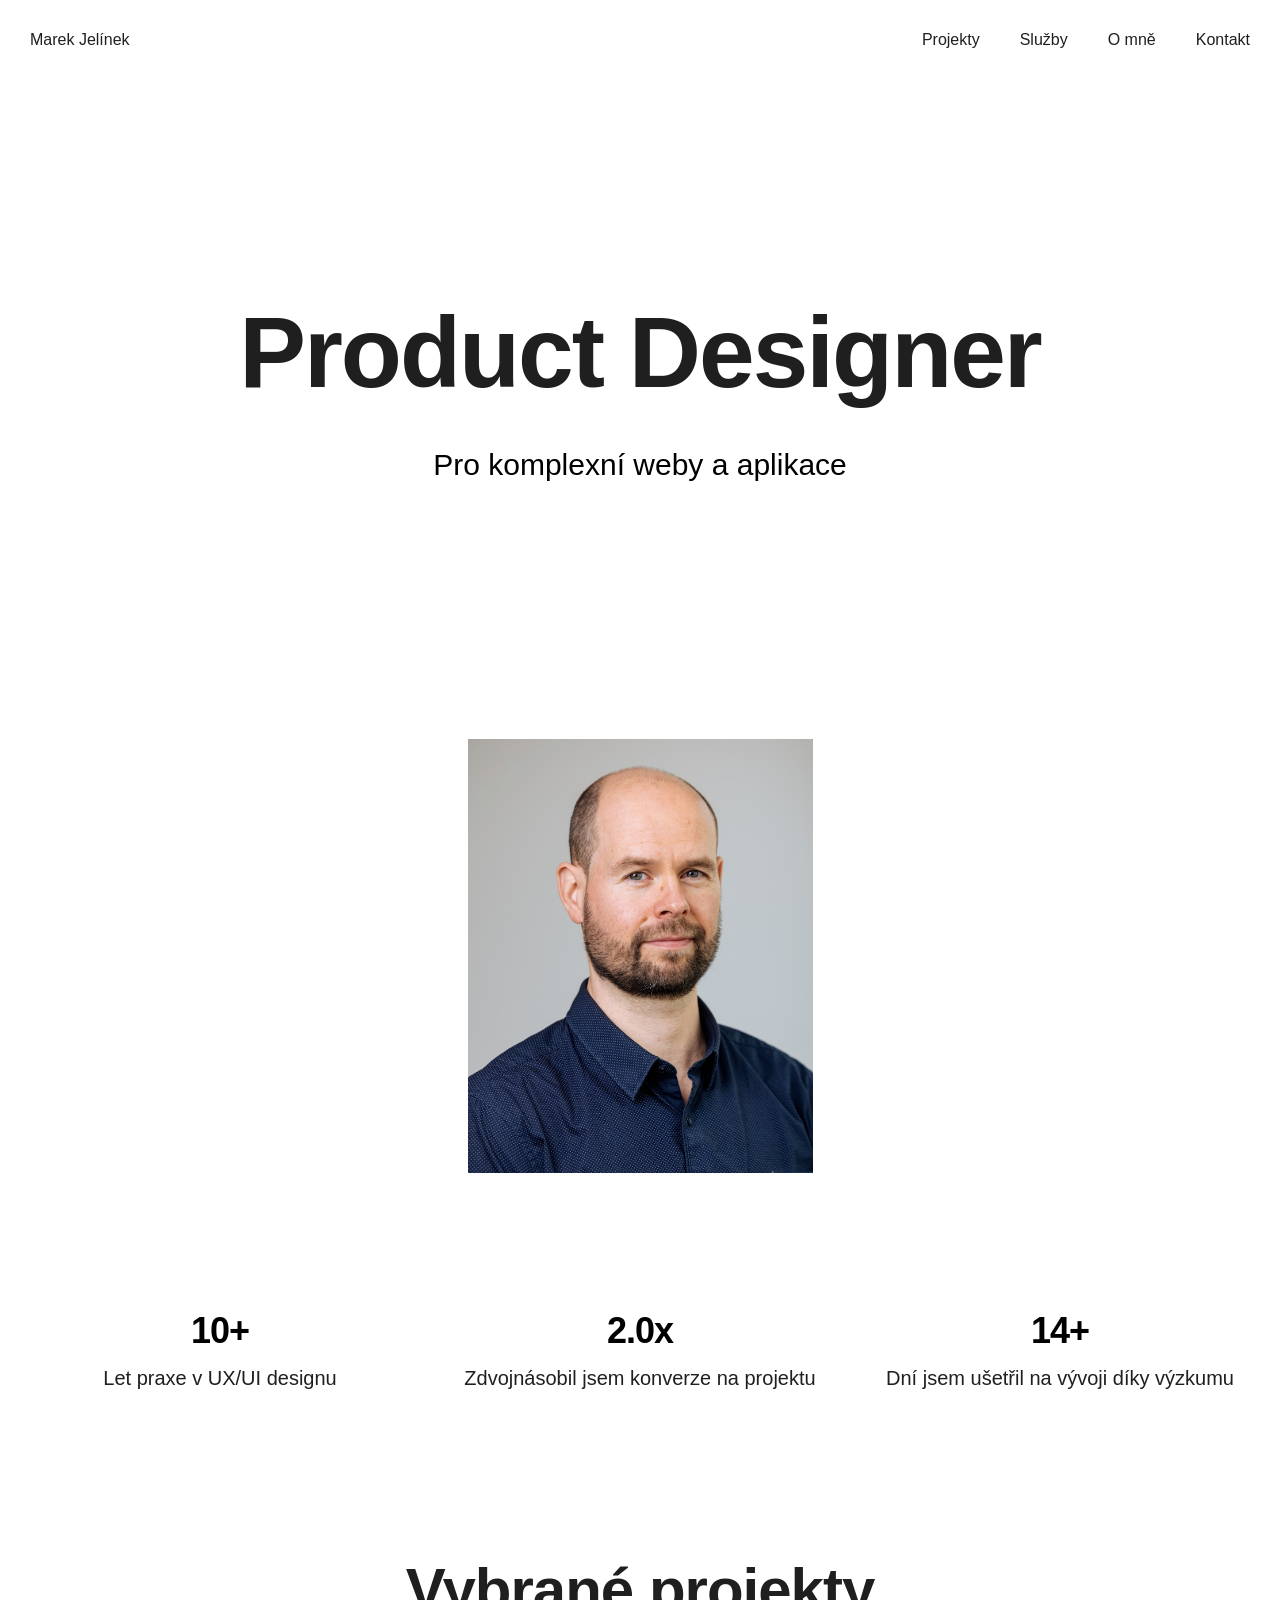
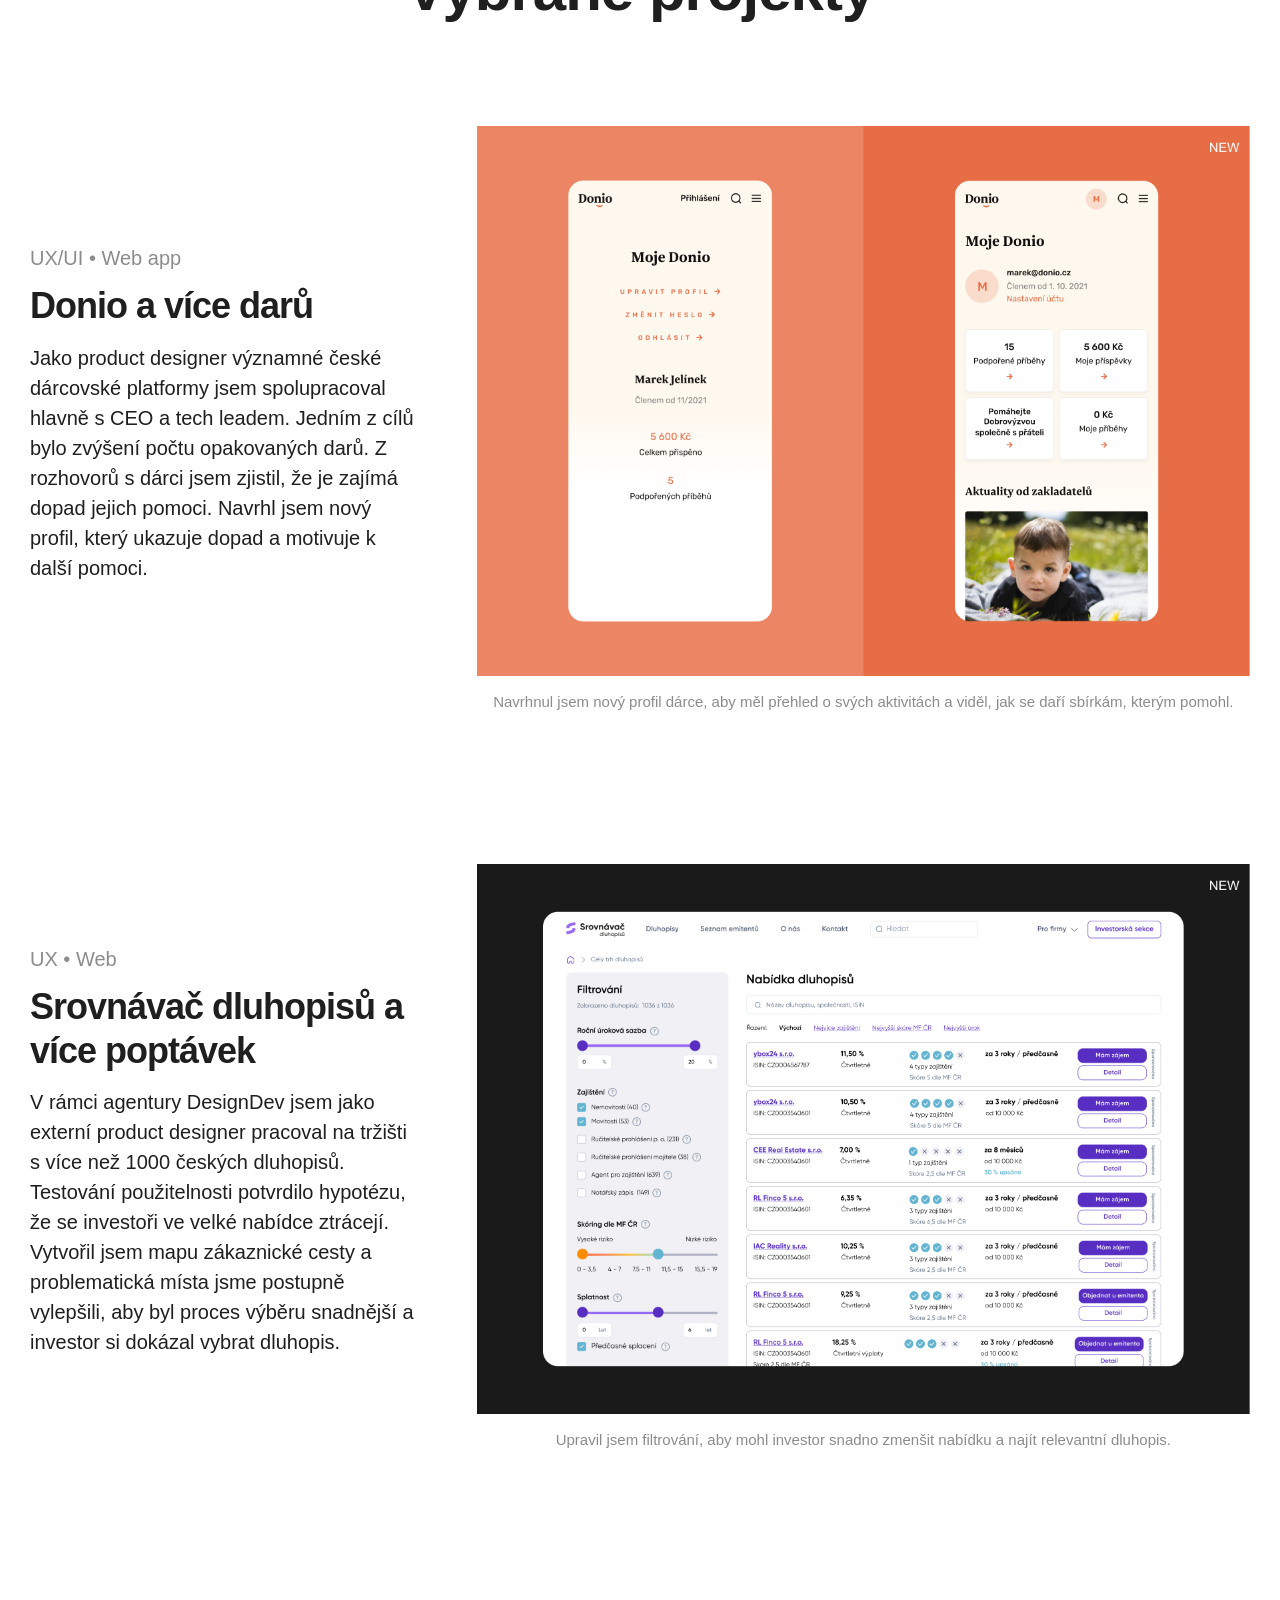
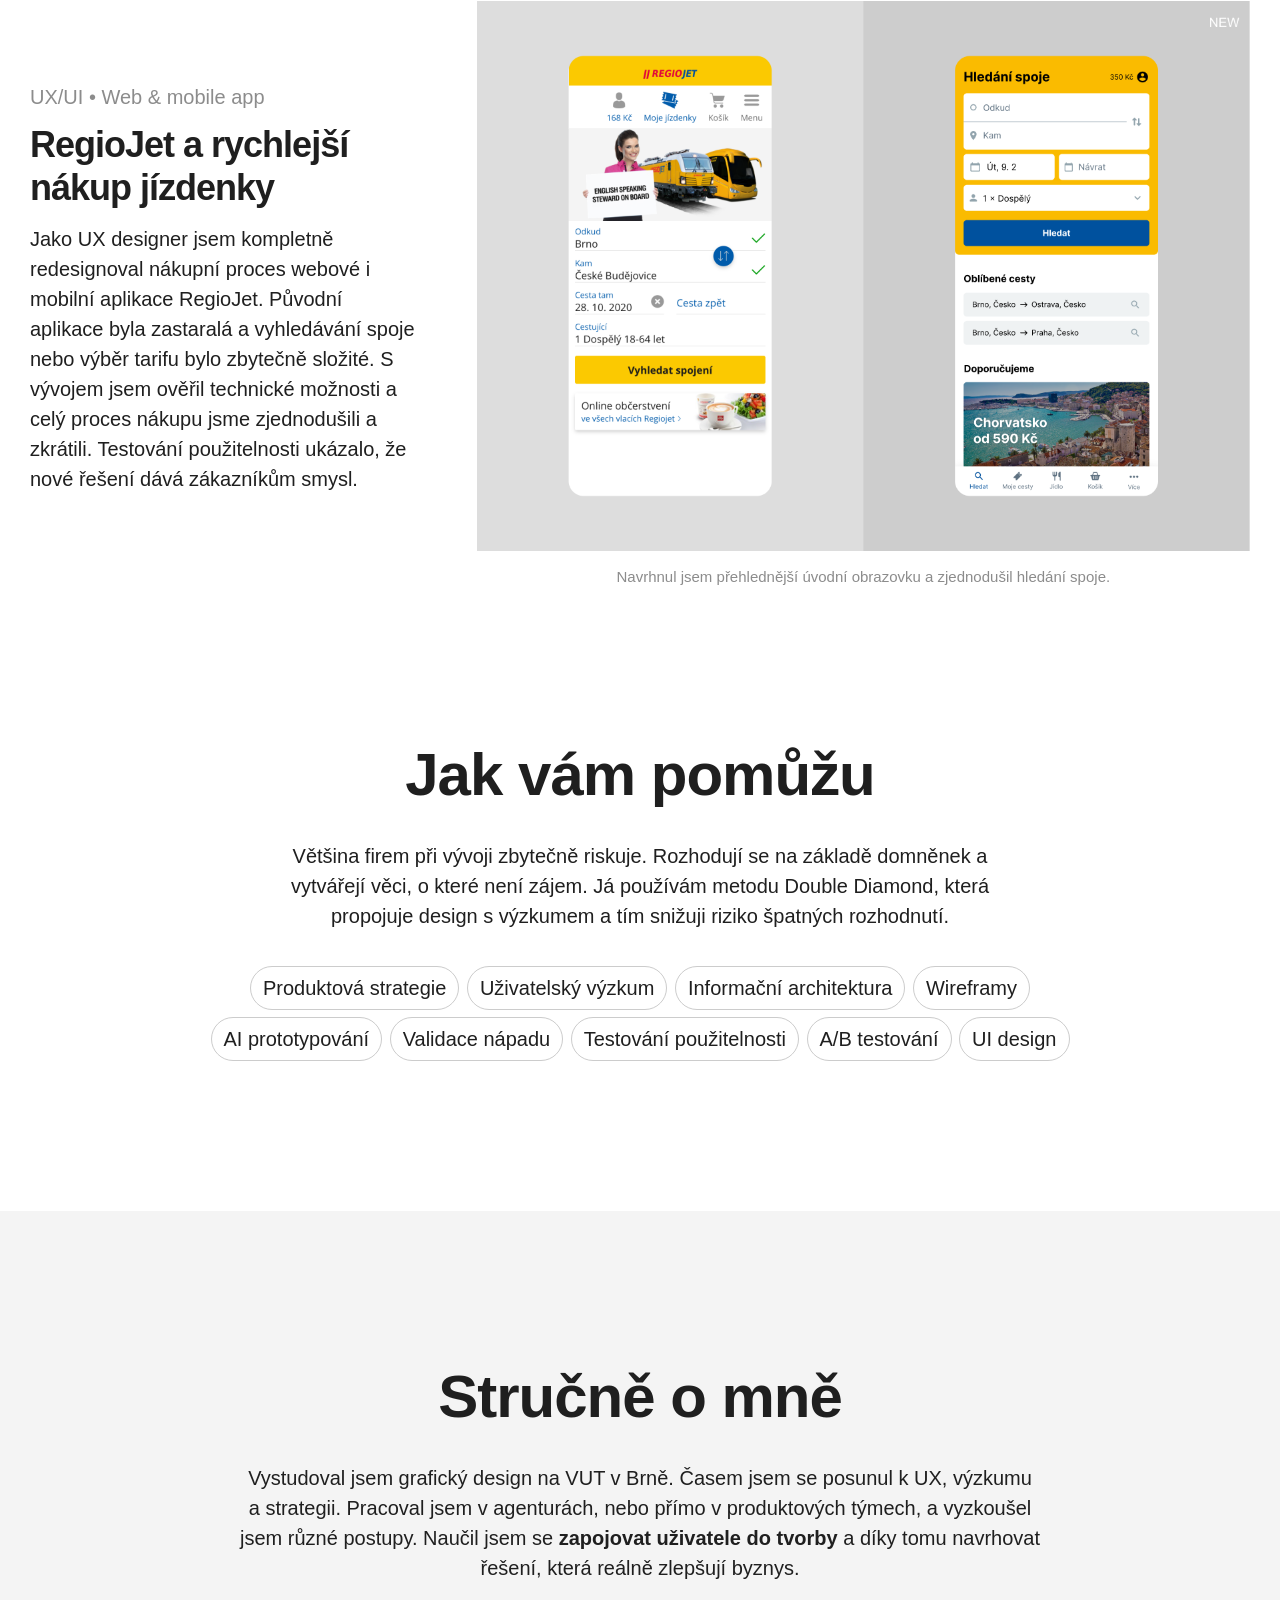
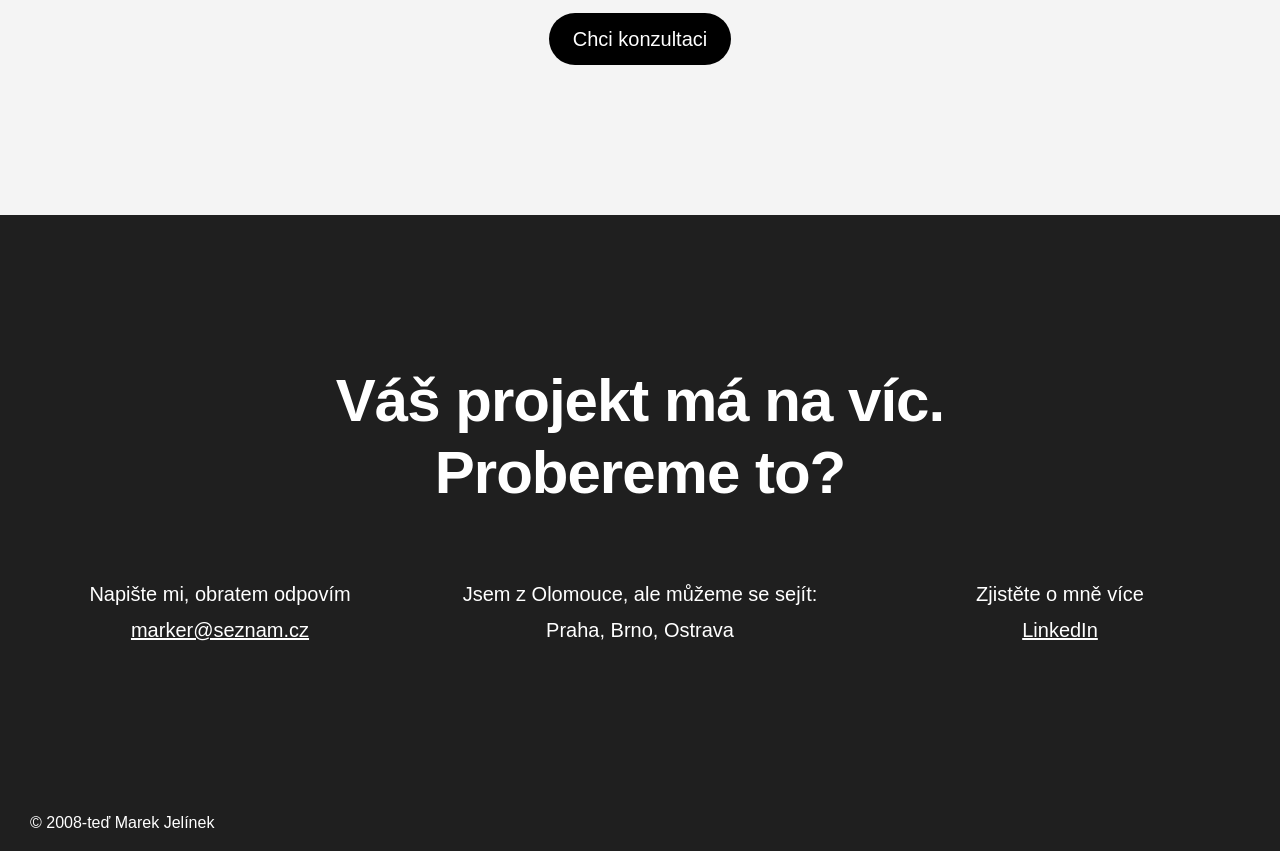
==== commit 05eb8ee2: "Nové texty a nadpisy projektů - Donio, Srovnávač dluhopisů a RegioJet: nové popisy projektů - Nadpis" ====
--- a/index.html
+++ b/index.html
@@ -221,14 +221,13 @@
             <div class="project">
               <div class="project-content">
                 <small>UX/UI • Web app</small>
-                <h3>Donio: Víc dárců s účtem</h3>
+                <h3>Donio a více darů</h3>
                 <p>
-                  Jako product designer jsem s CEO a tech leadem rozvíjel platformu
-                  od platebního procesu po administraci. Jedním z cílů bylo zvýšit
-                  počet darů. Data ukázala, že většina dárců přispívá bez účtu, a
-                  platforma je pak nemá jak znovu oslovit. Navrhl jsem nové flow a
-                  profil dárce, který k založení účtu motivuje a umožňuje posílat
-                  dárcům relevantní nabídky.
+                  Jako product designer významné české dárcovské platformy jsem
+                  spolupracoval hlavně s CEO a tech leadem. Jedním z cílů bylo
+                  zvýšení počtu opakovaných darů. Z rozhovorů s dárci jsem zjistil, že je
+                  zajímá dopad jejich pomoci. Navrhl jsem nový profil, který ukazuje
+                  dopad a motivuje k další pomoci.
                 </p>
               </div>
               <div class="project-image">
@@ -247,14 +246,14 @@
             <div class="project">
               <div class="project-content">
                 <small>UX • Web</small>
-                <h3>Srovnávač dluhopisů: Více odeslaných poptávek</h3>
+                <h3>Srovnávač dluhopisů a více poptávek</h3>
                 <p>
                   V rámci agentury DesignDev jsem jako externí product designer
-                  pracoval na tržišti s více než 1000 českých dluhopisů.
-                  Testování použitelnosti potvrdilo úvodní hypotézu, že se
-                  investoři ve velké nabídce ztrácejí. Vytvořil jsem mapu
-                  zákaznické cesty a nejvíce problematická místa jsme postupně
-                  vylepšili a díky tomu se nám podařilo zvýšit počet poptávek.
+                  pracoval na tržišti s více než 1000 českých dluhopisů. Testování
+                  použitelnosti potvrdilo hypotézu, že se investoři ve velké nabídce
+                  ztrácejí. Vytvořil jsem mapu zákaznické cesty a problematická
+                  místa jsme postupně vylepšili, aby byl proces výběru snadnější a
+                  investor si dokázal vybrat dluhopis.
                 </p>
               </div>
               <div class="project-image">
@@ -273,14 +272,14 @@
             <div class="project">
               <div class="project-content">
                 <small>UX/UI • Web & mobile app</small>
-                <h3>RegioJet: Rychlejší nákup jízdenky</h3>
+                <h3>RegioJet a rychlejší nákup jízdenky</h3>
                 <p>
-                  Jako UX designer jsem kompletně přepracoval nákupní proces
-                  webové i mobilní aplikace, kterou používá přes půl milionu
-                  lidí. Původní vyhledávání spoje a výběr tarifu nebylo
-                  intuitivní a uživatel musel zbytečně klikat a přemýšlet. S
-                  vývojem jsem průběžně ověřoval technické možnosti a celý proces
-                  nákupu jsme zjednodušili a zkrátili.
+                  Jako UX designer jsem kompletně redesignoval nákupní proces webové
+                  i mobilní aplikace RegioJet. Původní aplikace byla zastaralá a
+                  vyhledávání spoje nebo výběr tarifu bylo zbytečně složité. S
+                  vývojem jsem ověřil technické možnosti a celý proces nákupu jsme
+                  zjednodušili a zkrátili. Testování použitelnosti ukázalo, že nové
+                  řešení dává zákazníkům smysl.
                 </p>
               </div>
               <div class="project-image">
